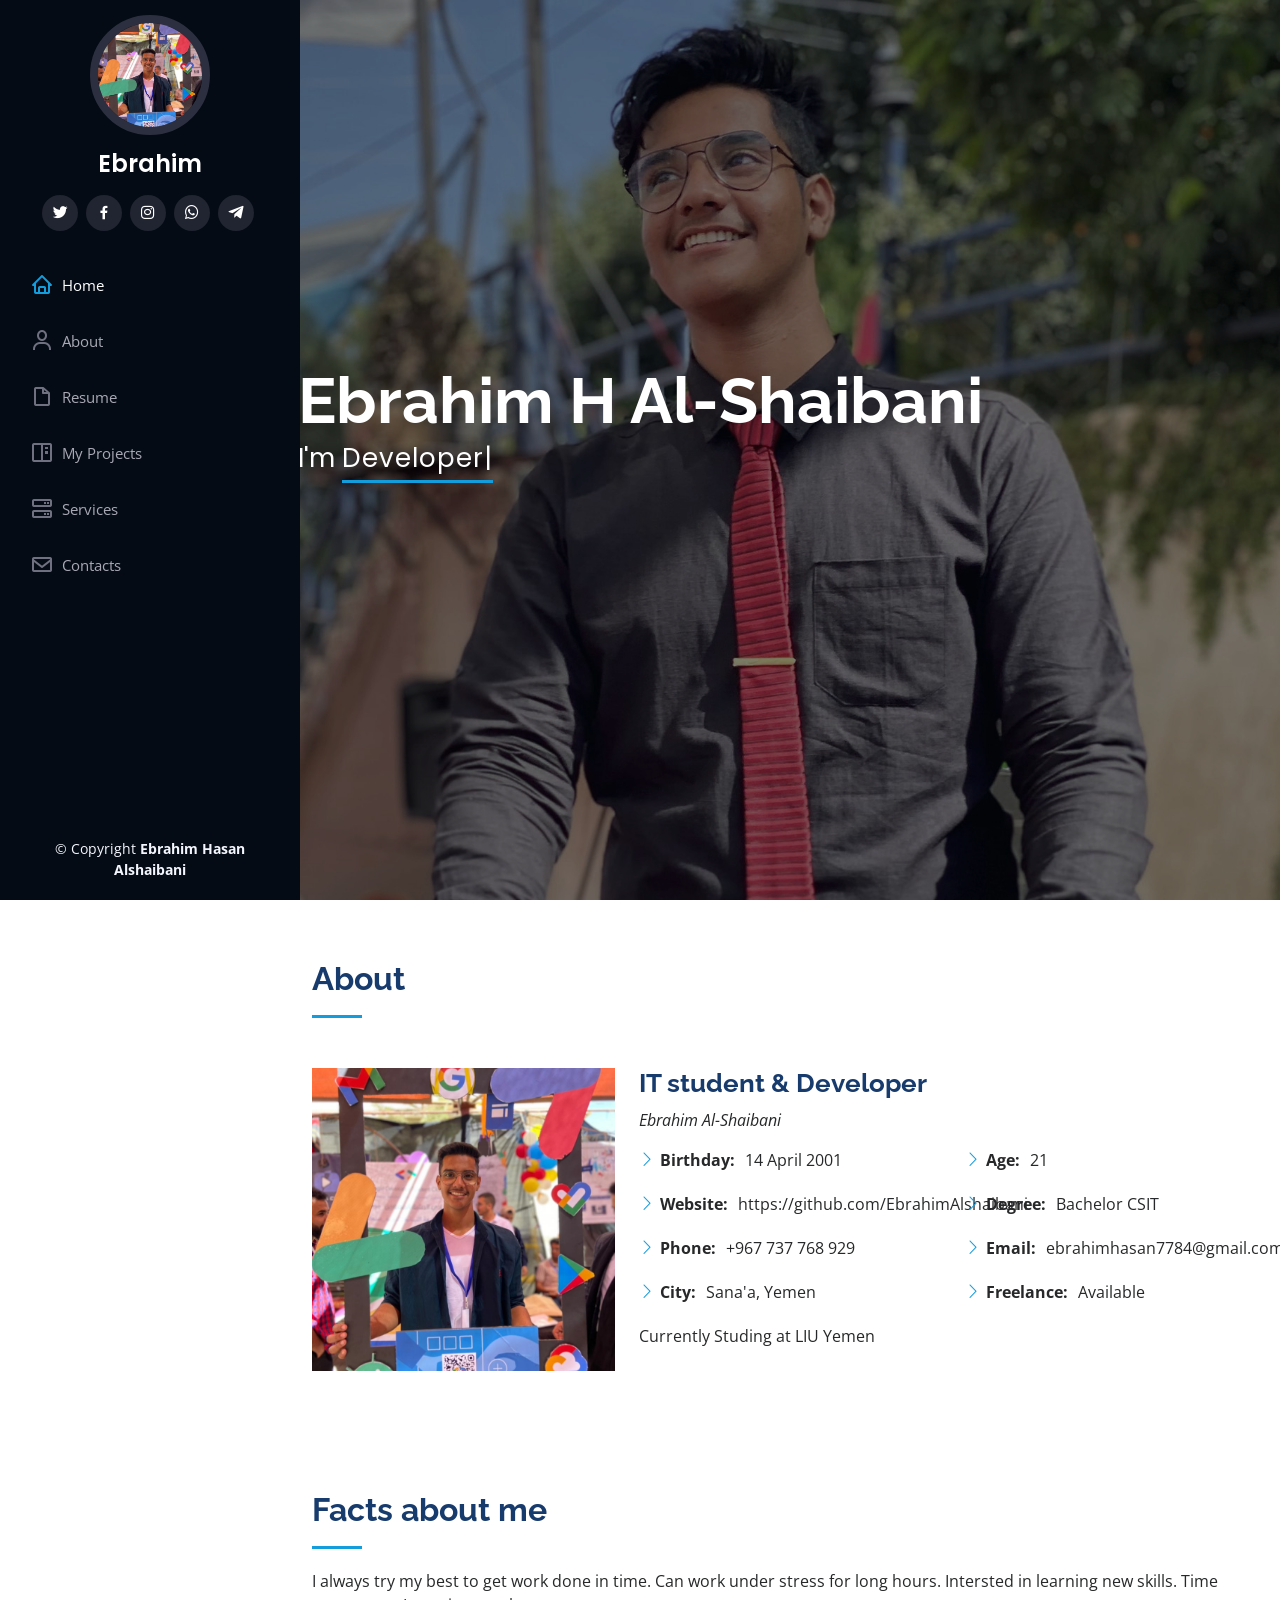
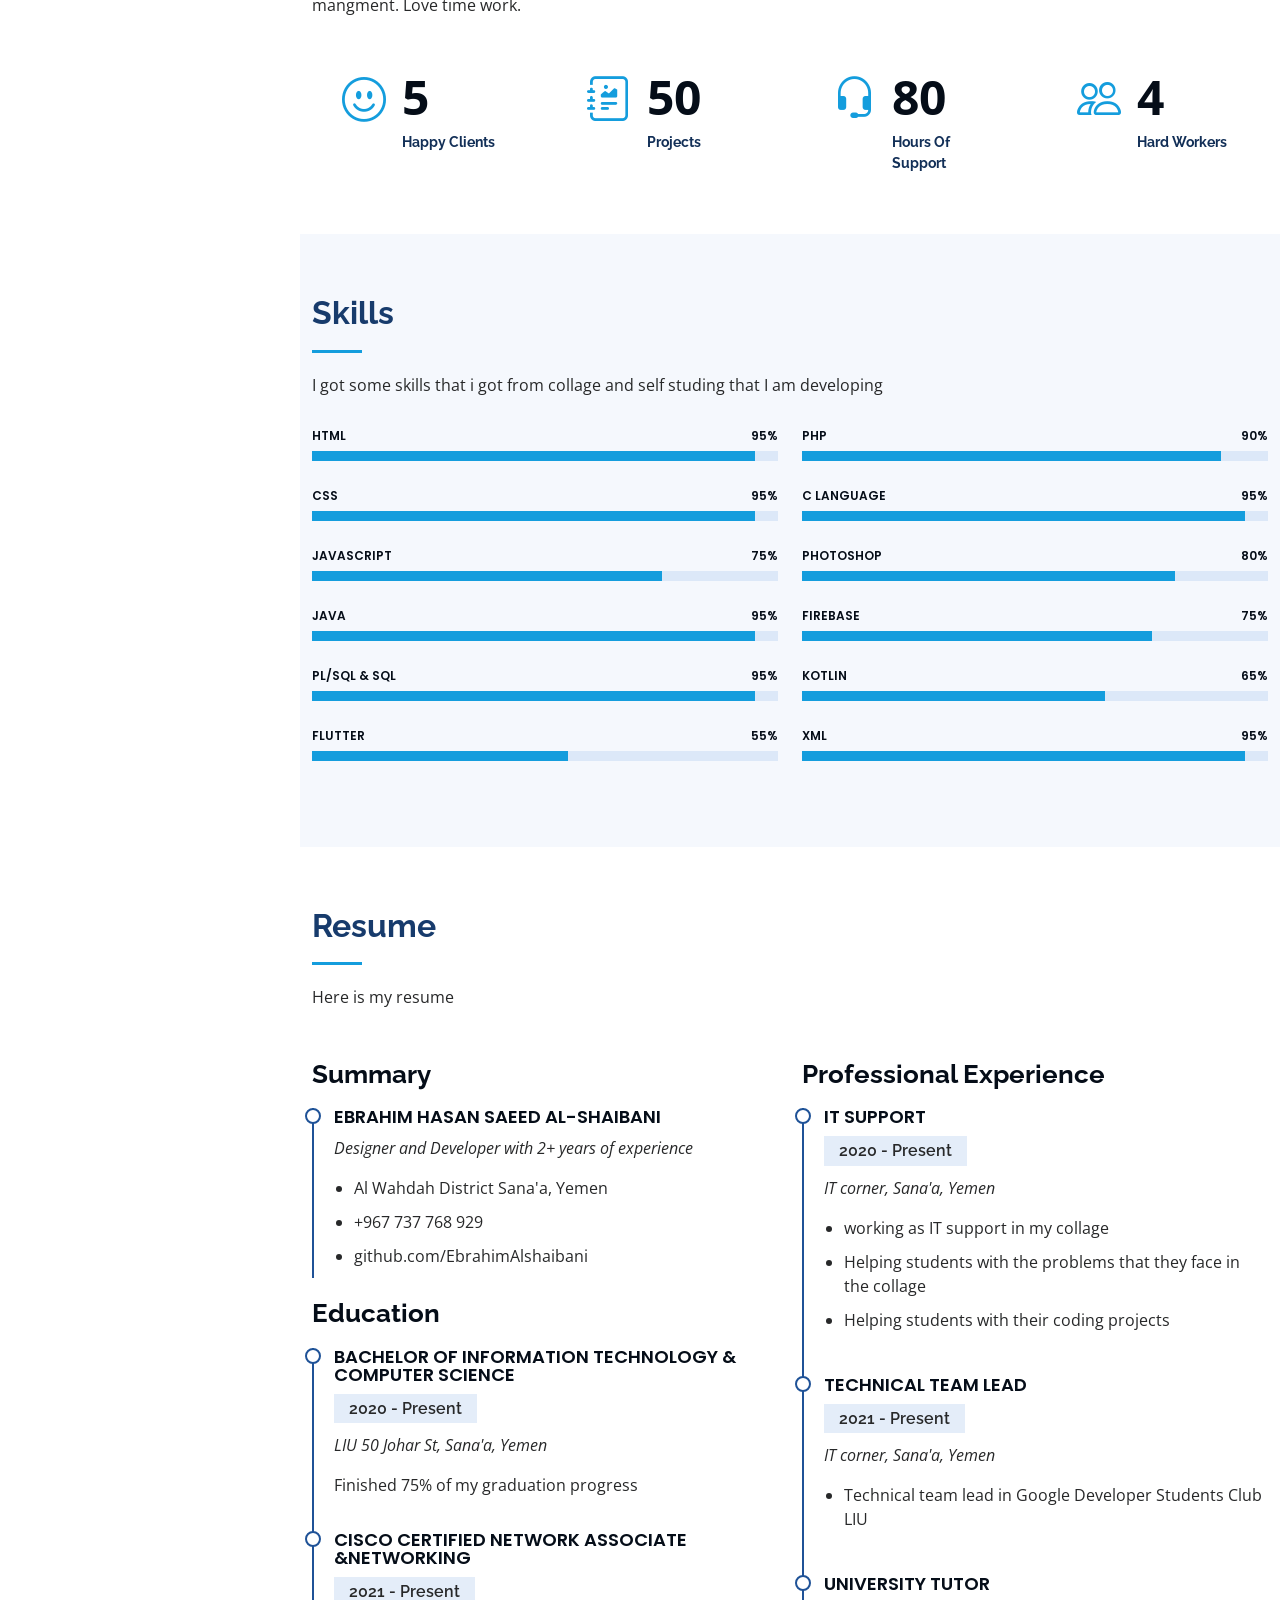
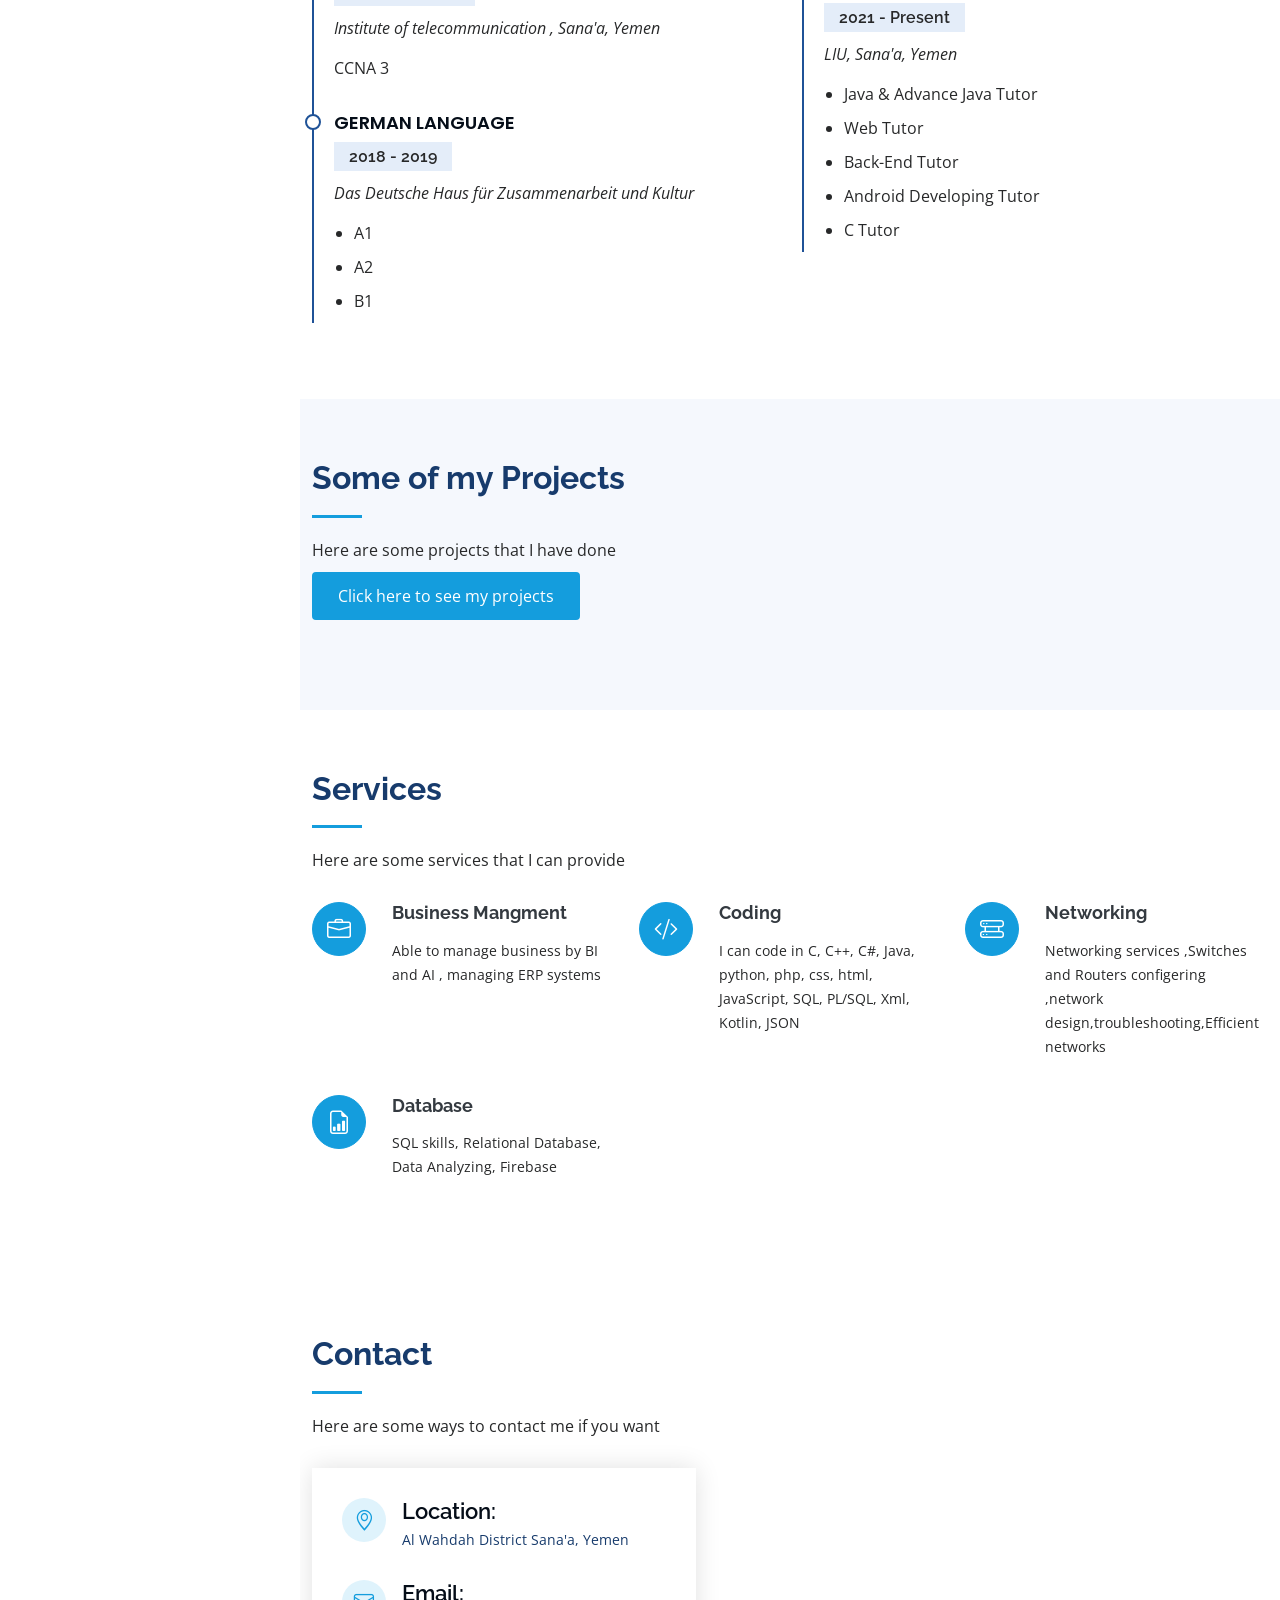
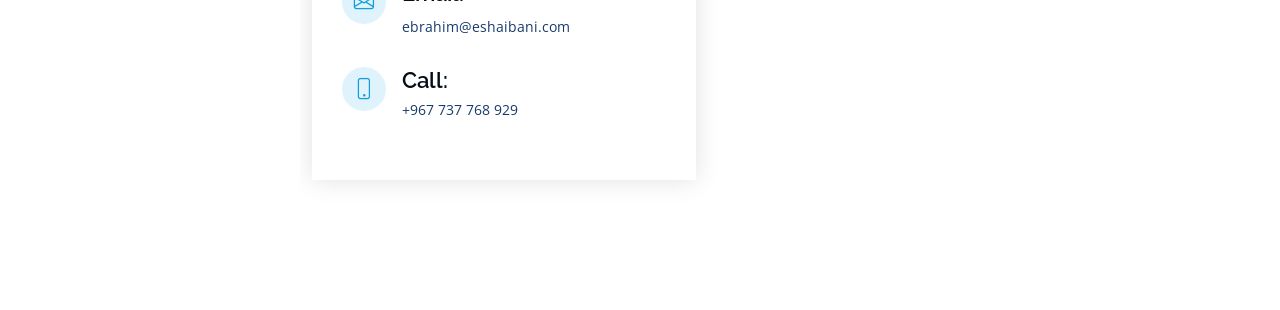
==== index.html @ 98dcdcdb "comm" ====
<!DOCTYPE html>
<html lang="en">
<head>
  <meta charset="utf-8">
  <meta content="width=device-width, initial-scale=1.0" name="viewport">
  <meta name="keywords" content="Ebrahim, Ebrahim Hasan, Ebrahim Hasan Al-shaibani, Ebrahim AlShaibani, Ebrahim Al Shaibani, Ebrahim Hasan Saeed, Ebrahim ,Ebrahim Hasan"/>
  <title>Ebrahim Hasan Al_Shaibani</title>
  <meta content="Ebrahim Hasan Saeed AlShaibani" name="Developer">
  <link href="assets/img/ebrahimlogo.png" rel="icon">
  <link href="assets/img/ebrahimlogo.png" rel="apple-touch-icon">
  <link href="https://fonts.googleapis.com/css?family=Open+Sans:300,300i,400,400i,600,600i,700,700i|Raleway:300,300i,400,400i,500,500i,600,600i,700,700i|Poppins:300,300i,400,400i,500,500i,600,600i,700,700i" rel="stylesheet">
  <link href="assets/vendor/aos/aos.css" rel="stylesheet">
  <link href="assets/vendor/bootstrap/css/bootstrap.min.css" rel="stylesheet">
  <link href="assets/vendor/bootstrap-icons/bootstrap-icons.css" rel="stylesheet">
  <link href="assets/vendor/boxicons/css/boxicons.min.css" rel="stylesheet">
  <link href="assets/vendor/glightbox/css/glightbox.min.css" rel="stylesheet">
  <link href="assets/vendor/swiper/swiper-bundle.min.css" rel="stylesheet">
  <link href="assets/css/style.css" rel="stylesheet">
</head>
<body>
  <i class="bi bi-list mobile-nav-toggle d-xl-none"></i>
  <header id="header">
    <div class="d-flex flex-column">
      <div class="profile">
        <img src="assets/img/IMG-20220310-WA0066.jpg" alt="" class="img-fluid rounded-circle">
        <h1 class="text-light"><a href="index.html">Ebrahim</a></h1>
        <div class="social-links mt-3 text-center">
          <a href="https://twitter.com/E_h_shaibani" class="twitter"><i class="bx bxl-twitter"></i></a>
          <a href="https://www.facebook.com/profile.php?id=100004767856084" class="facebook"><i class="bx bxl-facebook"></i></a>
          <a href="https://www.instagram.com/e.shaibani/?hl=en" class="instagram"><i class="bx bxl-instagram"></i></a>
          <a href="https://api.whatsapp.com/send?phone=967738797919&text=Hello Ebrahim" class="google-plus"><i class="bx bxl-whatsapp"></i></a>
          <a href="https://t.me/e_h_shaibani" class="linkedin"><i class="bx bxl-telegram"></i></a>
        </div>
      </div>
      <nav id="navbar" class="nav-menu navbar">
        <ul>
          <li><a href="#hero" class="nav-link scrollto active"><i class="bx bx-home"></i> <span>Home</span></a></li>
          <li><a href="#about" class="nav-link scrollto"><i class="bx bx-user"></i> <span>About</span></a></li>
          <li><a href="#resume" class="nav-link scrollto"><i class="bx bx-file-blank"></i> <span>Resume</span></a></li>
          <li><a href="#portfolio" class="nav-link scrollto"><i class="bx bx-book-content"></i> <span>My Projects</span></a></li>
          <li><a href="#services" class="nav-link scrollto"><i class="bx bx-server"></i> <span>Services</span></a></li>
          <li><a href="#contact" class="nav-link scrollto"><i class="bx bx-envelope"></i> <span>Contacts</span></a></li>
        </ul>
      </nav>
    </div>
  </header>
  <section id="hero" class="d-flex flex-column justify-content-center align-items-center">
    <div class="hero-container" data-aos="fade-in">
      <h1>Ebrahim H Al-Shaibani</h1>
      <p>I'm <span class="typed" data-typed-items="Developer, UI/UX Designer,  IT support, Freelancer"></span></p>
    </div>
  </section>
  <main id="main">
    <section id="about" class="about">
      <div class="container">

        <div class="section-title">
          <h2>About</h2>
          <p></p>
        </div>
        <div class="row">
          <div class="col-lg-4" data-aos="fade-right">
            <img src="assets/img/IMG-20220310-WA0066.jpg" class="img-fluid" alt="">
          </div>
          <div class="col-lg-8 pt-4 pt-lg-0 content" data-aos="fade-left">
            <h3>IT student  &amp; Developer </h3>
            <p class="fst-italic">
            Ebrahim Al-Shaibani
            </p>
            <div class="row">
              <div class="col-lg-6">
                <ul>
                  <li><i class="bi bi-chevron-right"></i> <strong>Birthday:</strong> <span>14 April 2001</span></li>
                  <li><i class="bi bi-chevron-right"></i> <strong>Website:</strong> <span>https://github.com/EbrahimAlshaibani</span></li>
                  <li><i class="bi bi-chevron-right"></i> <strong>Phone:</strong> <span>+967 737 768 929</span></li>
                  <li><i class="bi bi-chevron-right"></i> <strong>City:</strong> <span>Sana'a, Yemen</span></li>
                </ul>
              </div>
              <div class="col-lg-6">
                <ul>
                  <li><i class="bi bi-chevron-right"></i> <strong>Age:</strong> <span>21</span></li>
                  <li><i class="bi bi-chevron-right"></i> <strong>Degree:</strong> <span>Bachelor CSIT</span></li>
                  <li><i class="bi bi-chevron-right"></i> <strong>Email:</strong> <span>ebrahimhasan7784@gmail.com</span></li>
                  <li><i class="bi bi-chevron-right"></i> <strong>Freelance:</strong> <span>Available</span></li>
                </ul>
              </div>
            </div>
            <p>
              Currently
Studing at LIU Yemen
            </p>
          </div>
        </div>
      </div>
    </section>
    <section id="facts" class="facts">
      <div class="container">
        <div class="section-title">
          <h2>Facts about me</h2>
          <p>            I always try my best to get work done in time. Can work under stress for long hours. Intersted in learning new skills. Time mangment. Love time work.
          </p>
        </div>
        <div class="row no-gutters">
          <div class="col-lg-3 col-md-6 d-md-flex align-items-md-stretch" data-aos="fade-up">
            <div class="count-box">
              <i class="bi bi-emoji-smile"></i>
              <span data-purecounter-start="0" data-purecounter-end="5" data-purecounter-duration="1" class="purecounter"></span>
              <p><strong>Happy Clients</strong>   </p>
            </div>
          </div>
          <div class="col-lg-3 col-md-6 d-md-flex align-items-md-stretch" data-aos="fade-up" data-aos-delay="100">
            <div class="count-box">
              <i class="bi bi-journal-richtext"></i>
              <span data-purecounter-start="0" data-purecounter-end="50" data-purecounter-duration="1" class="purecounter"></span>
              <p><strong>Projects</strong>    </p>
            </div>
          </div>
          <div class="col-lg-3 col-md-6 d-md-flex align-items-md-stretch" data-aos="fade-up" data-aos-delay="200">
            <div class="count-box">
              <i class="bi bi-headset"></i>
              <span data-purecounter-start="0" data-purecounter-end="80" data-purecounter-duration="1" class="purecounter"></span>
              <p><strong>Hours Of Support</strong>     </p>
            </div>
          </div>
          <div class="col-lg-3 col-md-6 d-md-flex align-items-md-stretch" data-aos="fade-up" data-aos-delay="300">
            <div class="count-box">
              <i class="bi bi-people"></i>
              <span data-purecounter-start="0" data-purecounter-end="4" data-purecounter-duration="1" class="purecounter"></span>
              <p><strong>Hard Workers</strong>     </p>
            </div>
          </div>
        </div>
      </div>
    </section>
    <section id="skills" class="skills section-bg">
      <div class="container">
        <div class="section-title">
          <h2>Skills</h2>
          <p>I got some skills that i got from collage and self studing that I am developing </p>
        </div>
        <div class="row skills-content">
          <div class="col-lg-6" data-aos="fade-up">
            <div class="progress">
              <span class="skill">HTML <i class="val">95%</i></span>
              <div class="progress-bar-wrap">
                <div class="progress-bar" role="progressbar" aria-valuenow="95" aria-valuemin="0" aria-valuemax="100"></div>
              </div>
            </div>
            <div class="progress">
              <span class="skill">CSS <i class="val">95%</i></span>
              <div class="progress-bar-wrap">
                <div class="progress-bar" role="progressbar" aria-valuenow="95" aria-valuemin="0" aria-valuemax="100"></div>
              </div>
            </div>
            <div class="progress">
              <span class="skill">JavaScript <i class="val">75%</i></span>
              <div class="progress-bar-wrap">
                <div class="progress-bar" role="progressbar" aria-valuenow="75" aria-valuemin="0" aria-valuemax="100"></div>
              </div>
            </div>
          </div>
          <div class="col-lg-6" data-aos="fade-up" data-aos-delay="100">
            <div class="progress">
              <span class="skill">PHP <i class="val">90%</i></span>
              <div class="progress-bar-wrap">
                <div class="progress-bar" role="progressbar" aria-valuenow="90" aria-valuemin="0" aria-valuemax="100"></div>
              </div>
            </div>
            <div class="progress">
              <span class="skill">C Language <i class="val">95%</i></span>
              <div class="progress-bar-wrap">
                <div class="progress-bar" role="progressbar" aria-valuenow="95" aria-valuemin="0" aria-valuemax="100"></div>
              </div>
            </div>
            <div class="progress">
              <span class="skill">Photoshop <i class="val">80%</i></span>
              <div class="progress-bar-wrap">
                <div class="progress-bar" role="progressbar" aria-valuenow="80" aria-valuemin="0" aria-valuemax="100"></div>
              </div>
            </div>
          </div>
          <div class="col-lg-6" data-aos="fade-up" data-aos-delay="100">
            <div class="progress">
              <span class="skill">Java <i class="val">95%</i></span>
              <div class="progress-bar-wrap">
                <div class="progress-bar" role="progressbar" aria-valuenow="95" aria-valuemin="0" aria-valuemax="100"></div>
              </div>
            </div>
            <div class="progress">
              <span class="skill">PL/SQL & SQL <i class="val">95%</i></span>
              <div class="progress-bar-wrap">
                <div class="progress-bar" role="progressbar" aria-valuenow="95" aria-valuemin="0" aria-valuemax="100"></div>
              </div>
            </div>
            <div class="progress">
              <span class="skill">Flutter<i class="val">55%</i></span>
              <div class="progress-bar-wrap">
                <div class="progress-bar" role="progressbar" aria-valuenow="55" aria-valuemin="0" aria-valuemax="100"></div>
              </div>
            </div>
          </div>
          <div class="col-lg-6" data-aos="fade-up" data-aos-delay="100">
            <div class="progress">
              <span class="skill">Firebase <i class="val">75%</i></span>
              <div class="progress-bar-wrap">
                <div class="progress-bar" role="progressbar" aria-valuenow="75" aria-valuemin="0" aria-valuemax="100"></div>
              </div>
            </div>
            <div class="progress">
              <span class="skill">Kotlin <i class="val">65%</i></span>
              <div class="progress-bar-wrap">
                <div class="progress-bar" role="progressbar" aria-valuenow="65" aria-valuemin="0" aria-valuemax="100"></div>
              </div>
            </div>
            <div class="progress">
              <span class="skill">xml<i class="val">95%</i></span>
              <div class="progress-bar-wrap">
                <div class="progress-bar" role="progressbar" aria-valuenow="95" aria-valuemin="0" aria-valuemax="100"></div>
              </div>
            </div>
          </div>
        </div>
      </div>
    </section>
    <section id="resume" class="resume">
      <div class="container">

        <div class="section-title">
          <h2>Resume</h2>
          <p>Here is my resume</p>
        </div>
        <div class="row">
          <div class="col-lg-6" data-aos="fade-up">
            <h3 class="resume-title">Summary</h3>
            <div class="resume-item pb-0">
              <h4>Ebrahim Hasan Saeed Al-Shaibani</h4>
              <p><em> Designer and Developer with 2+ years of experience</em></p>
              <ul>
                <li>Al Wahdah District Sana'a, Yemen</li>
                <li>+967 737 768 929</li>
                <li>github.com/EbrahimAlshaibani</li>
              </ul>
            </div>
            <h3 class="resume-title">Education</h3>
            <div class="resume-item">
              <h4>Bachelor  of information Technology &amp; Computer Science</h4>
              <h5>2020 - Present</h5>
              <p><em>LIU 50 Johar St, Sana'a, Yemen </em></p>
              <p>Finished 75% of my graduation progress</p>
            </div>
            <div class="resume-item">
              <h4>Cisco Certified Network Associate &amp;Networking</h4>
              <h5>2021 - Present</h5>
              <p><em>Institute of telecommunication , Sana'a, Yemen</em></p>
              <p>CCNA 3</p>
            </div>
            <div class="resume-item">
            <h4>German Language</h4>
            <h5>2018 - 2019</h5>
            <p><em>Das Deutsche Haus für Zusammenarbeit und Kultur
            </em></p>
            <ul>
              <li>A1</li>
              <li>A2</li>
              <li>B1</li>
            </ul>
          </div>
          </div>
          <div class="col-lg-6" data-aos="fade-up" data-aos-delay="100">
            <h3 class="resume-title">Professional Experience</h3>
            <div class="resume-item">
              <h4>It support</h4>
              <h5>2020 - Present</h5>
              <p><em>IT corner, Sana'a, Yemen </em></p>
              <ul>
                <li>working as IT support in my collage</li>
                <li>Helping students with the problems that they face in the collage</li>
                <li>Helping students with their coding projects</li>
              </ul>
            </div>
            <div class="resume-item">
              <h4>Technical team lead</h4>
              <h5>2021 - Present</h5>
              <p><em>IT corner, Sana'a, Yemen </em></p>
              <ul>
                <li>Technical team lead in Google Developer Students Club LIU</li>
              </ul>
            </div>
            <div class="resume-item">
              <h4>University Tutor</h4>
              <h5>2021 - Present</h5>
              <p><em>LIU, Sana'a, Yemen </em></p>
              <ul>
                <li>Java & Advance Java Tutor</li>
                <li>Web Tutor</li>
                <li>Back-End Tutor</li>
                <li>Android Developing Tutor</li>
                <li>C Tutor</li>
              </ul>
            </div>
          </div>
        </div>
      </div>
    </section>
 <section id="portfolio" class="portfolio section-bg">
  <div class="container">

    <div class="section-title">
      <h2>Some of my Projects</h2>
      <p>Here are some projects that I have done </p>
      <a href="projects.html" class="btn">Click here to see my projects</a>
    </div>
    </div>
    </section>
    <section id="services" class="services">
      <div class="container">

        <div class="section-title">
          <h2>Services</h2>
          <p>Here are some services that I can provide</p>
        </div>
        <div class="row">
          <div class="col-lg-4 col-md-6 icon-box" data-aos="fade-up">
            <div class="icon"><i class="bi bi-briefcase"></i></div>
            <h4 class="title"><a href="">Business Mangment</a></h4>
            <p class="description">Able to manage business by BI and AI
              , managing ERP systems
            </p>
          </div>
          <div class="col-lg-4 col-md-6 icon-box" data-aos="fade-up" data-aos-delay="100">
            <div class="icon"><i class="bi bi-code-slash"></i></div>
            <h4 class="title"><a href="">Coding</a></h4>
            <p class="description">I can code in C, C++, C#, Java, python, php, css, html, JavaScript, SQL, PL/SQL, Xml, Kotlin, JSON</p>
          </div>
          <div class="col-lg-4 col-md-6 icon-box" data-aos="fade-up" data-aos-delay="200">
            <div class="icon"><i class="bi bi-hdd-rack"></i></div>
            <h4 class="title"><a href="">Networking</a></h4>
            <p class="description">Networking services ,Switches and Routers configering ,network design,troubleshooting,Efficient  networks </p>
          </div>
          <div class="col-lg-4 col-md-6 icon-box" data-aos="fade-up" data-aos-delay="300">
            <div class="icon"><i class="bi bi-file-earmark-bar-graph"></i></div>
            <h4 class="title"><a href="">Database</a></h4>
            <p class="description">SQL skills, Relational Database, Data Analyzing, Firebase </p>
          </div>
        </div>
      </div>
    </section>
          </div>
          <div class="swiper-pagination"></div>
        </div>
      </div>
    </section>
    <section id="contact" class="contact">
      <div class="container">
        <div class="section-title">
          <h2>Contact</h2>
          <p>Here are some ways to contact me if you want</p>
        </div>
        <div class="row" data-aos="fade-in">
          <div class="col-lg-5 d-flex align-items-stretch">
            <div class="info">
              <div class="address">
                <i class="bi bi-geo-alt"></i>
                <h4>Location:</h4>
                <p>Al Wahdah District Sana'a, Yemen</p>
              </div>
              <div class="email">
                <i class="bi bi-envelope"></i>
                <h4>Email:</h4>
                <p>ebrahim@eshaibani.com</p>
              </div>
              <div class="phone">
                <i class="bi bi-phone"></i>
                <h4>Call:</h4>
                <p>+967 737 768 929</p>
              </div>
    </section>
  </main>
  <footer id="footer">
    <div class="container">
      <div class="copyright">
        &copy; Copyright <strong><span>Ebrahim Hasan Alshaibani</span></strong>
      </div>
      <div class="credits">
    </div>
  </footer>
  <a href="#" class="back-to-top d-flex align-items-center justify-content-center"><i class="bi bi-arrow-up-short"></i></a>
  <script src="assets/vendor/aos/aos.js"></script>
  <script src="assets/vendor/bootstrap/js/bootstrap.bundle.min.js"></script>
  <script src="assets/vendor/glightbox/js/glightbox.min.js"></script>
  <script src="assets/vendor/isotope-layout/isotope.pkgd.min.js"></script>
  <script src="assets/vendor/php-email-form/validate.js"></script>
  <script src="assets/vendor/purecounter/purecounter.js"></script>
  <script src="assets/vendor/swiper/swiper-bundle.min.js"></script>
  <script src="assets/vendor/typed.js/typed.min.js"></script>
  <script src="assets/vendor/waypoints/noframework.waypoints.js"></script>
  <script src="assets/js/main.js"></script>
  <script src="assets/js/jQuary.js"></script>
</body>

</html>
---- assets/css/style.css ----
/**
* Template Name: iPortfolio - v3.3.0
* Template URL: https://bootstrapmade.com/iportfolio-bootstrap-portfolio-websites-template/
* Author: BootstrapMade.com
* License: https://bootstrapmade.com/license/
*/

/*--------------------------------------------------------------
# General
--------------------------------------------------------------*/
body {
  font-family: "Open Sans", sans-serif;
  color: #272829;
}

a {
  color: #149ddd;
  text-decoration: none;
}

a:hover {
  color: #37b3ed;
  text-decoration: none;
}

h1, h2, h3, h4, h5, h6 {
  font-family: "Raleway", sans-serif;
}

/*--------------------------------------------------------------
# Back to top button
--------------------------------------------------------------*/
.back-to-top {
  position: fixed;
  visibility: hidden;
  opacity: 0;
  right: 15px;
  bottom: 15px;
  z-index: 996;
  background: #149ddd;
  width: 40px;
  height: 40px;
  border-radius: 50px;
  transition: all 0.4s;
}
.btn{
  background: #149ddd;
  border: 0;
  padding: 10px 24px;
  color: #fff;
  transition: 0.4s;
  border-radius: 4px;
  border: #149ddd 2px solid;
  margin-top: 10px;
}
.btn:hover{
  background: #ffffff;
  color: #149ddd;
  text-decoration: none;
}

.back-to-top i {
  font-size: 28px;
  color: #fff;
  line-height: 0;
  
}

.back-to-top:hover {
  background: #2eafec;
  color: #fff;
}

.back-to-top.active {
  visibility: visible;
  opacity: 1;
}

/*--------------------------------------------------------------
# Header
--------------------------------------------------------------*/
#header {
  position: fixed;
  top: 0;
  left: 0;
  bottom: 0;
  width: 300px;
  transition: all ease-in-out 0.5s;
  z-index: 9997;
  transition: all 0.5s;
  padding: 0 15px;
  background: #040b14;
  overflow-y: auto;
}

#header .profile img {
  margin: 15px auto;
  display: block;
  width: 120px;
  border: 8px solid #2c2f3f;
}

#header .profile h1 {
  font-size: 24px;
  margin: 0;
  padding: 0;
  font-weight: 600;
  -moz-text-align-last: center;
  text-align-last: center;
  font-family: "Poppins", sans-serif;
}

#header .profile h1 a, #header .profile h1 a:hover {
  color: #fff;
  text-decoration: none;
}

#header .profile .social-links a {
  font-size: 18px;
  display: inline-block;
  background: #212431;
  color: #fff;
  line-height: 1;
  padding: 8px 0;
  margin-right: 4px;
  border-radius: 50%;
  text-align: center;
  width: 36px;
  height: 36px;
  transition: 0.3s;
}

#header .profile .social-links a:hover {
  background: #149ddd;
  color: #fff;
  text-decoration: none;
}

#main {
  margin-left: 300px;
}

@media (max-width: 1199px) {
  #header {
    left: -300px;
  }
  #main {
    margin-left: 0;
  }
}

/*--------------------------------------------------------------
# Navigation Menu
--------------------------------------------------------------*/
/* Desktop Navigation */
.nav-menu {
  padding: 30px 0 0 0;
}

.nav-menu * {
  margin: 0;
  padding: 0;
  list-style: none;
}

.nav-menu > ul > li {
  position: relative;
  white-space: nowrap;
}

.nav-menu a, .nav-menu a:focus {
  display: flex;
  align-items: center;
  color: #a8a9b4;
  padding: 12px 15px;
  margin-bottom: 8px;
  transition: 0.3s;
  font-size: 15px;
}

.nav-menu a i, .nav-menu a:focus i {
  font-size: 24px;
  padding-right: 8px;
  color: #6f7180;
}

.nav-menu a:hover, .nav-menu .active, .nav-menu .active:focus, .nav-menu li:hover > a {
  text-decoration: none;
  color: #fff;
}

.nav-menu a:hover i, .nav-menu .active i, .nav-menu .active:focus i, .nav-menu li:hover > a i {
  color: #149ddd;
}

/* Mobile Navigation */
.mobile-nav-toggle {
  position: fixed;
  right: 15px;
  top: 15px;
  z-index: 9998;
  border: 0;
  font-size: 24px;
  transition: all 0.4s;
  outline: none !important;
  background-color: #149ddd;
  color: #fff;
  width: 40px;
  height: 40px;
  display: inline-flex;
  align-items: center;
  justify-content: center;
  line-height: 0;
  border-radius: 50px;
  cursor: pointer;
}

.mobile-nav-active {
  overflow: hidden;
}

.mobile-nav-active #header {
  left: 0;
}

/*--------------------------------------------------------------
# Hero Section
--------------------------------------------------------------*/
#hero {
  width: 100%;
  height: 100vh;
  background: url("../img/me02.jpg") top center;
  background-size: cover;
}

#hero:before {
  content: "";
  background: rgba(5, 13, 24, 0.3);
  position: absolute;
  bottom: 0;
  top: 0;
  left: 0;
  right: 0;
  z-index: 1;
}

#hero .hero-container {
  position: relative;
  z-index: 2;
  min-width: 300px;
}

#hero h1 {
  margin: 0 0 10px 0;
  font-size: 64px;
  font-weight: 700;
  line-height: 56px;
  color: #fff;
}

#hero p {
  color: #fff;
  margin-bottom: 50px;
  font-size: 26px;
  font-family: "Poppins", sans-serif;
}

#hero p span {
  color: #fff;
  padding-bottom: 4px;
  letter-spacing: 1px;
  border-bottom: 3px solid #149ddd;
}

@media (min-width: 1024px) {
  #hero {
    background-attachment: fixed;
  }
}

@media (max-width: 768px) {
  #hero h1 {
    font-size: 28px;
    line-height: 36px;
  }
  #hero h2 {
    font-size: 18px;
    line-height: 24px;
    margin-bottom: 30px;
  }
}

/*--------------------------------------------------------------
# Sections General
--------------------------------------------------------------*/
section {
  padding: 60px 0;
  overflow: hidden;
}

.section-bg {
  background: #f5f8fd;
}

.section-title {
  padding-bottom: 30px;
}

.section-title h2 {
  font-size: 32px;
  font-weight: bold;
  margin-bottom: 20px;
  padding-bottom: 20px;
  position: relative;
  color: #173b6c;
}

.section-title h2::after {
  content: '';
  position: absolute;
  display: block;
  width: 50px;
  height: 3px;
  background: #149ddd;
  bottom: 0;
  left: 0;
}

.section-title p {
  margin-bottom: 0;
}

/*--------------------------------------------------------------
# About
--------------------------------------------------------------*/
.about .content h3 {
  font-weight: 700;
  font-size: 26px;
  color: #173b6c;
}

.about .content ul {
  list-style: none;
  padding: 0;
}

.about .content ul li {
  margin-bottom: 20px;
  display: flex;
  align-items: center;
}

.about .content ul strong {
  margin-right: 10px;
}

.about .content ul i {
  font-size: 16px;
  margin-right: 5px;
  color: #149ddd;
  line-height: 0;
}

.about .content p:last-child {
  margin-bottom: 0;
}

/*--------------------------------------------------------------
# Facts
--------------------------------------------------------------*/
.facts {
  padding-bottom: 30px;
}

.facts .count-box {
  padding: 30px;
  width: 100%;
}

.facts .count-box i {
  display: block;
  font-size: 44px;
  color: #149ddd;
  float: left;
  line-height: 0;
}

.facts .count-box span {
  font-size: 48px;
  line-height: 40px;
  display: block;
  font-weight: 700;
  color: #050d18;
  margin-left: 60px;
}

.facts .count-box p {
  padding: 15px 0 0 0;
  margin: 0 0 0 60px;
  font-family: "Raleway", sans-serif;
  font-size: 14px;
  color: #122f57;
}

.facts .count-box a {
  font-weight: 600;
  display: block;
  margin-top: 20px;
  color: #122f57;
  font-size: 15px;
  font-family: "Poppins", sans-serif;
  transition: ease-in-out 0.3s;
}

.facts .count-box a:hover {
  color: #1f5297;
}

/*--------------------------------------------------------------
# Akills
--------------------------------------------------------------*/
.skills .progress {
  height: 60px;
  display: block;
  background: none;
  border-radius: 0;
}

.skills .progress .skill {
  padding: 0;
  margin: 0 0 6px 0;
  text-transform: uppercase;
  display: block;
  font-weight: 600;
  font-family: "Poppins", sans-serif;
  color: #050d18;
}

.skills .progress .skill .val {
  float: right;
  font-style: normal;
}

.skills .progress-bar-wrap {
  background: #dce8f8;
  height: 10px;
}

.skills .progress-bar {
  width: 1px;
  height: 10px;
  transition: .9s;
  background-color: #149ddd;
}

/*--------------------------------------------------------------
# Resume
--------------------------------------------------------------*/
.resume .resume-title {
  font-size: 26px;
  font-weight: 700;
  margin-top: 20px;
  margin-bottom: 20px;
  color: #050d18;
}

.resume .resume-item {
  padding: 0 0 20px 20px;
  margin-top: -2px;
  border-left: 2px solid #1f5297;
  position: relative;
}

.resume .resume-item h4 {
  line-height: 18px;
  font-size: 18px;
  font-weight: 600;
  text-transform: uppercase;
  font-family: "Poppins", sans-serif;
  color: #050d18;
  margin-bottom: 10px;
}

.resume .resume-item h5 {
  font-size: 16px;
  background: #e4edf9;
  padding: 5px 15px;
  display: inline-block;
  font-weight: 600;
  margin-bottom: 10px;
}

.resume .resume-item ul {
  padding-left: 20px;
}

.resume .resume-item ul li {
  padding-bottom: 10px;
}

.resume .resume-item:last-child {
  padding-bottom: 0;
}

.resume .resume-item::before {
  content: "";
  position: absolute;
  width: 16px;
  height: 16px;
  border-radius: 50px;
  left: -9px;
  top: 0;
  background: #fff;
  border: 2px solid #1f5297;
}

/*--------------------------------------------------------------
# Portfolio
--------------------------------------------------------------*/
.portfolio .portfolio-item {
  margin-bottom: 30px;
}

.portfolio #portfolio-flters {
  padding: 0;
  margin: 0 auto 35px auto;
  list-style: none;
  text-align: center;
  background: #fff;
  border-radius: 50px;
  padding: 2px 15px;
}

.portfolio #portfolio-flters li {
  cursor: pointer;
  display: inline-block;
  padding: 10px 15px 8px 15px;
  font-size: 14px;
  font-weight: 600;
  line-height: 1;
  text-transform: uppercase;
  color: #272829;
  margin-bottom: 5px;
  transition: all 0.3s ease-in-out;
}

.portfolio #portfolio-flters li:hover, .portfolio #portfolio-flters li.filter-active {
  color: #149ddd;
}

.portfolio #portfolio-flters li:last-child {
  margin-right: 0;
}

.portfolio .portfolio-wrap {
  transition: 0.3s;
  position: relative;
  overflow: hidden;
  z-index: 1;
}

.portfolio .portfolio-wrap::before {
  content: "";
  background: rgba(255, 255, 255, 0.5);
  position: absolute;
  left: 0;
  right: 0;
  top: 0;
  bottom: 0;
  transition: all ease-in-out 0.3s;
  z-index: 2;
  opacity: 0;
}

.portfolio .portfolio-wrap .portfolio-links {
  opacity: 1;
  left: 0;
  right: 0;
  bottom: -60px;
  z-index: 3;
  position: absolute;
  transition: all ease-in-out 0.3s;
  display: flex;
  justify-content: center;
}

.portfolio .portfolio-wrap .portfolio-links a {
  color: #fff;
  font-size: 28px;
  text-align: center;
  background: rgba(20, 157, 221, 0.75);
  transition: 0.3s;
  width: 50%;
}

.portfolio .portfolio-wrap .portfolio-links a:hover {
  background: rgba(20, 157, 221, 0.95);
}

.portfolio .portfolio-wrap .portfolio-links a + a {
  border-left: 1px solid #37b3ed;
}

.portfolio .portfolio-wrap:hover::before {
  top: 0;
  left: 0;
  right: 0;
  bottom: 0;
  opacity: 1;
}

.portfolio .portfolio-wrap:hover .portfolio-links {
  opacity: 1;
  bottom: 0;
}

/*--------------------------------------------------------------
# Portfolio Details
--------------------------------------------------------------*/
.portfolio-details {
  padding-top: 40px;
}

.portfolio-details .portfolio-details-slider img {
  width: 100%;
}

.portfolio-details .portfolio-details-slider .swiper-pagination {
  margin-top: 20px;
  position: relative;
}

.portfolio-details .portfolio-details-slider .swiper-pagination .swiper-pagination-bullet {
  width: 12px;
  height: 12px;
  background-color: #fff;
  opacity: 1;
  border: 1px solid #149ddd;
}

.portfolio-details .portfolio-details-slider .swiper-pagination .swiper-pagination-bullet-active {
  background-color: #149ddd;
}

.portfolio-details .portfolio-info {
  padding: 30px;
  box-shadow: 0px 0 30px rgba(5, 13, 24, 0.08);
}

.portfolio-details .portfolio-info h3 {
  font-size: 22px;
  font-weight: 700;
  margin-bottom: 20px;
  padding-bottom: 20px;
  border-bottom: 1px solid #eee;
}

.portfolio-details .portfolio-info ul {
  list-style: none;
  padding: 0;
  font-size: 15px;
}

.portfolio-details .portfolio-info ul li + li {
  margin-top: 10px;
}

.portfolio-details .portfolio-description {
  padding-top: 30px;
}

.portfolio-details .portfolio-description h2 {
  font-size: 26px;
  font-weight: 700;
  margin-bottom: 20px;
}

.portfolio-details .portfolio-description p {
  padding: 0;
}

/*--------------------------------------------------------------
# Services
--------------------------------------------------------------*/
.services .icon-box {
  margin-bottom: 20px;
}

.services .icon {
  float: left;
  display: flex;
  align-items: center;
  justify-content: center;
  width: 54px;
  height: 54px;
  background: #149ddd;
  border-radius: 50%;
  transition: 0.5s;
  border: 1px solid #149ddd;
}

.services .icon i {
  color: #fff;
  font-size: 24px;
  line-height: 0;
}

.services .icon-box:hover .icon {
  background: #fff;
}

.services .icon-box:hover .icon i {
  color: #149ddd;
}

.services .title {
  margin-left: 80px;
  font-weight: 700;
  margin-bottom: 15px;
  font-size: 18px;
}

.services .title a {
  color: #343a40;
}

.services .title a:hover {
  color: #149ddd;
}

.services .description {
  margin-left: 80px;
  line-height: 24px;
  font-size: 14px;
}

/*--------------------------------------------------------------
# Testimonials
--------------------------------------------------------------*/
.testimonials .testimonial-item {
  box-sizing: content-box;
  text-align: center;
  min-height: 320px;
}

.testimonials .testimonial-item .testimonial-img {
  width: 90px;
  border-radius: 50%;
  margin: 0 auto;
}

.testimonials .testimonial-item h3 {
  font-size: 18px;
  font-weight: bold;
  margin: 10px 0 5px 0;
  color: #111;
}

.testimonials .testimonial-item h4 {
  font-size: 14px;
  color: #999;
  margin: 0;
}

.testimonials .testimonial-item .quote-icon-left, .testimonials .testimonial-item .quote-icon-right {
  color: #c3e8fa;
  font-size: 26px;
}

.testimonials .testimonial-item .quote-icon-left {
  display: inline-block;
  left: -5px;
  position: relative;
}

.testimonials .testimonial-item .quote-icon-right {
  display: inline-block;
  right: -5px;
  position: relative;
  top: 10px;
}

.testimonials .testimonial-item p {
  font-style: italic;
  margin: 0 15px 15px 15px;
  padding: 20px;
  background: #fff;
  position: relative;
  margin-bottom: 35px;
  border-radius: 6px;
  box-shadow: 0px 2px 15px rgba(0, 0, 0, 0.1);
}

.testimonials .testimonial-item p::after {
  content: "";
  width: 0;
  height: 0;
  border-top: 20px solid #fff;
  border-right: 20px solid transparent;
  border-left: 20px solid transparent;
  position: absolute;
  bottom: -20px;
  left: calc(50% - 20px);
}

.testimonials .swiper-pagination {
  margin-top: 20px;
  position: relative;
}

.testimonials .swiper-pagination .swiper-pagination-bullet {
  width: 12px;
  height: 12px;
  background-color: #fff;
  opacity: 1;
  border: 1px solid #149ddd;
}

.testimonials .swiper-pagination .swiper-pagination-bullet-active {
  background-color: #149ddd;
}

/*--------------------------------------------------------------
# Contact
--------------------------------------------------------------*/
.contact {
  padding-bottom: 130px;
}

.contact .info {
  padding: 30px;
  background: #fff;
  width: 100%;
  box-shadow: 0 0 24px 0 rgba(0, 0, 0, 0.12);
}

.contact .info i {
  font-size: 20px;
  color: #149ddd;
  float: left;
  width: 44px;
  height: 44px;
  background: #dff3fc;
  display: flex;
  justify-content: center;
  align-items: center;
  border-radius: 50px;
  transition: all 0.3s ease-in-out;
}

.contact .info h4 {
  padding: 0 0 0 60px;
  font-size: 22px;
  font-weight: 600;
  margin-bottom: 5px;
  color: #050d18;
}

.contact .info p {
  padding: 0 0 10px 60px;
  margin-bottom: 20px;
  font-size: 14px;
  color: #173b6c;
}

.contact .info .email p {
  padding-top: 5px;
}

.contact .info .social-links {
  padding-left: 60px;
}

.contact .info .social-links a {
  font-size: 18px;
  display: inline-block;
  background: #333;
  color: #fff;
  line-height: 1;
  padding: 8px 0;
  border-radius: 50%;
  text-align: center;
  width: 36px;
  height: 36px;
  transition: 0.3s;
  margin-right: 10px;
}

.contact .info .social-links a:hover {
  background: #149ddd;
  color: #fff;
}

.contact .info .email:hover i, .contact .info .address:hover i, .contact .info .phone:hover i {
  background: #149ddd;
  color: #fff;
}

.contact .php-email-form {
  width: 100%;
  padding: 30px;
  background: #fff;
  box-shadow: 0 0 24px 0 rgba(0, 0, 0, 0.12);
}

.contact .php-email-form .form-group {
  padding-bottom: 8px;
}

.contact .php-email-form .validate {
  display: none;
  color: red;
  margin: 0 0 15px 0;
  font-weight: 400;
  font-size: 13px;
}

.contact .php-email-form .error-message {
  display: none;
  color: #fff;
  background: #ed3c0d;
  text-align: left;
  padding: 15px;
  font-weight: 600;
}

.contact .php-email-form .error-message br + br {
  margin-top: 25px;
}

.contact .php-email-form .sent-message {
  display: none;
  color: #fff;
  background: #18d26e;
  text-align: center;
  padding: 15px;
  font-weight: 600;
}

.contact .php-email-form .loading {
  display: none;
  background: #fff;
  text-align: center;
  padding: 15px;
}

.contact .php-email-form .loading:before {
  content: "";
  display: inline-block;
  border-radius: 50%;
  width: 24px;
  height: 24px;
  margin: 0 10px -6px 0;
  border: 3px solid #18d26e;
  border-top-color: #eee;
  -webkit-animation: animate-loading 1s linear infinite;
  animation: animate-loading 1s linear infinite;
}

.contact .php-email-form .form-group {
  margin-bottom: 15px;
}

.contact .php-email-form label {
  padding-bottom: 8px;
}

.contact .php-email-form input, .contact .php-email-form textarea {
  border-radius: 0;
  box-shadow: none;
  font-size: 14px;
}

.contact .php-email-form input {
  height: 44px;
}

.contact .php-email-form textarea {
  padding: 10px 15px;
}

.contact .php-email-form button[type="submit"] {
  background: #149ddd;
  border: 0;
  padding: 10px 24px;
  color: #fff;
  transition: 0.4s;
  border-radius: 4px;
}

.contact .php-email-form button[type="submit"]:hover {
  background: #37b3ed;
}

@-webkit-keyframes animate-loading {
  0% {
    transform: rotate(0deg);
  }
  100% {
    transform: rotate(360deg);
  }
}

@keyframes animate-loading {
  0% {
    transform: rotate(0deg);
  }
  100% {
    transform: rotate(360deg);
  }
}

/*--------------------------------------------------------------
# Breadcrumbs
--------------------------------------------------------------*/
.breadcrumbs {
  padding: 20px 0;
  background: #f9f9f9;
}

.breadcrumbs h2 {
  font-size: 26px;
  font-weight: 300;
}

.breadcrumbs ol {
  display: flex;
  flex-wrap: wrap;
  list-style: none;
  padding: 0;
  margin: 0;
  font-size: 15px;
}

.breadcrumbs ol li + li {
  padding-left: 10px;
}

.breadcrumbs ol li + li::before {
  display: inline-block;
  padding-right: 10px;
  color: #0e2442;
  content: "/";
}

@media (max-width: 768px) {
  .breadcrumbs .d-flex {
    display: block !important;
  }
  .breadcrumbs ol {
    display: block;
  }
  .breadcrumbs ol li {
    display: inline-block;
  }
}

/*--------------------------------------------------------------
# Footer
--------------------------------------------------------------*/
#footer {
  padding: 15px;
  color: #f4f6fd;
  font-size: 14px;
  position: fixed;
  left: 0;
  bottom: 0;
  width: 300px;
  z-index: 9999;
  background: #040b14;
}

#footer .copyright {
  text-align: center;
}

#footer .credits {
  padding-top: 5px;
  text-align: center;
  font-size: 13px;
  color: #eaebf0;
}

@media (max-width: 1199px) {
  #footer {
    position: static;
    width: auto;
    padding-right: 20px 15px;
  }
}
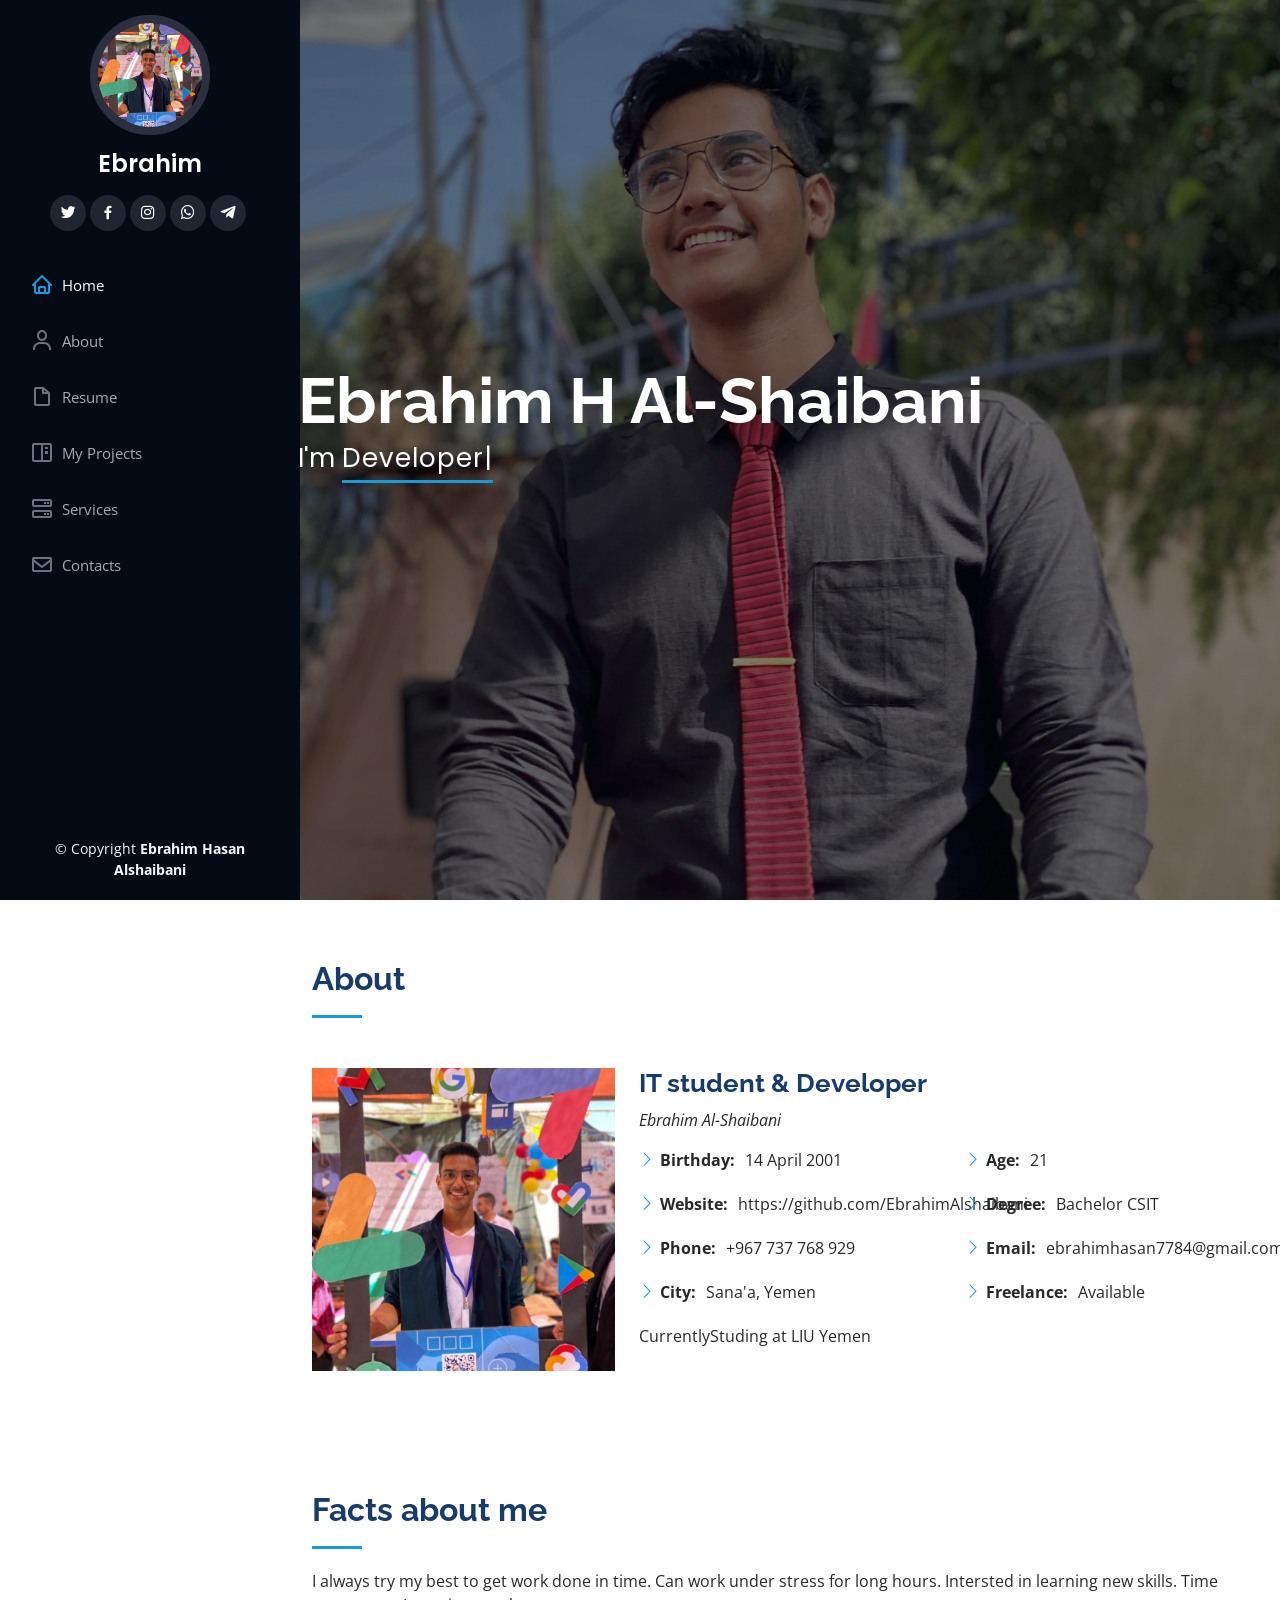
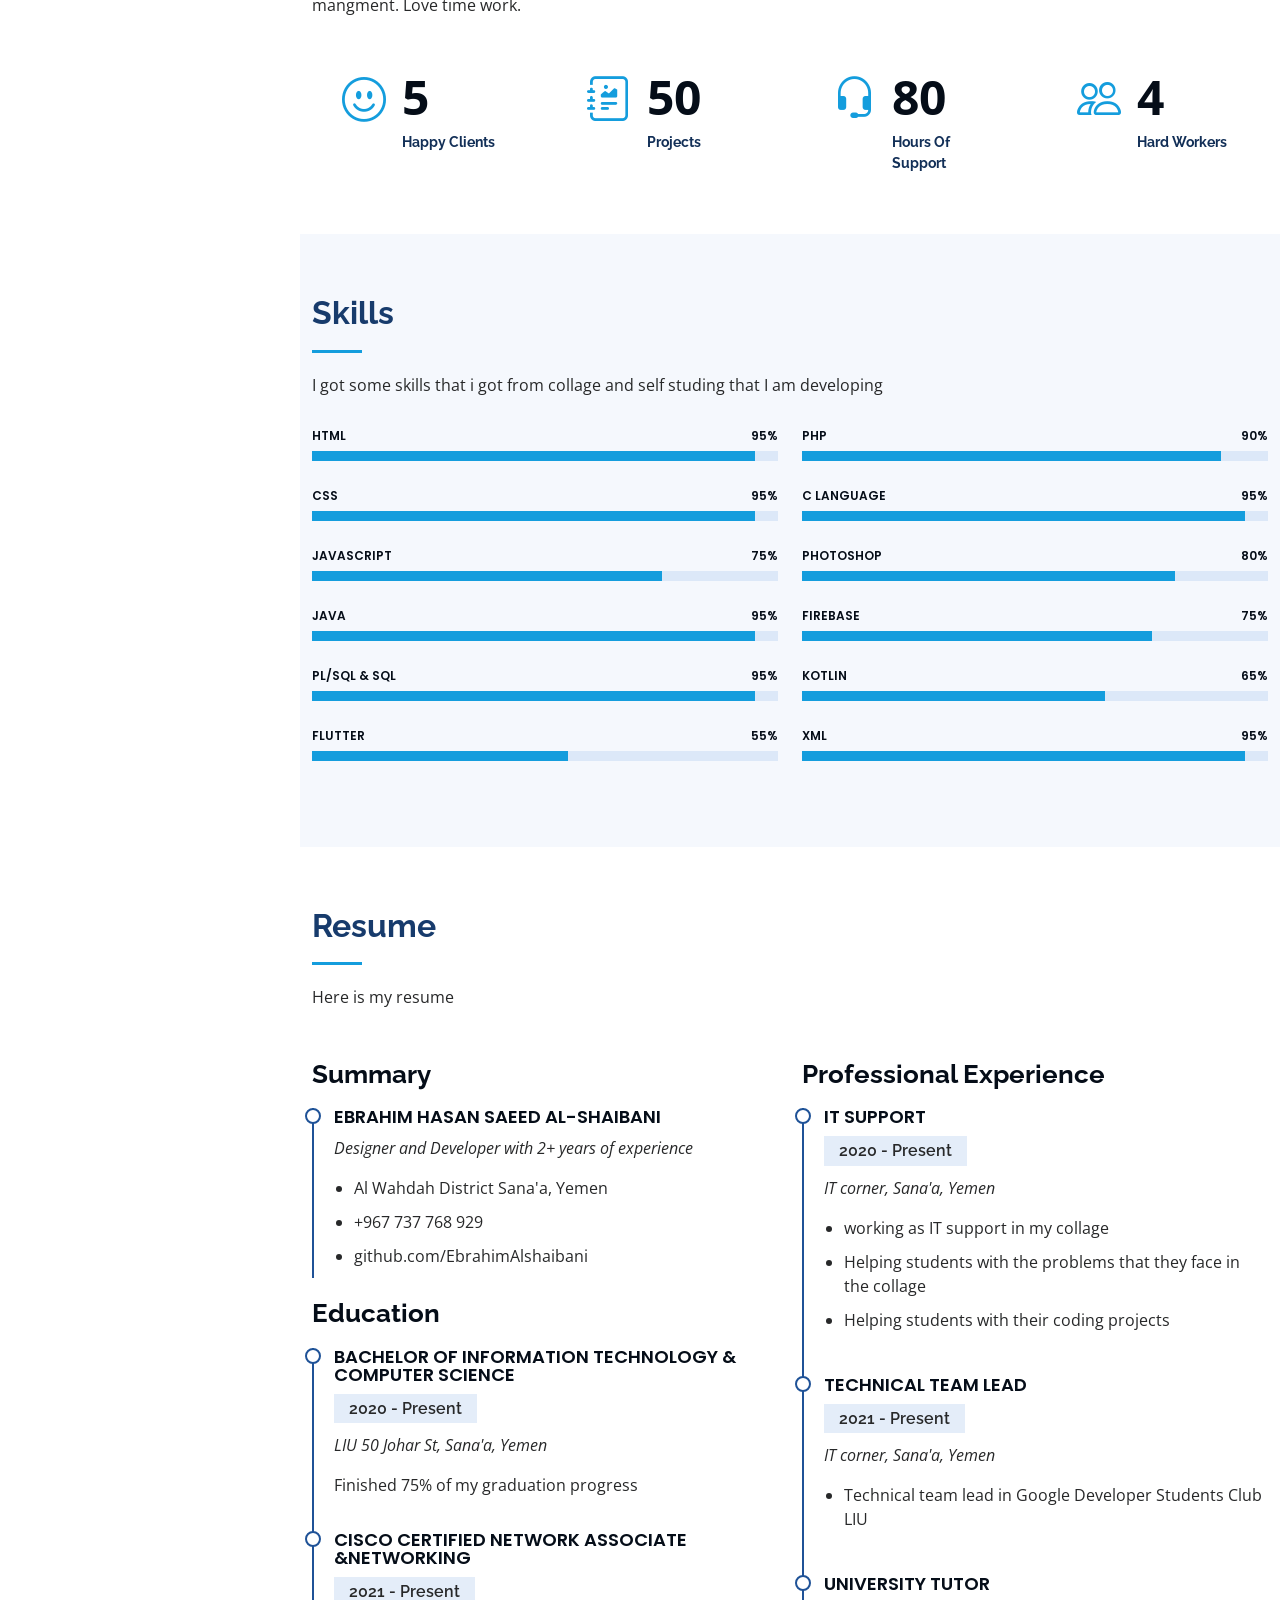
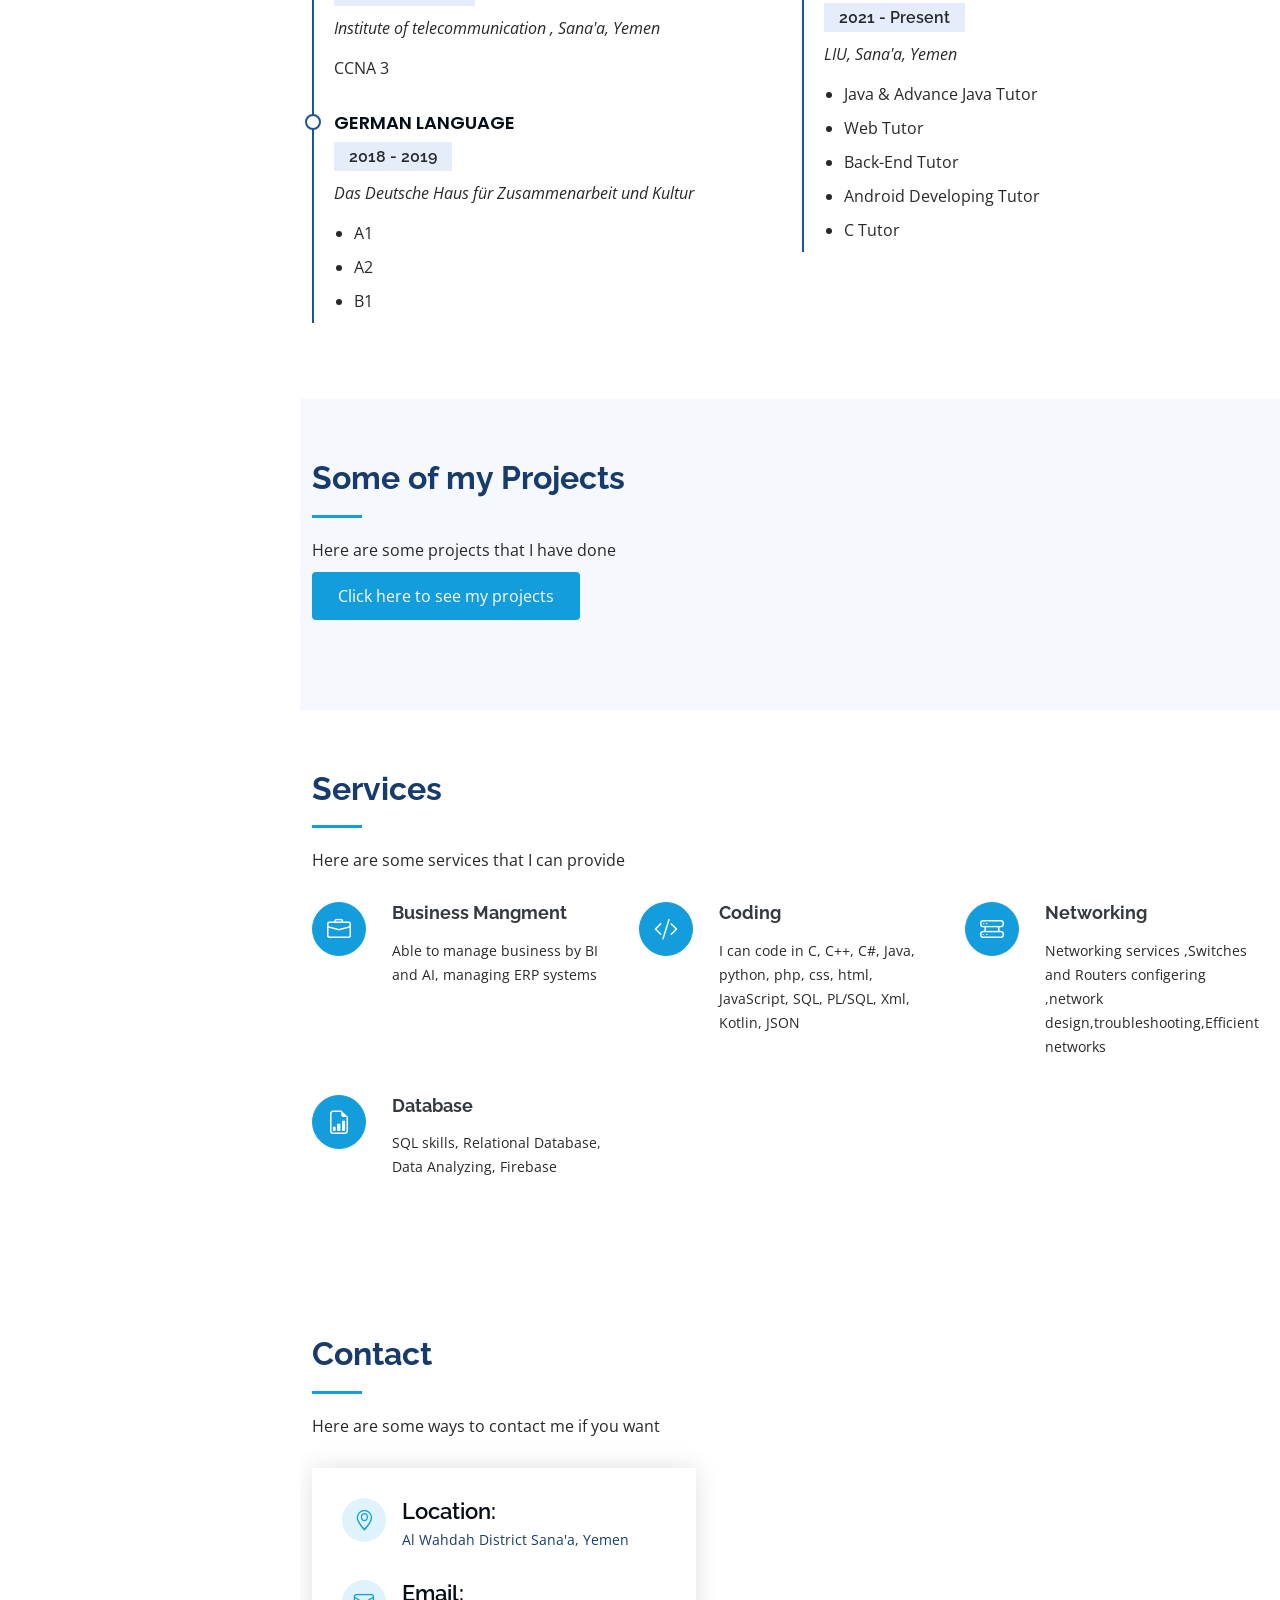
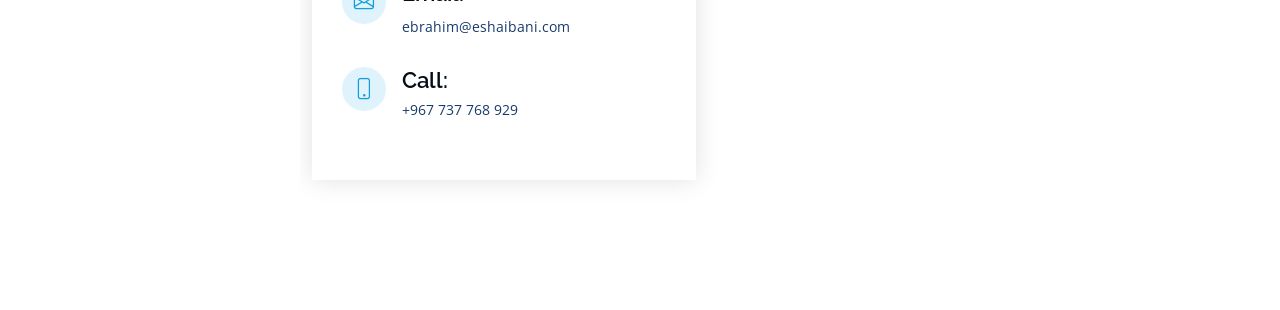
==== commit dc05f384: "c" ====
--- a/index.html
+++ b/index.html
@@ -1,401 +1 @@
-<!DOCTYPE html>
-<html lang="en">
-<head>
-  <meta charset="utf-8">
-  <meta content="width=device-width, initial-scale=1.0" name="viewport">
-  <meta name="keywords" content="Ebrahim, Ebrahim Hasan, Ebrahim Hasan Al-shaibani, Ebrahim AlShaibani, Ebrahim Al Shaibani, Ebrahim Hasan Saeed, Ebrahim ,Ebrahim Hasan"/>
-  <title>Ebrahim Hasan Al_Shaibani</title>
-  <meta content="Ebrahim Hasan Saeed AlShaibani" name="Developer">
-  <link href="assets/img/ebrahimlogo.png" rel="icon">
-  <link href="assets/img/ebrahimlogo.png" rel="apple-touch-icon">
-  <link href="https://fonts.googleapis.com/css?family=Open+Sans:300,300i,400,400i,600,600i,700,700i|Raleway:300,300i,400,400i,500,500i,600,600i,700,700i|Poppins:300,300i,400,400i,500,500i,600,600i,700,700i" rel="stylesheet">
-  <link href="assets/vendor/aos/aos.css" rel="stylesheet">
-  <link href="assets/vendor/bootstrap/css/bootstrap.min.css" rel="stylesheet">
-  <link href="assets/vendor/bootstrap-icons/bootstrap-icons.css" rel="stylesheet">
-  <link href="assets/vendor/boxicons/css/boxicons.min.css" rel="stylesheet">
-  <link href="assets/vendor/glightbox/css/glightbox.min.css" rel="stylesheet">
-  <link href="assets/vendor/swiper/swiper-bundle.min.css" rel="stylesheet">
-  <link href="assets/css/style.css" rel="stylesheet">
-</head>
-<body>
-  <i class="bi bi-list mobile-nav-toggle d-xl-none"></i>
-  <header id="header">
-    <div class="d-flex flex-column">
-      <div class="profile">
-        <img src="assets/img/IMG-20220310-WA0066.jpg" alt="" class="img-fluid rounded-circle">
-        <h1 class="text-light"><a href="index.html">Ebrahim</a></h1>
-        <div class="social-links mt-3 text-center">
-          <a href="https://twitter.com/E_h_shaibani" class="twitter"><i class="bx bxl-twitter"></i></a>
-          <a href="https://www.facebook.com/profile.php?id=100004767856084" class="facebook"><i class="bx bxl-facebook"></i></a>
-          <a href="https://www.instagram.com/e.shaibani/?hl=en" class="instagram"><i class="bx bxl-instagram"></i></a>
-          <a href="https://api.whatsapp.com/send?phone=967738797919&text=Hello Ebrahim" class="google-plus"><i class="bx bxl-whatsapp"></i></a>
-          <a href="https://t.me/e_h_shaibani" class="linkedin"><i class="bx bxl-telegram"></i></a>
-        </div>
-      </div>
-      <nav id="navbar" class="nav-menu navbar">
-        <ul>
-          <li><a href="#hero" class="nav-link scrollto active"><i class="bx bx-home"></i> <span>Home</span></a></li>
-          <li><a href="#about" class="nav-link scrollto"><i class="bx bx-user"></i> <span>About</span></a></li>
-          <li><a href="#resume" class="nav-link scrollto"><i class="bx bx-file-blank"></i> <span>Resume</span></a></li>
-          <li><a href="#portfolio" class="nav-link scrollto"><i class="bx bx-book-content"></i> <span>My Projects</span></a></li>
-          <li><a href="#services" class="nav-link scrollto"><i class="bx bx-server"></i> <span>Services</span></a></li>
-          <li><a href="#contact" class="nav-link scrollto"><i class="bx bx-envelope"></i> <span>Contacts</span></a></li>
-        </ul>
-      </nav>
-    </div>
-  </header>
-  <section id="hero" class="d-flex flex-column justify-content-center align-items-center">
-    <div class="hero-container" data-aos="fade-in">
-      <h1>Ebrahim H Al-Shaibani</h1>
-      <p>I'm <span class="typed" data-typed-items="Developer, UI/UX Designer,  IT support, Freelancer"></span></p>
-    </div>
-  </section>
-  <main id="main">
-    <section id="about" class="about">
-      <div class="container">
-
-        <div class="section-title">
-          <h2>About</h2>
-          <p></p>
-        </div>
-        <div class="row">
-          <div class="col-lg-4" data-aos="fade-right">
-            <img src="assets/img/IMG-20220310-WA0066.jpg" class="img-fluid" alt="">
-          </div>
-          <div class="col-lg-8 pt-4 pt-lg-0 content" data-aos="fade-left">
-            <h3>IT student  &amp; Developer </h3>
-            <p class="fst-italic">
-            Ebrahim Al-Shaibani
-            </p>
-            <div class="row">
-              <div class="col-lg-6">
-                <ul>
-                  <li><i class="bi bi-chevron-right"></i> <strong>Birthday:</strong> <span>14 April 2001</span></li>
-                  <li><i class="bi bi-chevron-right"></i> <strong>Website:</strong> <span>https://github.com/EbrahimAlshaibani</span></li>
-                  <li><i class="bi bi-chevron-right"></i> <strong>Phone:</strong> <span>+967 737 768 929</span></li>
-                  <li><i class="bi bi-chevron-right"></i> <strong>City:</strong> <span>Sana'a, Yemen</span></li>
-                </ul>
-              </div>
-              <div class="col-lg-6">
-                <ul>
-                  <li><i class="bi bi-chevron-right"></i> <strong>Age:</strong> <span>21</span></li>
-                  <li><i class="bi bi-chevron-right"></i> <strong>Degree:</strong> <span>Bachelor CSIT</span></li>
-                  <li><i class="bi bi-chevron-right"></i> <strong>Email:</strong> <span>ebrahimhasan7784@gmail.com</span></li>
-                  <li><i class="bi bi-chevron-right"></i> <strong>Freelance:</strong> <span>Available</span></li>
-                </ul>
-              </div>
-            </div>
-            <p>
-              Currently
-Studing at LIU Yemen
-            </p>
-          </div>
-        </div>
-      </div>
-    </section>
-    <section id="facts" class="facts">
-      <div class="container">
-        <div class="section-title">
-          <h2>Facts about me</h2>
-          <p>            I always try my best to get work done in time. Can work under stress for long hours. Intersted in learning new skills. Time mangment. Love time work.
-          </p>
-        </div>
-        <div class="row no-gutters">
-          <div class="col-lg-3 col-md-6 d-md-flex align-items-md-stretch" data-aos="fade-up">
-            <div class="count-box">
-              <i class="bi bi-emoji-smile"></i>
-              <span data-purecounter-start="0" data-purecounter-end="5" data-purecounter-duration="1" class="purecounter"></span>
-              <p><strong>Happy Clients</strong>   </p>
-            </div>
-          </div>
-          <div class="col-lg-3 col-md-6 d-md-flex align-items-md-stretch" data-aos="fade-up" data-aos-delay="100">
-            <div class="count-box">
-              <i class="bi bi-journal-richtext"></i>
-              <span data-purecounter-start="0" data-purecounter-end="50" data-purecounter-duration="1" class="purecounter"></span>
-              <p><strong>Projects</strong>    </p>
-            </div>
-          </div>
-          <div class="col-lg-3 col-md-6 d-md-flex align-items-md-stretch" data-aos="fade-up" data-aos-delay="200">
-            <div class="count-box">
-              <i class="bi bi-headset"></i>
-              <span data-purecounter-start="0" data-purecounter-end="80" data-purecounter-duration="1" class="purecounter"></span>
-              <p><strong>Hours Of Support</strong>     </p>
-            </div>
-          </div>
-          <div class="col-lg-3 col-md-6 d-md-flex align-items-md-stretch" data-aos="fade-up" data-aos-delay="300">
-            <div class="count-box">
-              <i class="bi bi-people"></i>
-              <span data-purecounter-start="0" data-purecounter-end="4" data-purecounter-duration="1" class="purecounter"></span>
-              <p><strong>Hard Workers</strong>     </p>
-            </div>
-          </div>
-        </div>
-      </div>
-    </section>
-    <section id="skills" class="skills section-bg">
-      <div class="container">
-        <div class="section-title">
-          <h2>Skills</h2>
-          <p>I got some skills that i got from collage and self studing that I am developing </p>
-        </div>
-        <div class="row skills-content">
-          <div class="col-lg-6" data-aos="fade-up">
-            <div class="progress">
-              <span class="skill">HTML <i class="val">95%</i></span>
-              <div class="progress-bar-wrap">
-                <div class="progress-bar" role="progressbar" aria-valuenow="95" aria-valuemin="0" aria-valuemax="100"></div>
-              </div>
-            </div>
-            <div class="progress">
-              <span class="skill">CSS <i class="val">95%</i></span>
-              <div class="progress-bar-wrap">
-                <div class="progress-bar" role="progressbar" aria-valuenow="95" aria-valuemin="0" aria-valuemax="100"></div>
-              </div>
-            </div>
-            <div class="progress">
-              <span class="skill">JavaScript <i class="val">75%</i></span>
-              <div class="progress-bar-wrap">
-                <div class="progress-bar" role="progressbar" aria-valuenow="75" aria-valuemin="0" aria-valuemax="100"></div>
-              </div>
-            </div>
-          </div>
-          <div class="col-lg-6" data-aos="fade-up" data-aos-delay="100">
-            <div class="progress">
-              <span class="skill">PHP <i class="val">90%</i></span>
-              <div class="progress-bar-wrap">
-                <div class="progress-bar" role="progressbar" aria-valuenow="90" aria-valuemin="0" aria-valuemax="100"></div>
-              </div>
-            </div>
-            <div class="progress">
-              <span class="skill">C Language <i class="val">95%</i></span>
-              <div class="progress-bar-wrap">
-                <div class="progress-bar" role="progressbar" aria-valuenow="95" aria-valuemin="0" aria-valuemax="100"></div>
-              </div>
-            </div>
-            <div class="progress">
-              <span class="skill">Photoshop <i class="val">80%</i></span>
-              <div class="progress-bar-wrap">
-                <div class="progress-bar" role="progressbar" aria-valuenow="80" aria-valuemin="0" aria-valuemax="100"></div>
-              </div>
-            </div>
-          </div>
-          <div class="col-lg-6" data-aos="fade-up" data-aos-delay="100">
-            <div class="progress">
-              <span class="skill">Java <i class="val">95%</i></span>
-              <div class="progress-bar-wrap">
-                <div class="progress-bar" role="progressbar" aria-valuenow="95" aria-valuemin="0" aria-valuemax="100"></div>
-              </div>
-            </div>
-            <div class="progress">
-              <span class="skill">PL/SQL & SQL <i class="val">95%</i></span>
-              <div class="progress-bar-wrap">
-                <div class="progress-bar" role="progressbar" aria-valuenow="95" aria-valuemin="0" aria-valuemax="100"></div>
-              </div>
-            </div>
-            <div class="progress">
-              <span class="skill">Flutter<i class="val">55%</i></span>
-              <div class="progress-bar-wrap">
-                <div class="progress-bar" role="progressbar" aria-valuenow="55" aria-valuemin="0" aria-valuemax="100"></div>
-              </div>
-            </div>
-          </div>
-          <div class="col-lg-6" data-aos="fade-up" data-aos-delay="100">
-            <div class="progress">
-              <span class="skill">Firebase <i class="val">75%</i></span>
-              <div class="progress-bar-wrap">
-                <div class="progress-bar" role="progressbar" aria-valuenow="75" aria-valuemin="0" aria-valuemax="100"></div>
-              </div>
-            </div>
-            <div class="progress">
-              <span class="skill">Kotlin <i class="val">65%</i></span>
-              <div class="progress-bar-wrap">
-                <div class="progress-bar" role="progressbar" aria-valuenow="65" aria-valuemin="0" aria-valuemax="100"></div>
-              </div>
-            </div>
-            <div class="progress">
-              <span class="skill">xml<i class="val">95%</i></span>
-              <div class="progress-bar-wrap">
-                <div class="progress-bar" role="progressbar" aria-valuenow="95" aria-valuemin="0" aria-valuemax="100"></div>
-              </div>
-            </div>
-          </div>
-        </div>
-      </div>
-    </section>
-    <section id="resume" class="resume">
-      <div class="container">
-
-        <div class="section-title">
-          <h2>Resume</h2>
-          <p>Here is my resume</p>
-        </div>
-        <div class="row">
-          <div class="col-lg-6" data-aos="fade-up">
-            <h3 class="resume-title">Summary</h3>
-            <div class="resume-item pb-0">
-              <h4>Ebrahim Hasan Saeed Al-Shaibani</h4>
-              <p><em> Designer and Developer with 2+ years of experience</em></p>
-              <ul>
-                <li>Al Wahdah District Sana'a, Yemen</li>
-                <li>+967 737 768 929</li>
-                <li>github.com/EbrahimAlshaibani</li>
-              </ul>
-            </div>
-            <h3 class="resume-title">Education</h3>
-            <div class="resume-item">
-              <h4>Bachelor  of information Technology &amp; Computer Science</h4>
-              <h5>2020 - Present</h5>
-              <p><em>LIU 50 Johar St, Sana'a, Yemen </em></p>
-              <p>Finished 75% of my graduation progress</p>
-            </div>
-            <div class="resume-item">
-              <h4>Cisco Certified Network Associate &amp;Networking</h4>
-              <h5>2021 - Present</h5>
-              <p><em>Institute of telecommunication , Sana'a, Yemen</em></p>
-              <p>CCNA 3</p>
-            </div>
-            <div class="resume-item">
-            <h4>German Language</h4>
-            <h5>2018 - 2019</h5>
-            <p><em>Das Deutsche Haus für Zusammenarbeit und Kultur
-            </em></p>
-            <ul>
-              <li>A1</li>
-              <li>A2</li>
-              <li>B1</li>
-            </ul>
-          </div>
-          </div>
-          <div class="col-lg-6" data-aos="fade-up" data-aos-delay="100">
-            <h3 class="resume-title">Professional Experience</h3>
-            <div class="resume-item">
-              <h4>It support</h4>
-              <h5>2020 - Present</h5>
-              <p><em>IT corner, Sana'a, Yemen </em></p>
-              <ul>
-                <li>working as IT support in my collage</li>
-                <li>Helping students with the problems that they face in the collage</li>
-                <li>Helping students with their coding projects</li>
-              </ul>
-            </div>
-            <div class="resume-item">
-              <h4>Technical team lead</h4>
-              <h5>2021 - Present</h5>
-              <p><em>IT corner, Sana'a, Yemen </em></p>
-              <ul>
-                <li>Technical team lead in Google Developer Students Club LIU</li>
-              </ul>
-            </div>
-            <div class="resume-item">
-              <h4>University Tutor</h4>
-              <h5>2021 - Present</h5>
-              <p><em>LIU, Sana'a, Yemen </em></p>
-              <ul>
-                <li>Java & Advance Java Tutor</li>
-                <li>Web Tutor</li>
-                <li>Back-End Tutor</li>
-                <li>Android Developing Tutor</li>
-                <li>C Tutor</li>
-              </ul>
-            </div>
-          </div>
-        </div>
-      </div>
-    </section>
- <section id="portfolio" class="portfolio section-bg">
-  <div class="container">
-
-    <div class="section-title">
-      <h2>Some of my Projects</h2>
-      <p>Here are some projects that I have done </p>
-      <a href="projects.html" class="btn">Click here to see my projects</a>
-    </div>
-    </div>
-    </section>
-    <section id="services" class="services">
-      <div class="container">
-
-        <div class="section-title">
-          <h2>Services</h2>
-          <p>Here are some services that I can provide</p>
-        </div>
-        <div class="row">
-          <div class="col-lg-4 col-md-6 icon-box" data-aos="fade-up">
-            <div class="icon"><i class="bi bi-briefcase"></i></div>
-            <h4 class="title"><a href="">Business Mangment</a></h4>
-            <p class="description">Able to manage business by BI and AI
-              , managing ERP systems
-            </p>
-          </div>
-          <div class="col-lg-4 col-md-6 icon-box" data-aos="fade-up" data-aos-delay="100">
-            <div class="icon"><i class="bi bi-code-slash"></i></div>
-            <h4 class="title"><a href="">Coding</a></h4>
-            <p class="description">I can code in C, C++, C#, Java, python, php, css, html, JavaScript, SQL, PL/SQL, Xml, Kotlin, JSON</p>
-          </div>
-          <div class="col-lg-4 col-md-6 icon-box" data-aos="fade-up" data-aos-delay="200">
-            <div class="icon"><i class="bi bi-hdd-rack"></i></div>
-            <h4 class="title"><a href="">Networking</a></h4>
-            <p class="description">Networking services ,Switches and Routers configering ,network design,troubleshooting,Efficient  networks </p>
-          </div>
-          <div class="col-lg-4 col-md-6 icon-box" data-aos="fade-up" data-aos-delay="300">
-            <div class="icon"><i class="bi bi-file-earmark-bar-graph"></i></div>
-            <h4 class="title"><a href="">Database</a></h4>
-            <p class="description">SQL skills, Relational Database, Data Analyzing, Firebase </p>
-          </div>
-        </div>
-      </div>
-    </section>
-          </div>
-          <div class="swiper-pagination"></div>
-        </div>
-      </div>
-    </section>
-    <section id="contact" class="contact">
-      <div class="container">
-        <div class="section-title">
-          <h2>Contact</h2>
-          <p>Here are some ways to contact me if you want</p>
-        </div>
-        <div class="row" data-aos="fade-in">
-          <div class="col-lg-5 d-flex align-items-stretch">
-            <div class="info">
-              <div class="address">
-                <i class="bi bi-geo-alt"></i>
-                <h4>Location:</h4>
-                <p>Al Wahdah District Sana'a, Yemen</p>
-              </div>
-              <div class="email">
-                <i class="bi bi-envelope"></i>
-                <h4>Email:</h4>
-                <p>ebrahim@eshaibani.com</p>
-              </div>
-              <div class="phone">
-                <i class="bi bi-phone"></i>
-                <h4>Call:</h4>
-                <p>+967 737 768 929</p>
-              </div>
-    </section>
-  </main>
-  <footer id="footer">
-    <div class="container">
-      <div class="copyright">
-        &copy; Copyright <strong><span>Ebrahim Hasan Alshaibani</span></strong>
-      </div>
-      <div class="credits">
-    </div>
-  </footer>
-  <a href="#" class="back-to-top d-flex align-items-center justify-content-center"><i class="bi bi-arrow-up-short"></i></a>
-  <script src="assets/vendor/aos/aos.js"></script>
-  <script src="assets/vendor/bootstrap/js/bootstrap.bundle.min.js"></script>
-  <script src="assets/vendor/glightbox/js/glightbox.min.js"></script>
-  <script src="assets/vendor/isotope-layout/isotope.pkgd.min.js"></script>
-  <script src="assets/vendor/php-email-form/validate.js"></script>
-  <script src="assets/vendor/purecounter/purecounter.js"></script>
-  <script src="assets/vendor/swiper/swiper-bundle.min.js"></script>
-  <script src="assets/vendor/typed.js/typed.min.js"></script>
-  <script src="assets/vendor/waypoints/noframework.waypoints.js"></script>
-  <script src="assets/js/main.js"></script>
-  <script src="assets/js/jQuary.js"></script>
-</body>
-
-</html>
+<!DOCTYPE html><html lang=en><head><meta charset=utf-8><meta content="width=device-width, initial-scale=1.0" name=viewport><meta name=keywords content="Ebrahim, Ebrahim Hasan, Ebrahim Hasan Al-shaibani, Ebrahim AlShaibani, Ebrahim Al Shaibani, Ebrahim Hasan Saeed, Ebrahim ,Ebrahim Hasan"/><title>Ebrahim Hasan Al_Shaibani</title><meta content="Ebrahim Hasan Saeed AlShaibani" name=Developer><link href=assets/img/ebrahimlogo.png rel=icon><link href=assets/img/ebrahimlogo.png rel=apple-touch-icon><link href="https://fonts.googleapis.com/css?family=Open+Sans:300,300i,400,400i,600,600i,700,700i|Raleway:300,300i,400,400i,500,500i,600,600i,700,700i|Poppins:300,300i,400,400i,500,500i,600,600i,700,700i" rel=stylesheet><link href=assets/vendor/aos/aos.css rel=stylesheet><link href=assets/vendor/bootstrap/css/bootstrap.min.css rel=stylesheet><link href=assets/vendor/bootstrap-icons/bootstrap-icons.css rel=stylesheet><link href=assets/vendor/boxicons/css/boxicons.min.css rel=stylesheet><link href=assets/vendor/glightbox/css/glightbox.min.css rel=stylesheet><link href=assets/vendor/swiper/swiper-bundle.min.css rel=stylesheet><link href=assets/css/style.css rel=stylesheet></head><body><i class="bi bi-list mobile-nav-toggle d-xl-none"></i><header id=header><div class="d-flex flex-column"><div class=profile><img src=assets/img/IMG-20220310-WA0066.jpg alt class="img-fluid rounded-circle"><h1 class=text-light><a href=index.html>Ebrahim</a></h1><div class="social-links mt-3 text-center"><a href=https://twitter.com/E_h_shaibani class=twitter><i class="bx bxl-twitter"></i></a><a href="https://www.facebook.com/profile.php?id=100004767856084" class=facebook><i class="bx bxl-facebook"></i></a><a href="https://www.instagram.com/e.shaibani/?hl=en" class=instagram><i class="bx bxl-instagram"></i></a><a href="https://api.whatsapp.com/send?phone=967738797919&text=Hello Ebrahim" class=google-plus><i class="bx bxl-whatsapp"></i></a><a href=https://t.me/e_h_shaibani class=linkedin><i class="bx bxl-telegram"></i></a></div></div><nav id=navbar class="nav-menu navbar"><ul><li><a href=#hero class="nav-link scrollto active"><i class="bx bx-home"></i> <span>Home</span></a></li><li><a href=#about class="nav-link scrollto"><i class="bx bx-user"></i> <span>About</span></a></li><li><a href=#resume class="nav-link scrollto"><i class="bx bx-file-blank"></i> <span>Resume</span></a></li><li><a href=#portfolio class="nav-link scrollto"><i class="bx bx-book-content"></i> <span>My Projects</span></a></li><li><a href=#services class="nav-link scrollto"><i class="bx bx-server"></i> <span>Services</span></a></li><li><a href=#contact class="nav-link scrollto"><i class="bx bx-envelope"></i> <span>Contacts</span></a></li></ul></nav></div></header><section id=hero class="d-flex flex-column justify-content-center align-items-center"><div class=hero-container data-aos=fade-in><h1>Ebrahim H Al-Shaibani</h1><p>I'm <span class=typed data-typed-items="Developer, UI/UX Designer, IT support, Freelancer"></span></p></div></section><main id=main><section id=about class=about><div class=container><div class=section-title><h2>About</h2><p></p></div><div class=row><div class=col-lg-4 data-aos=fade-right><img src=assets/img/IMG-20220310-WA0066.jpg class=img-fluid alt></div><div class="col-lg-8 pt-4 pt-lg-0 content" data-aos=fade-left><h3>IT student &amp; Developer </h3><p class=fst-italic>Ebrahim Al-Shaibani</p><div class=row><div class=col-lg-6><ul><li><i class="bi bi-chevron-right"></i> <strong>Birthday:</strong> <span>14 April 2001</span></li><li><i class="bi bi-chevron-right"></i> <strong>Website:</strong> <span>https://github.com/EbrahimAlshaibani</span></li><li><i class="bi bi-chevron-right"></i> <strong>Phone:</strong> <span>+967 737 768 929</span></li><li><i class="bi bi-chevron-right"></i> <strong>City:</strong> <span>Sana'a, Yemen</span></li></ul></div><div class=col-lg-6><ul><li><i class="bi bi-chevron-right"></i> <strong>Age:</strong> <span>21</span></li><li><i class="bi bi-chevron-right"></i> <strong>Degree:</strong> <span>Bachelor CSIT</span></li><li><i class="bi bi-chevron-right"></i> <strong>Email:</strong> <span>ebrahimhasan7784@gmail.com</span></li><li><i class="bi bi-chevron-right"></i> <strong>Freelance:</strong> <span>Available</span></li></ul></div></div><p>CurrentlyStuding at LIU Yemen</p></div></div></div></section><section id=facts class=facts><div class=container><div class=section-title><h2>Facts about me</h2><p> I always try my best to get work done in time. Can work under stress for long hours. Intersted in learning new skills. Time mangment. Love time work.</p></div><div class="row no-gutters"><div class="col-lg-3 col-md-6 d-md-flex align-items-md-stretch" data-aos=fade-up><div class=count-box><i class="bi bi-emoji-smile"></i><span data-purecounter-start=0 data-purecounter-end=5 data-purecounter-duration=1 class=purecounter></span><p><strong>Happy Clients</strong> </p></div></div><div class="col-lg-3 col-md-6 d-md-flex align-items-md-stretch" data-aos=fade-up data-aos-delay=100><div class=count-box><i class="bi bi-journal-richtext"></i><span data-purecounter-start=0 data-purecounter-end=50 data-purecounter-duration=1 class=purecounter></span><p><strong>Projects</strong> </p></div></div><div class="col-lg-3 col-md-6 d-md-flex align-items-md-stretch" data-aos=fade-up data-aos-delay=200><div class=count-box><i class="bi bi-headset"></i><span data-purecounter-start=0 data-purecounter-end=80 data-purecounter-duration=1 class=purecounter></span><p><strong>Hours Of Support</strong> </p></div></div><div class="col-lg-3 col-md-6 d-md-flex align-items-md-stretch" data-aos=fade-up data-aos-delay=300><div class=count-box><i class="bi bi-people"></i><span data-purecounter-start=0 data-purecounter-end=4 data-purecounter-duration=1 class=purecounter></span><p><strong>Hard Workers</strong> </p></div></div></div></div></section><section id=skills class="skills section-bg"><div class=container><div class=section-title><h2>Skills</h2><p>I got some skills that i got from collage and self studing that I am developing </p></div><div class="row skills-content"><div class=col-lg-6 data-aos=fade-up><div class=progress><span class=skill>HTML <i class=val>95%</i></span><div class=progress-bar-wrap><div class=progress-bar role=progressbar aria-valuenow=95 aria-valuemin=0 aria-valuemax=100></div></div></div><div class=progress><span class=skill>CSS <i class=val>95%</i></span><div class=progress-bar-wrap><div class=progress-bar role=progressbar aria-valuenow=95 aria-valuemin=0 aria-valuemax=100></div></div></div><div class=progress><span class=skill>JavaScript <i class=val>75%</i></span><div class=progress-bar-wrap><div class=progress-bar role=progressbar aria-valuenow=75 aria-valuemin=0 aria-valuemax=100></div></div></div></div><div class=col-lg-6 data-aos=fade-up data-aos-delay=100><div class=progress><span class=skill>PHP <i class=val>90%</i></span><div class=progress-bar-wrap><div class=progress-bar role=progressbar aria-valuenow=90 aria-valuemin=0 aria-valuemax=100></div></div></div><div class=progress><span class=skill>C Language <i class=val>95%</i></span><div class=progress-bar-wrap><div class=progress-bar role=progressbar aria-valuenow=95 aria-valuemin=0 aria-valuemax=100></div></div></div><div class=progress><span class=skill>Photoshop <i class=val>80%</i></span><div class=progress-bar-wrap><div class=progress-bar role=progressbar aria-valuenow=80 aria-valuemin=0 aria-valuemax=100></div></div></div></div><div class=col-lg-6 data-aos=fade-up data-aos-delay=100><div class=progress><span class=skill>Java <i class=val>95%</i></span><div class=progress-bar-wrap><div class=progress-bar role=progressbar aria-valuenow=95 aria-valuemin=0 aria-valuemax=100></div></div></div><div class=progress><span class=skill>PL/SQL & SQL <i class=val>95%</i></span><div class=progress-bar-wrap><div class=progress-bar role=progressbar aria-valuenow=95 aria-valuemin=0 aria-valuemax=100></div></div></div><div class=progress><span class=skill>Flutter<i class=val>55%</i></span><div class=progress-bar-wrap><div class=progress-bar role=progressbar aria-valuenow=55 aria-valuemin=0 aria-valuemax=100></div></div></div></div><div class=col-lg-6 data-aos=fade-up data-aos-delay=100><div class=progress><span class=skill>Firebase <i class=val>75%</i></span><div class=progress-bar-wrap><div class=progress-bar role=progressbar aria-valuenow=75 aria-valuemin=0 aria-valuemax=100></div></div></div><div class=progress><span class=skill>Kotlin <i class=val>65%</i></span><div class=progress-bar-wrap><div class=progress-bar role=progressbar aria-valuenow=65 aria-valuemin=0 aria-valuemax=100></div></div></div><div class=progress><span class=skill>xml<i class=val>95%</i></span><div class=progress-bar-wrap><div class=progress-bar role=progressbar aria-valuenow=95 aria-valuemin=0 aria-valuemax=100></div></div></div></div></div></div></section><section id=resume class=resume><div class=container><div class=section-title><h2>Resume</h2><p>Here is my resume</p></div><div class=row><div class=col-lg-6 data-aos=fade-up><h3 class=resume-title>Summary</h3><div class="resume-item pb-0"><h4>Ebrahim Hasan Saeed Al-Shaibani</h4><p><em> Designer and Developer with 2+ years of experience</em></p><ul><li>Al Wahdah District Sana'a, Yemen</li><li>+967 737 768 929</li><li>github.com/EbrahimAlshaibani</li></ul></div><h3 class=resume-title>Education</h3><div class=resume-item><h4>Bachelor of information Technology &amp; Computer Science</h4><h5>2020 - Present</h5><p><em>LIU 50 Johar St, Sana'a, Yemen </em></p><p>Finished 75% of my graduation progress</p></div><div class=resume-item><h4>Cisco Certified Network Associate &amp;Networking</h4><h5>2021 - Present</h5><p><em>Institute of telecommunication , Sana'a, Yemen</em></p><p>CCNA 3</p></div><div class=resume-item><h4>German Language</h4><h5>2018 - 2019</h5><p><em>Das Deutsche Haus für Zusammenarbeit und Kultur</em></p><ul><li>A1</li><li>A2</li><li>B1</li></ul></div></div><div class=col-lg-6 data-aos=fade-up data-aos-delay=100><h3 class=resume-title>Professional Experience</h3><div class=resume-item><h4>It support</h4><h5>2020 - Present</h5><p><em>IT corner, Sana'a, Yemen </em></p><ul><li>working as IT support in my collage</li><li>Helping students with the problems that they face in the collage</li><li>Helping students with their coding projects</li></ul></div><div class=resume-item><h4>Technical team lead</h4><h5>2021 - Present</h5><p><em>IT corner, Sana'a, Yemen </em></p><ul><li>Technical team lead in Google Developer Students Club LIU</li></ul></div><div class=resume-item><h4>University Tutor</h4><h5>2021 - Present</h5><p><em>LIU, Sana'a, Yemen </em></p><ul><li>Java & Advance Java Tutor</li><li>Web Tutor</li><li>Back-End Tutor</li><li>Android Developing Tutor</li><li>C Tutor</li></ul></div></div></div></div></section><section id=portfolio class="portfolio section-bg"><div class=container><div class=section-title><h2>Some of my Projects</h2><p>Here are some projects that I have done </p><a href=projects.html class=btn>Click here to see my projects</a></div></div></section><section id=services class=services><div class=container><div class=section-title><h2>Services</h2><p>Here are some services that I can provide</p></div><div class=row><div class="col-lg-4 col-md-6 icon-box" data-aos=fade-up><div class=icon><i class="bi bi-briefcase"></i></div><h4 class=title><a href>Business Mangment</a></h4><p class=description>Able to manage business by BI and AI, managing ERP systems</p></div><div class="col-lg-4 col-md-6 icon-box" data-aos=fade-up data-aos-delay=100><div class=icon><i class="bi bi-code-slash"></i></div><h4 class=title><a href>Coding</a></h4><p class=description>I can code in C, C++, C#, Java, python, php, css, html, JavaScript, SQL, PL/SQL, Xml, Kotlin, JSON</p></div><div class="col-lg-4 col-md-6 icon-box" data-aos=fade-up data-aos-delay=200><div class=icon><i class="bi bi-hdd-rack"></i></div><h4 class=title><a href>Networking</a></h4><p class=description>Networking services ,Switches and Routers configering ,network design,troubleshooting,Efficient networks </p></div><div class="col-lg-4 col-md-6 icon-box" data-aos=fade-up data-aos-delay=300><div class=icon><i class="bi bi-file-earmark-bar-graph"></i></div><h4 class=title><a href>Database</a></h4><p class=description>SQL skills, Relational Database, Data Analyzing, Firebase </p></div></div></div></section></div><div class=swiper-pagination></div></div></div></section><section id=contact class=contact><div class=container><div class=section-title><h2>Contact</h2><p>Here are some ways to contact me if you want</p></div><div class=row data-aos=fade-in><div class="col-lg-5 d-flex align-items-stretch"><div class=info><div class=address><i class="bi bi-geo-alt"></i><h4>Location:</h4><p>Al Wahdah District Sana'a, Yemen</p></div><div class=email><i class="bi bi-envelope"></i><h4>Email:</h4><p>ebrahim@eshaibani.com</p></div><div class=phone><i class="bi bi-phone"></i><h4>Call:</h4><p>+967 737 768 929</p></div></section></main><footer id=footer><div class=container><div class=copyright>&copy; Copyright <strong><span>Ebrahim Hasan Alshaibani</span></strong></div><div class=credits></div></footer><a href=# class="back-to-top d-flex align-items-center justify-content-center"><i class="bi bi-arrow-up-short"></i></a><script src=assets/vendor/aos/aos.js></script><script src=assets/vendor/bootstrap/js/bootstrap.bundle.min.js></script><script src=assets/vendor/glightbox/js/glightbox.min.js></script><script src=assets/vendor/isotope-layout/isotope.pkgd.min.js></script><script src=assets/vendor/php-email-form/validate.js></script><script src=assets/vendor/purecounter/purecounter.js></script><script src=assets/vendor/swiper/swiper-bundle.min.js></script><script src=assets/vendor/typed.js/typed.min.js></script><script src=assets/vendor/waypoints/noframework.waypoints.js></script><script src=assets/js/main.js></script><script src=assets/js/jQuary.js></script></body></html>
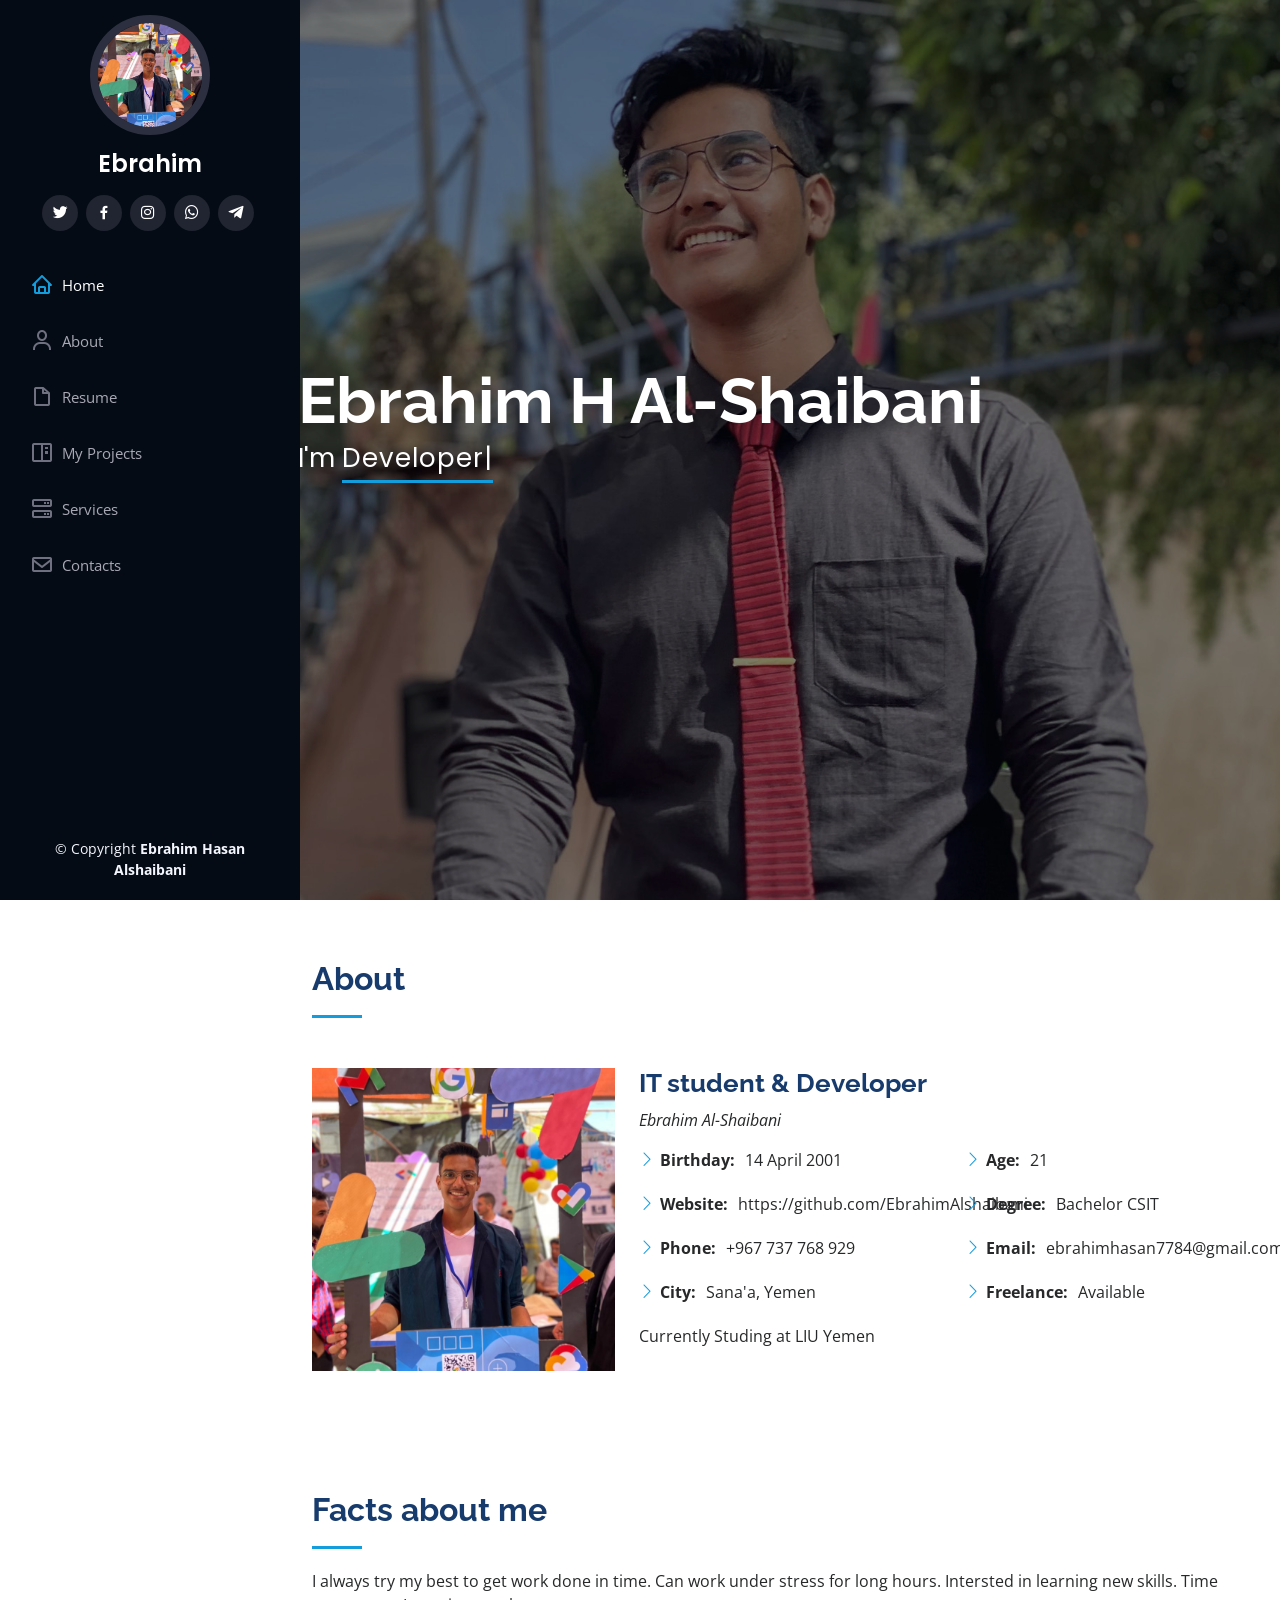
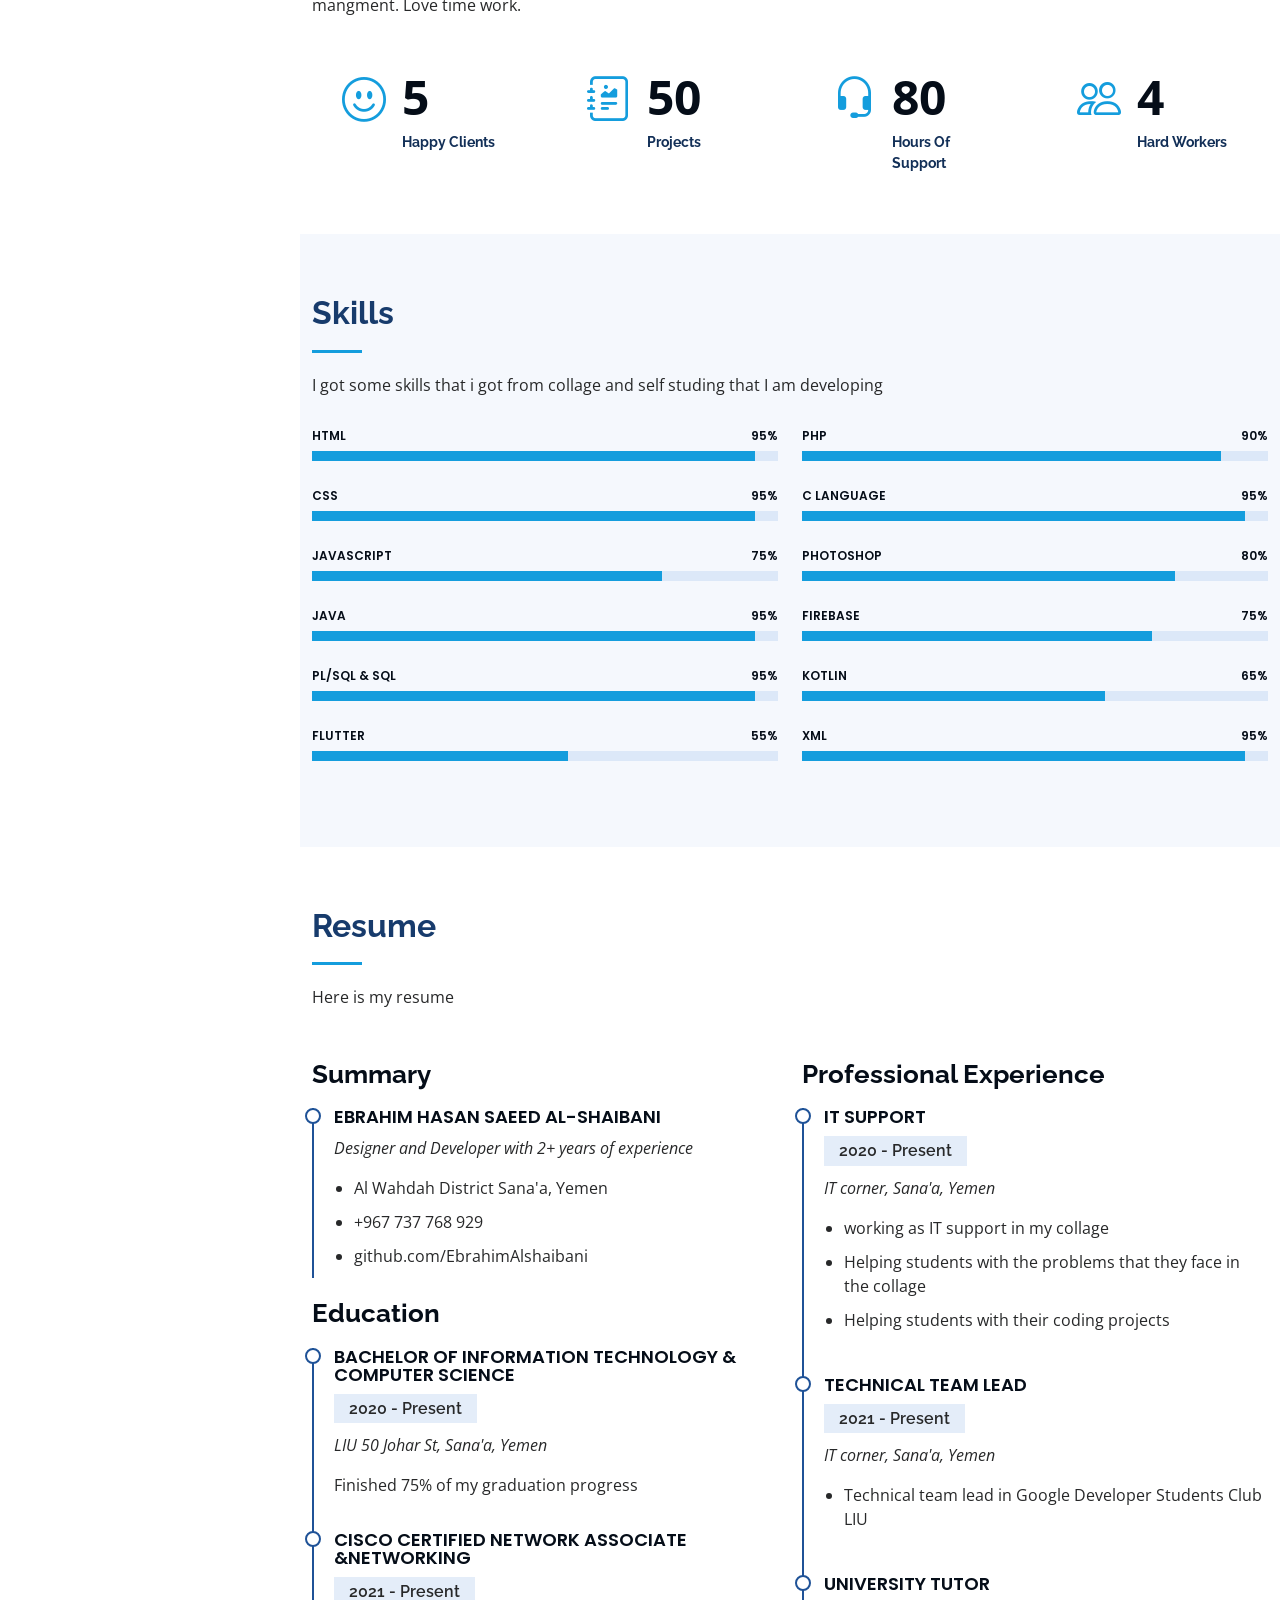
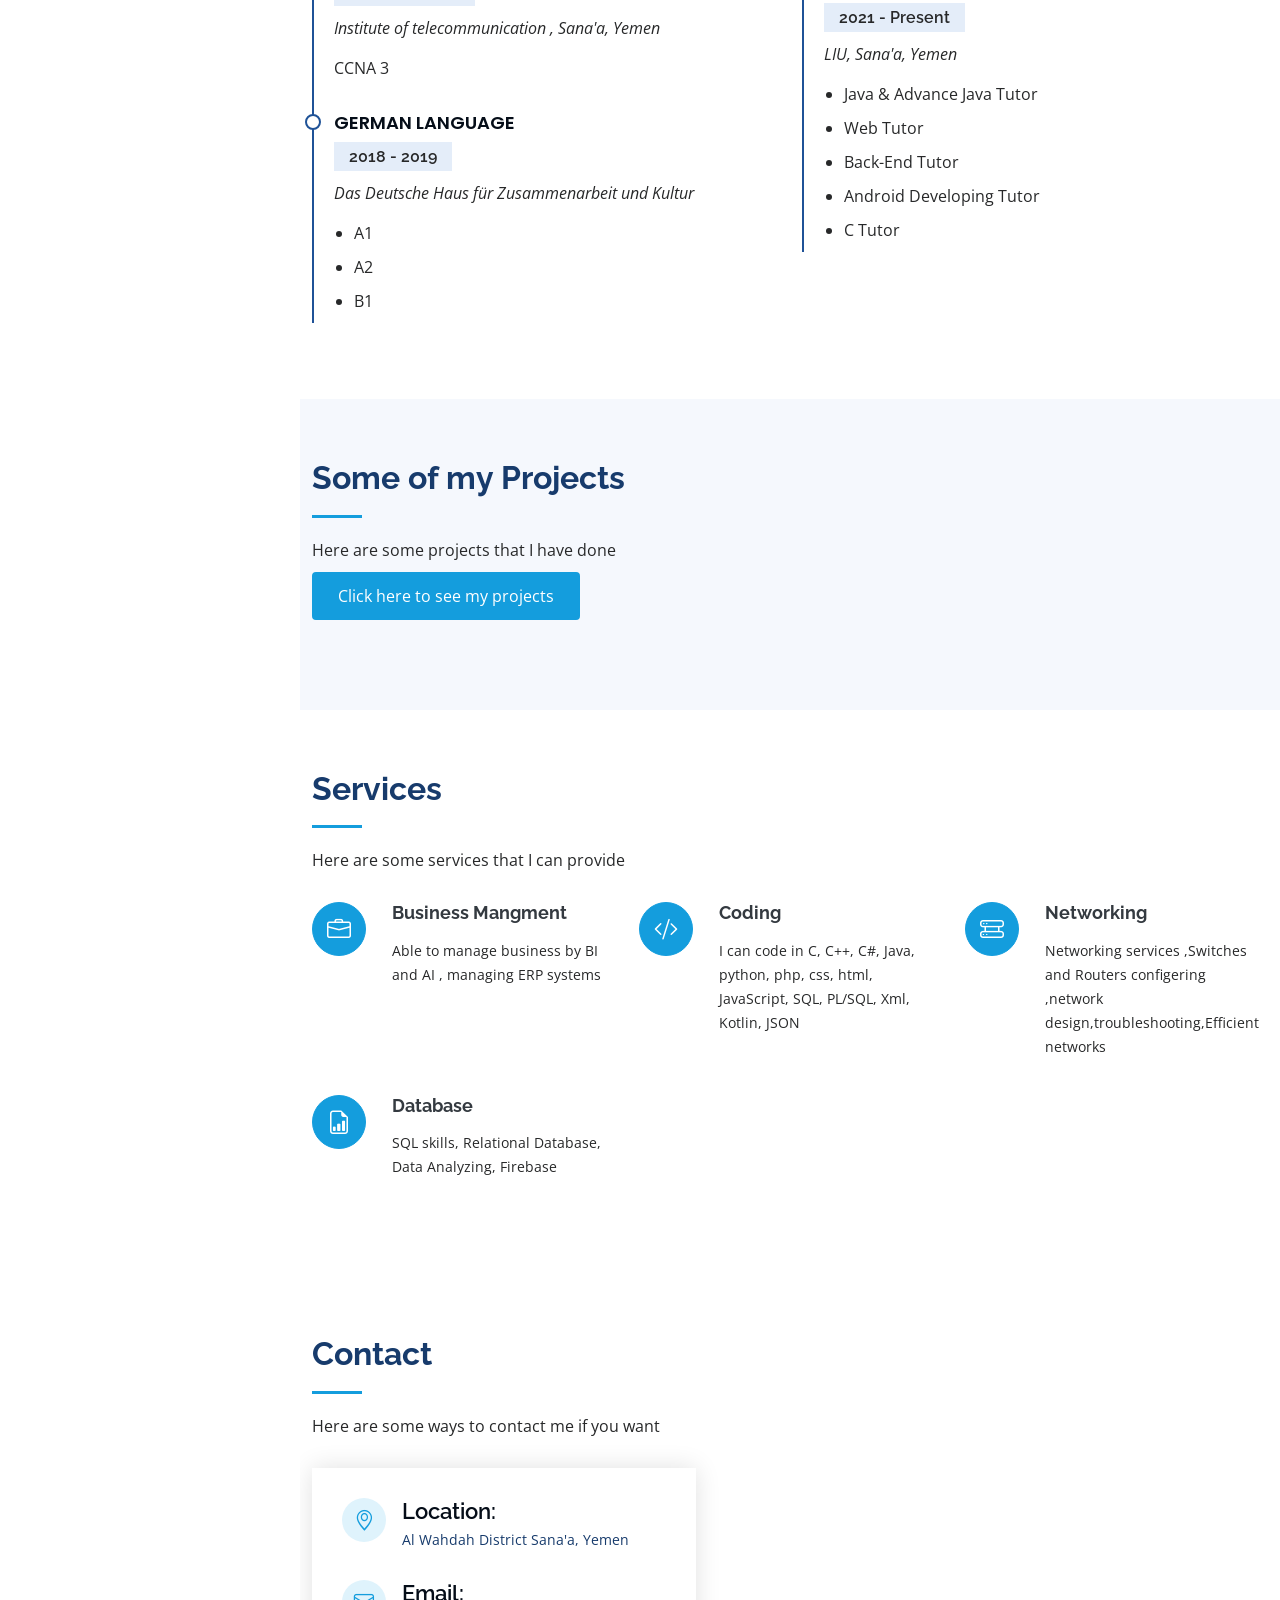
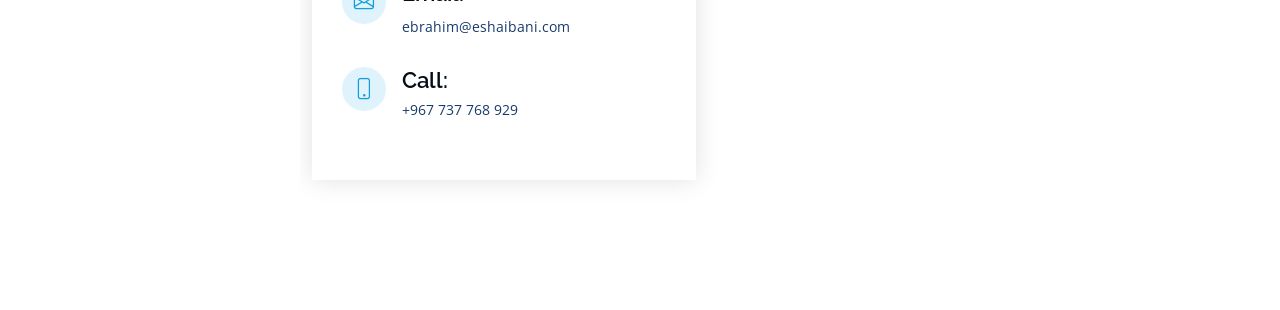
==== commit d72589ed: "c" ====
--- a/index.html
+++ b/index.html
@@ -1 +1,397 @@
-<!DOCTYPE html><html lang=en><head><meta charset=utf-8><meta content="width=device-width, initial-scale=1.0" name=viewport><meta name=keywords content="Ebrahim, Ebrahim Hasan, Ebrahim Hasan Al-shaibani, Ebrahim AlShaibani, Ebrahim Al Shaibani, Ebrahim Hasan Saeed, Ebrahim ,Ebrahim Hasan"/><title>Ebrahim Hasan Al_Shaibani</title><meta content="Ebrahim Hasan Saeed AlShaibani" name=Developer><link href=assets/img/ebrahimlogo.png rel=icon><link href=assets/img/ebrahimlogo.png rel=apple-touch-icon><link href="https://fonts.googleapis.com/css?family=Open+Sans:300,300i,400,400i,600,600i,700,700i|Raleway:300,300i,400,400i,500,500i,600,600i,700,700i|Poppins:300,300i,400,400i,500,500i,600,600i,700,700i" rel=stylesheet><link href=assets/vendor/aos/aos.css rel=stylesheet><link href=assets/vendor/bootstrap/css/bootstrap.min.css rel=stylesheet><link href=assets/vendor/bootstrap-icons/bootstrap-icons.css rel=stylesheet><link href=assets/vendor/boxicons/css/boxicons.min.css rel=stylesheet><link href=assets/vendor/glightbox/css/glightbox.min.css rel=stylesheet><link href=assets/vendor/swiper/swiper-bundle.min.css rel=stylesheet><link href=assets/css/style.css rel=stylesheet></head><body><i class="bi bi-list mobile-nav-toggle d-xl-none"></i><header id=header><div class="d-flex flex-column"><div class=profile><img src=assets/img/IMG-20220310-WA0066.jpg alt class="img-fluid rounded-circle"><h1 class=text-light><a href=index.html>Ebrahim</a></h1><div class="social-links mt-3 text-center"><a href=https://twitter.com/E_h_shaibani class=twitter><i class="bx bxl-twitter"></i></a><a href="https://www.facebook.com/profile.php?id=100004767856084" class=facebook><i class="bx bxl-facebook"></i></a><a href="https://www.instagram.com/e.shaibani/?hl=en" class=instagram><i class="bx bxl-instagram"></i></a><a href="https://api.whatsapp.com/send?phone=967738797919&text=Hello Ebrahim" class=google-plus><i class="bx bxl-whatsapp"></i></a><a href=https://t.me/e_h_shaibani class=linkedin><i class="bx bxl-telegram"></i></a></div></div><nav id=navbar class="nav-menu navbar"><ul><li><a href=#hero class="nav-link scrollto active"><i class="bx bx-home"></i> <span>Home</span></a></li><li><a href=#about class="nav-link scrollto"><i class="bx bx-user"></i> <span>About</span></a></li><li><a href=#resume class="nav-link scrollto"><i class="bx bx-file-blank"></i> <span>Resume</span></a></li><li><a href=#portfolio class="nav-link scrollto"><i class="bx bx-book-content"></i> <span>My Projects</span></a></li><li><a href=#services class="nav-link scrollto"><i class="bx bx-server"></i> <span>Services</span></a></li><li><a href=#contact class="nav-link scrollto"><i class="bx bx-envelope"></i> <span>Contacts</span></a></li></ul></nav></div></header><section id=hero class="d-flex flex-column justify-content-center align-items-center"><div class=hero-container data-aos=fade-in><h1>Ebrahim H Al-Shaibani</h1><p>I'm <span class=typed data-typed-items="Developer, UI/UX Designer, IT support, Freelancer"></span></p></div></section><main id=main><section id=about class=about><div class=container><div class=section-title><h2>About</h2><p></p></div><div class=row><div class=col-lg-4 data-aos=fade-right><img src=assets/img/IMG-20220310-WA0066.jpg class=img-fluid alt></div><div class="col-lg-8 pt-4 pt-lg-0 content" data-aos=fade-left><h3>IT student &amp; Developer </h3><p class=fst-italic>Ebrahim Al-Shaibani</p><div class=row><div class=col-lg-6><ul><li><i class="bi bi-chevron-right"></i> <strong>Birthday:</strong> <span>14 April 2001</span></li><li><i class="bi bi-chevron-right"></i> <strong>Website:</strong> <span>https://github.com/EbrahimAlshaibani</span></li><li><i class="bi bi-chevron-right"></i> <strong>Phone:</strong> <span>+967 737 768 929</span></li><li><i class="bi bi-chevron-right"></i> <strong>City:</strong> <span>Sana'a, Yemen</span></li></ul></div><div class=col-lg-6><ul><li><i class="bi bi-chevron-right"></i> <strong>Age:</strong> <span>21</span></li><li><i class="bi bi-chevron-right"></i> <strong>Degree:</strong> <span>Bachelor CSIT</span></li><li><i class="bi bi-chevron-right"></i> <strong>Email:</strong> <span>ebrahimhasan7784@gmail.com</span></li><li><i class="bi bi-chevron-right"></i> <strong>Freelance:</strong> <span>Available</span></li></ul></div></div><p>CurrentlyStuding at LIU Yemen</p></div></div></div></section><section id=facts class=facts><div class=container><div class=section-title><h2>Facts about me</h2><p> I always try my best to get work done in time. Can work under stress for long hours. Intersted in learning new skills. Time mangment. Love time work.</p></div><div class="row no-gutters"><div class="col-lg-3 col-md-6 d-md-flex align-items-md-stretch" data-aos=fade-up><div class=count-box><i class="bi bi-emoji-smile"></i><span data-purecounter-start=0 data-purecounter-end=5 data-purecounter-duration=1 class=purecounter></span><p><strong>Happy Clients</strong> </p></div></div><div class="col-lg-3 col-md-6 d-md-flex align-items-md-stretch" data-aos=fade-up data-aos-delay=100><div class=count-box><i class="bi bi-journal-richtext"></i><span data-purecounter-start=0 data-purecounter-end=50 data-purecounter-duration=1 class=purecounter></span><p><strong>Projects</strong> </p></div></div><div class="col-lg-3 col-md-6 d-md-flex align-items-md-stretch" data-aos=fade-up data-aos-delay=200><div class=count-box><i class="bi bi-headset"></i><span data-purecounter-start=0 data-purecounter-end=80 data-purecounter-duration=1 class=purecounter></span><p><strong>Hours Of Support</strong> </p></div></div><div class="col-lg-3 col-md-6 d-md-flex align-items-md-stretch" data-aos=fade-up data-aos-delay=300><div class=count-box><i class="bi bi-people"></i><span data-purecounter-start=0 data-purecounter-end=4 data-purecounter-duration=1 class=purecounter></span><p><strong>Hard Workers</strong> </p></div></div></div></div></section><section id=skills class="skills section-bg"><div class=container><div class=section-title><h2>Skills</h2><p>I got some skills that i got from collage and self studing that I am developing </p></div><div class="row skills-content"><div class=col-lg-6 data-aos=fade-up><div class=progress><span class=skill>HTML <i class=val>95%</i></span><div class=progress-bar-wrap><div class=progress-bar role=progressbar aria-valuenow=95 aria-valuemin=0 aria-valuemax=100></div></div></div><div class=progress><span class=skill>CSS <i class=val>95%</i></span><div class=progress-bar-wrap><div class=progress-bar role=progressbar aria-valuenow=95 aria-valuemin=0 aria-valuemax=100></div></div></div><div class=progress><span class=skill>JavaScript <i class=val>75%</i></span><div class=progress-bar-wrap><div class=progress-bar role=progressbar aria-valuenow=75 aria-valuemin=0 aria-valuemax=100></div></div></div></div><div class=col-lg-6 data-aos=fade-up data-aos-delay=100><div class=progress><span class=skill>PHP <i class=val>90%</i></span><div class=progress-bar-wrap><div class=progress-bar role=progressbar aria-valuenow=90 aria-valuemin=0 aria-valuemax=100></div></div></div><div class=progress><span class=skill>C Language <i class=val>95%</i></span><div class=progress-bar-wrap><div class=progress-bar role=progressbar aria-valuenow=95 aria-valuemin=0 aria-valuemax=100></div></div></div><div class=progress><span class=skill>Photoshop <i class=val>80%</i></span><div class=progress-bar-wrap><div class=progress-bar role=progressbar aria-valuenow=80 aria-valuemin=0 aria-valuemax=100></div></div></div></div><div class=col-lg-6 data-aos=fade-up data-aos-delay=100><div class=progress><span class=skill>Java <i class=val>95%</i></span><div class=progress-bar-wrap><div class=progress-bar role=progressbar aria-valuenow=95 aria-valuemin=0 aria-valuemax=100></div></div></div><div class=progress><span class=skill>PL/SQL & SQL <i class=val>95%</i></span><div class=progress-bar-wrap><div class=progress-bar role=progressbar aria-valuenow=95 aria-valuemin=0 aria-valuemax=100></div></div></div><div class=progress><span class=skill>Flutter<i class=val>55%</i></span><div class=progress-bar-wrap><div class=progress-bar role=progressbar aria-valuenow=55 aria-valuemin=0 aria-valuemax=100></div></div></div></div><div class=col-lg-6 data-aos=fade-up data-aos-delay=100><div class=progress><span class=skill>Firebase <i class=val>75%</i></span><div class=progress-bar-wrap><div class=progress-bar role=progressbar aria-valuenow=75 aria-valuemin=0 aria-valuemax=100></div></div></div><div class=progress><span class=skill>Kotlin <i class=val>65%</i></span><div class=progress-bar-wrap><div class=progress-bar role=progressbar aria-valuenow=65 aria-valuemin=0 aria-valuemax=100></div></div></div><div class=progress><span class=skill>xml<i class=val>95%</i></span><div class=progress-bar-wrap><div class=progress-bar role=progressbar aria-valuenow=95 aria-valuemin=0 aria-valuemax=100></div></div></div></div></div></div></section><section id=resume class=resume><div class=container><div class=section-title><h2>Resume</h2><p>Here is my resume</p></div><div class=row><div class=col-lg-6 data-aos=fade-up><h3 class=resume-title>Summary</h3><div class="resume-item pb-0"><h4>Ebrahim Hasan Saeed Al-Shaibani</h4><p><em> Designer and Developer with 2+ years of experience</em></p><ul><li>Al Wahdah District Sana'a, Yemen</li><li>+967 737 768 929</li><li>github.com/EbrahimAlshaibani</li></ul></div><h3 class=resume-title>Education</h3><div class=resume-item><h4>Bachelor of information Technology &amp; Computer Science</h4><h5>2020 - Present</h5><p><em>LIU 50 Johar St, Sana'a, Yemen </em></p><p>Finished 75% of my graduation progress</p></div><div class=resume-item><h4>Cisco Certified Network Associate &amp;Networking</h4><h5>2021 - Present</h5><p><em>Institute of telecommunication , Sana'a, Yemen</em></p><p>CCNA 3</p></div><div class=resume-item><h4>German Language</h4><h5>2018 - 2019</h5><p><em>Das Deutsche Haus für Zusammenarbeit und Kultur</em></p><ul><li>A1</li><li>A2</li><li>B1</li></ul></div></div><div class=col-lg-6 data-aos=fade-up data-aos-delay=100><h3 class=resume-title>Professional Experience</h3><div class=resume-item><h4>It support</h4><h5>2020 - Present</h5><p><em>IT corner, Sana'a, Yemen </em></p><ul><li>working as IT support in my collage</li><li>Helping students with the problems that they face in the collage</li><li>Helping students with their coding projects</li></ul></div><div class=resume-item><h4>Technical team lead</h4><h5>2021 - Present</h5><p><em>IT corner, Sana'a, Yemen </em></p><ul><li>Technical team lead in Google Developer Students Club LIU</li></ul></div><div class=resume-item><h4>University Tutor</h4><h5>2021 - Present</h5><p><em>LIU, Sana'a, Yemen </em></p><ul><li>Java & Advance Java Tutor</li><li>Web Tutor</li><li>Back-End Tutor</li><li>Android Developing Tutor</li><li>C Tutor</li></ul></div></div></div></div></section><section id=portfolio class="portfolio section-bg"><div class=container><div class=section-title><h2>Some of my Projects</h2><p>Here are some projects that I have done </p><a href=projects.html class=btn>Click here to see my projects</a></div></div></section><section id=services class=services><div class=container><div class=section-title><h2>Services</h2><p>Here are some services that I can provide</p></div><div class=row><div class="col-lg-4 col-md-6 icon-box" data-aos=fade-up><div class=icon><i class="bi bi-briefcase"></i></div><h4 class=title><a href>Business Mangment</a></h4><p class=description>Able to manage business by BI and AI, managing ERP systems</p></div><div class="col-lg-4 col-md-6 icon-box" data-aos=fade-up data-aos-delay=100><div class=icon><i class="bi bi-code-slash"></i></div><h4 class=title><a href>Coding</a></h4><p class=description>I can code in C, C++, C#, Java, python, php, css, html, JavaScript, SQL, PL/SQL, Xml, Kotlin, JSON</p></div><div class="col-lg-4 col-md-6 icon-box" data-aos=fade-up data-aos-delay=200><div class=icon><i class="bi bi-hdd-rack"></i></div><h4 class=title><a href>Networking</a></h4><p class=description>Networking services ,Switches and Routers configering ,network design,troubleshooting,Efficient networks </p></div><div class="col-lg-4 col-md-6 icon-box" data-aos=fade-up data-aos-delay=300><div class=icon><i class="bi bi-file-earmark-bar-graph"></i></div><h4 class=title><a href>Database</a></h4><p class=description>SQL skills, Relational Database, Data Analyzing, Firebase </p></div></div></div></section></div><div class=swiper-pagination></div></div></div></section><section id=contact class=contact><div class=container><div class=section-title><h2>Contact</h2><p>Here are some ways to contact me if you want</p></div><div class=row data-aos=fade-in><div class="col-lg-5 d-flex align-items-stretch"><div class=info><div class=address><i class="bi bi-geo-alt"></i><h4>Location:</h4><p>Al Wahdah District Sana'a, Yemen</p></div><div class=email><i class="bi bi-envelope"></i><h4>Email:</h4><p>ebrahim@eshaibani.com</p></div><div class=phone><i class="bi bi-phone"></i><h4>Call:</h4><p>+967 737 768 929</p></div></section></main><footer id=footer><div class=container><div class=copyright>&copy; Copyright <strong><span>Ebrahim Hasan Alshaibani</span></strong></div><div class=credits></div></footer><a href=# class="back-to-top d-flex align-items-center justify-content-center"><i class="bi bi-arrow-up-short"></i></a><script src=assets/vendor/aos/aos.js></script><script src=assets/vendor/bootstrap/js/bootstrap.bundle.min.js></script><script src=assets/vendor/glightbox/js/glightbox.min.js></script><script src=assets/vendor/isotope-layout/isotope.pkgd.min.js></script><script src=assets/vendor/php-email-form/validate.js></script><script src=assets/vendor/purecounter/purecounter.js></script><script src=assets/vendor/swiper/swiper-bundle.min.js></script><script src=assets/vendor/typed.js/typed.min.js></script><script src=assets/vendor/waypoints/noframework.waypoints.js></script><script src=assets/js/main.js></script><script src=assets/js/jQuary.js></script></body></html>
+
+<!DOCTYPE html>
+<html lang=en>
+<head>
+<meta charset=utf-8>
+<meta content="width=device-width, initial-scale=1.0" name=viewport>
+<meta name=keywords content="Ebrahim, Ebrahim Hasan, Ebrahim Hasan Al-shaibani, Ebrahim AlShaibani, Ebrahim Al Shaibani, Ebrahim Hasan Saeed, Ebrahim ,Ebrahim Hasan"/>
+<title>Ebrahim Hasan Al_Shaibani</title>
+<meta content="Ebrahim Hasan Saeed AlShaibani" name=Developer>
+<link href=assets/img/ebrahimlogo.png rel=icon>
+<link href=assets/img/ebrahimlogo.png rel=apple-touch-icon>
+<link href="https://fonts.googleapis.com/css?family=Open+Sans:300,300i,400,400i,600,600i,700,700i|Raleway:300,300i,400,400i,500,500i,600,600i,700,700i|Poppins:300,300i,400,400i,500,500i,600,600i,700,700i" rel=stylesheet>
+<link href=assets/vendor/aos/aos.css rel=stylesheet>
+<link href=assets/vendor/bootstrap/css/bootstrap.min.css rel=stylesheet>
+<link href=assets/vendor/bootstrap-icons/bootstrap-icons.css rel=stylesheet>
+<link href=assets/vendor/boxicons/css/boxicons.min.css rel=stylesheet>
+<link href=assets/vendor/glightbox/css/glightbox.min.css rel=stylesheet>
+<link href=assets/vendor/swiper/swiper-bundle.min.css rel=stylesheet>
+<link href=assets/css/style.css rel=stylesheet>
+</head>
+<body>
+<i class="bi bi-list mobile-nav-toggle d-xl-none"></i>
+<header id=header>
+<div class="d-flex flex-column">
+<div class=profile>
+<img src=assets/img/IMG-20220310-WA0066.jpg alt class="img-fluid rounded-circle">
+<h1 class=text-light><a href=index.html>Ebrahim</a></h1>
+<div class="social-links mt-3 text-center">
+<a href=https://twitter.com/E_h_shaibani class=twitter><i class="bx bxl-twitter"></i></a>
+<a href="https://www.facebook.com/profile.php?id=100004767856084" class=facebook><i class="bx bxl-facebook"></i></a>
+<a href="https://www.instagram.com/e.shaibani/?hl=en" class=instagram><i class="bx bxl-instagram"></i></a>
+<a href="https://api.whatsapp.com/send?phone=967738797919&text=Hello Ebrahim" class=google-plus><i class="bx bxl-whatsapp"></i></a>
+<a href=https://t.me/e_h_shaibani class=linkedin><i class="bx bxl-telegram"></i></a>
+</div>
+</div>
+<nav id=navbar class="nav-menu navbar">
+<ul>
+<li><a href=#hero class="nav-link scrollto active"><i class="bx bx-home"></i> <span>Home</span></a></li>
+<li><a href=#about class="nav-link scrollto"><i class="bx bx-user"></i> <span>About</span></a></li>
+<li><a href=#resume class="nav-link scrollto"><i class="bx bx-file-blank"></i> <span>Resume</span></a></li>
+<li><a href=#portfolio class="nav-link scrollto"><i class="bx bx-book-content"></i> <span>My Projects</span></a></li>
+<li><a href=#services class="nav-link scrollto"><i class="bx bx-server"></i> <span>Services</span></a></li>
+<li><a href=#contact class="nav-link scrollto"><i class="bx bx-envelope"></i> <span>Contacts</span></a></li>
+</ul>
+</nav>
+</div>
+</header>
+<section id=hero class="d-flex flex-column justify-content-center align-items-center">
+<div class=hero-container data-aos=fade-in>
+<h1>Ebrahim H Al-Shaibani</h1>
+<p>I'm <span class=typed data-typed-items="Developer, UI/UX Designer,  IT support, Freelancer"></span></p>
+</div>
+</section>
+<main id=main>
+<section id=about class=about>
+<div class=container>
+<div class=section-title>
+<h2>About</h2>
+<p></p>
+</div>
+<div class=row>
+<div class=col-lg-4 data-aos=fade-right>
+<img src=assets/img/IMG-20220310-WA0066.jpg class=img-fluid alt>
+</div>
+<div class="col-lg-8 pt-4 pt-lg-0 content" data-aos=fade-left>
+<h3>IT student &amp; Developer </h3>
+<p class=fst-italic>
+Ebrahim Al-Shaibani
+</p>
+<div class=row>
+<div class=col-lg-6>
+<ul>
+<li><i class="bi bi-chevron-right"></i> <strong>Birthday:</strong> <span>14 April 2001</span></li>
+<li><i class="bi bi-chevron-right"></i> <strong>Website:</strong> <span>https://github.com/EbrahimAlshaibani</span></li>
+<li><i class="bi bi-chevron-right"></i> <strong>Phone:</strong> <span>+967 737 768 929</span></li>
+<li><i class="bi bi-chevron-right"></i> <strong>City:</strong> <span>Sana'a, Yemen</span></li>
+</ul>
+</div>
+<div class=col-lg-6>
+<ul>
+<li><i class="bi bi-chevron-right"></i> <strong>Age:</strong> <span>21</span></li>
+<li><i class="bi bi-chevron-right"></i> <strong>Degree:</strong> <span>Bachelor CSIT</span></li>
+<li><i class="bi bi-chevron-right"></i> <strong>Email:</strong> <span>ebrahimhasan7784@gmail.com</span></li>
+<li><i class="bi bi-chevron-right"></i> <strong>Freelance:</strong> <span>Available</span></li>
+</ul>
+</div>
+</div>
+<p>
+Currently
+Studing at LIU Yemen
+</p>
+</div>
+</div>
+</div>
+</section>
+<section id=facts class=facts>
+<div class=container>
+<div class=section-title>
+<h2>Facts about me</h2>
+<p> I always try my best to get work done in time. Can work under stress for long hours. Intersted in learning new skills. Time mangment. Love time work.
+</p>
+</div>
+<div class="row no-gutters">
+<div class="col-lg-3 col-md-6 d-md-flex align-items-md-stretch" data-aos=fade-up>
+<div class=count-box>
+<i class="bi bi-emoji-smile"></i>
+<span data-purecounter-start=0 data-purecounter-end=5 data-purecounter-duration=1 class=purecounter></span>
+<p><strong>Happy Clients</strong> </p>
+</div>
+</div>
+<div class="col-lg-3 col-md-6 d-md-flex align-items-md-stretch" data-aos=fade-up data-aos-delay=100>
+<div class=count-box>
+<i class="bi bi-journal-richtext"></i>
+<span data-purecounter-start=0 data-purecounter-end=50 data-purecounter-duration=1 class=purecounter></span>
+<p><strong>Projects</strong> </p>
+</div>
+</div>
+<div class="col-lg-3 col-md-6 d-md-flex align-items-md-stretch" data-aos=fade-up data-aos-delay=200>
+<div class=count-box>
+<i class="bi bi-headset"></i>
+<span data-purecounter-start=0 data-purecounter-end=80 data-purecounter-duration=1 class=purecounter></span>
+<p><strong>Hours Of Support</strong> </p>
+</div>
+</div>
+<div class="col-lg-3 col-md-6 d-md-flex align-items-md-stretch" data-aos=fade-up data-aos-delay=300>
+<div class=count-box>
+<i class="bi bi-people"></i>
+<span data-purecounter-start=0 data-purecounter-end=4 data-purecounter-duration=1 class=purecounter></span>
+<p><strong>Hard Workers</strong> </p>
+</div>
+</div>
+</div>
+</div>
+</section>
+<section id=skills class="skills section-bg">
+<div class=container>
+<div class=section-title>
+<h2>Skills</h2>
+<p>I got some skills that i got from collage and self studing that I am developing </p>
+</div>
+<div class="row skills-content">
+<div class=col-lg-6 data-aos=fade-up>
+<div class=progress>
+<span class=skill>HTML <i class=val>95%</i></span>
+<div class=progress-bar-wrap>
+<div class=progress-bar role=progressbar aria-valuenow=95 aria-valuemin=0 aria-valuemax=100></div>
+</div>
+</div>
+<div class=progress>
+<span class=skill>CSS <i class=val>95%</i></span>
+<div class=progress-bar-wrap>
+<div class=progress-bar role=progressbar aria-valuenow=95 aria-valuemin=0 aria-valuemax=100></div>
+</div>
+</div>
+<div class=progress>
+<span class=skill>JavaScript <i class=val>75%</i></span>
+<div class=progress-bar-wrap>
+<div class=progress-bar role=progressbar aria-valuenow=75 aria-valuemin=0 aria-valuemax=100></div>
+</div>
+</div>
+</div>
+<div class=col-lg-6 data-aos=fade-up data-aos-delay=100>
+<div class=progress>
+<span class=skill>PHP <i class=val>90%</i></span>
+<div class=progress-bar-wrap>
+<div class=progress-bar role=progressbar aria-valuenow=90 aria-valuemin=0 aria-valuemax=100></div>
+</div>
+</div>
+<div class=progress>
+<span class=skill>C Language <i class=val>95%</i></span>
+<div class=progress-bar-wrap>
+<div class=progress-bar role=progressbar aria-valuenow=95 aria-valuemin=0 aria-valuemax=100></div>
+</div>
+</div>
+<div class=progress>
+<span class=skill>Photoshop <i class=val>80%</i></span>
+<div class=progress-bar-wrap>
+<div class=progress-bar role=progressbar aria-valuenow=80 aria-valuemin=0 aria-valuemax=100></div>
+</div>
+</div>
+</div>
+<div class=col-lg-6 data-aos=fade-up data-aos-delay=100>
+<div class=progress>
+<span class=skill>Java <i class=val>95%</i></span>
+<div class=progress-bar-wrap>
+<div class=progress-bar role=progressbar aria-valuenow=95 aria-valuemin=0 aria-valuemax=100></div>
+</div>
+</div>
+<div class=progress>
+<span class=skill>PL/SQL & SQL <i class=val>95%</i></span>
+<div class=progress-bar-wrap>
+<div class=progress-bar role=progressbar aria-valuenow=95 aria-valuemin=0 aria-valuemax=100></div>
+</div>
+</div>
+<div class=progress>
+<span class=skill>Flutter<i class=val>55%</i></span>
+<div class=progress-bar-wrap>
+<div class=progress-bar role=progressbar aria-valuenow=55 aria-valuemin=0 aria-valuemax=100></div>
+</div>
+</div>
+</div>
+<div class=col-lg-6 data-aos=fade-up data-aos-delay=100>
+<div class=progress>
+<span class=skill>Firebase <i class=val>75%</i></span>
+<div class=progress-bar-wrap>
+<div class=progress-bar role=progressbar aria-valuenow=75 aria-valuemin=0 aria-valuemax=100></div>
+</div>
+</div>
+<div class=progress>
+<span class=skill>Kotlin <i class=val>65%</i></span>
+<div class=progress-bar-wrap>
+<div class=progress-bar role=progressbar aria-valuenow=65 aria-valuemin=0 aria-valuemax=100></div>
+</div>
+</div>
+<div class=progress>
+<span class=skill>xml<i class=val>95%</i></span>
+<div class=progress-bar-wrap>
+<div class=progress-bar role=progressbar aria-valuenow=95 aria-valuemin=0 aria-valuemax=100></div>
+</div>
+</div>
+</div>
+</div>
+</div>
+</section>
+<section id=resume class=resume>
+<div class=container>
+<div class=section-title>
+<h2>Resume</h2>
+<p>Here is my resume</p>
+</div>
+<div class=row>
+<div class=col-lg-6 data-aos=fade-up>
+<h3 class=resume-title>Summary</h3>
+<div class="resume-item pb-0">
+<h4>Ebrahim Hasan Saeed Al-Shaibani</h4>
+<p><em> Designer and Developer with 2+ years of experience</em></p>
+<ul>
+<li>Al Wahdah District Sana'a, Yemen</li>
+<li>+967 737 768 929</li>
+<li>github.com/EbrahimAlshaibani</li>
+</ul>
+</div>
+<h3 class=resume-title>Education</h3>
+<div class=resume-item>
+<h4>Bachelor of information Technology &amp; Computer Science</h4>
+<h5>2020 - Present</h5>
+<p><em>LIU 50 Johar St, Sana'a, Yemen </em></p>
+<p>Finished 75% of my graduation progress</p>
+</div>
+<div class=resume-item>
+<h4>Cisco Certified Network Associate &amp;Networking</h4>
+<h5>2021 - Present</h5>
+<p><em>Institute of telecommunication , Sana'a, Yemen</em></p>
+<p>CCNA 3</p>
+</div>
+<div class=resume-item>
+<h4>German Language</h4>
+<h5>2018 - 2019</h5>
+<p><em>Das Deutsche Haus für Zusammenarbeit und Kultur
+</em></p>
+<ul>
+<li>A1</li>
+<li>A2</li>
+<li>B1</li>
+</ul>
+</div>
+</div>
+<div class=col-lg-6 data-aos=fade-up data-aos-delay=100>
+<h3 class=resume-title>Professional Experience</h3>
+<div class=resume-item>
+<h4>It support</h4>
+<h5>2020 - Present</h5>
+<p><em>IT corner, Sana'a, Yemen </em></p>
+<ul>
+<li>working as IT support in my collage</li>
+<li>Helping students with the problems that they face in the collage</li>
+<li>Helping students with their coding projects</li>
+</ul>
+</div>
+<div class=resume-item>
+<h4>Technical team lead</h4>
+<h5>2021 - Present</h5>
+<p><em>IT corner, Sana'a, Yemen </em></p>
+<ul>
+<li>Technical team lead in Google Developer Students Club LIU</li>
+</ul>
+</div>
+<div class=resume-item>
+<h4>University Tutor</h4>
+<h5>2021 - Present</h5>
+<p><em>LIU, Sana'a, Yemen </em></p>
+<ul>
+<li>Java & Advance Java Tutor</li>
+<li>Web Tutor</li>
+<li>Back-End Tutor</li>
+<li>Android Developing Tutor</li>
+<li>C Tutor</li>
+</ul>
+</div>
+</div>
+</div>
+</div>
+</section>
+<section id=portfolio class="portfolio section-bg">
+<div class=container>
+<div class=section-title>
+<h2>Some of my Projects</h2>
+<p>Here are some projects that I have done </p>
+<a href=projects.html class=btn>Click here to see my projects</a>
+</div>
+</div>
+</section>
+<section id=services class=services>
+<div class=container>
+<div class=section-title>
+<h2>Services</h2>
+<p>Here are some services that I can provide</p>
+</div>
+<div class=row>
+<div class="col-lg-4 col-md-6 icon-box" data-aos=fade-up>
+<div class=icon><i class="bi bi-briefcase"></i></div>
+<h4 class=title><a href>Business Mangment</a></h4>
+<p class=description>Able to manage business by BI and AI
+, managing ERP systems
+</p>
+</div>
+<div class="col-lg-4 col-md-6 icon-box" data-aos=fade-up data-aos-delay=100>
+<div class=icon><i class="bi bi-code-slash"></i></div>
+<h4 class=title><a href>Coding</a></h4>
+<p class=description>I can code in C, C++, C#, Java, python, php, css, html, JavaScript, SQL, PL/SQL, Xml, Kotlin, JSON</p>
+</div>
+<div class="col-lg-4 col-md-6 icon-box" data-aos=fade-up data-aos-delay=200>
+<div class=icon><i class="bi bi-hdd-rack"></i></div>
+<h4 class=title><a href>Networking</a></h4>
+<p class=description>Networking services ,Switches and Routers configering ,network design,troubleshooting,Efficient networks </p>
+</div>
+<div class="col-lg-4 col-md-6 icon-box" data-aos=fade-up data-aos-delay=300>
+<div class=icon><i class="bi bi-file-earmark-bar-graph"></i></div>
+<h4 class=title><a href>Database</a></h4>
+<p class=description>SQL skills, Relational Database, Data Analyzing, Firebase </p>
+</div>
+</div>
+</div>
+</section>
+</div>
+<div class=swiper-pagination></div>
+</div>
+</div>
+</section>
+<section id=contact class=contact>
+<div class=container>
+<div class=section-title>
+<h2>Contact</h2>
+<p>Here are some ways to contact me if you want</p>
+</div>
+<div class=row data-aos=fade-in>
+<div class="col-lg-5 d-flex align-items-stretch">
+<div class=info>
+<div class=address>
+<i class="bi bi-geo-alt"></i>
+<h4>Location:</h4>
+<p>Al Wahdah District Sana'a, Yemen</p>
+</div>
+<div class=email>
+<i class="bi bi-envelope"></i>
+<h4>Email:</h4>
+<p>ebrahim@eshaibani.com</p>
+</div>
+<div class=phone>
+<i class="bi bi-phone"></i>
+<h4>Call:</h4>
+<p>+967 737 768 929</p>
+</div>
+</section>
+</main>
+<footer id=footer>
+<div class=container>
+<div class=copyright>
+&copy; Copyright <strong><span>Ebrahim Hasan Alshaibani</span></strong>
+</div>
+<div class=credits>
+</div>
+</footer>
+<a href=# class="back-to-top d-flex align-items-center justify-content-center"><i class="bi bi-arrow-up-short"></i></a>
+<script src=assets/vendor/aos/aos.js></script>
+<script src=assets/vendor/bootstrap/js/bootstrap.bundle.min.js></script>
+<script src=assets/vendor/glightbox/js/glightbox.min.js></script>
+<script src=assets/vendor/isotope-layout/isotope.pkgd.min.js></script>
+<script src=assets/vendor/php-email-form/validate.js></script>
+<script src=assets/vendor/purecounter/purecounter.js></script>
+<script src=assets/vendor/swiper/swiper-bundle.min.js></script>
+<script src=assets/vendor/typed.js/typed.min.js></script>
+<script src=assets/vendor/waypoints/noframework.waypoints.js></script>
+<script src=assets/js/main.js></script>
+<script src=assets/js/jQuary.js></script>
+</body>
+</html>
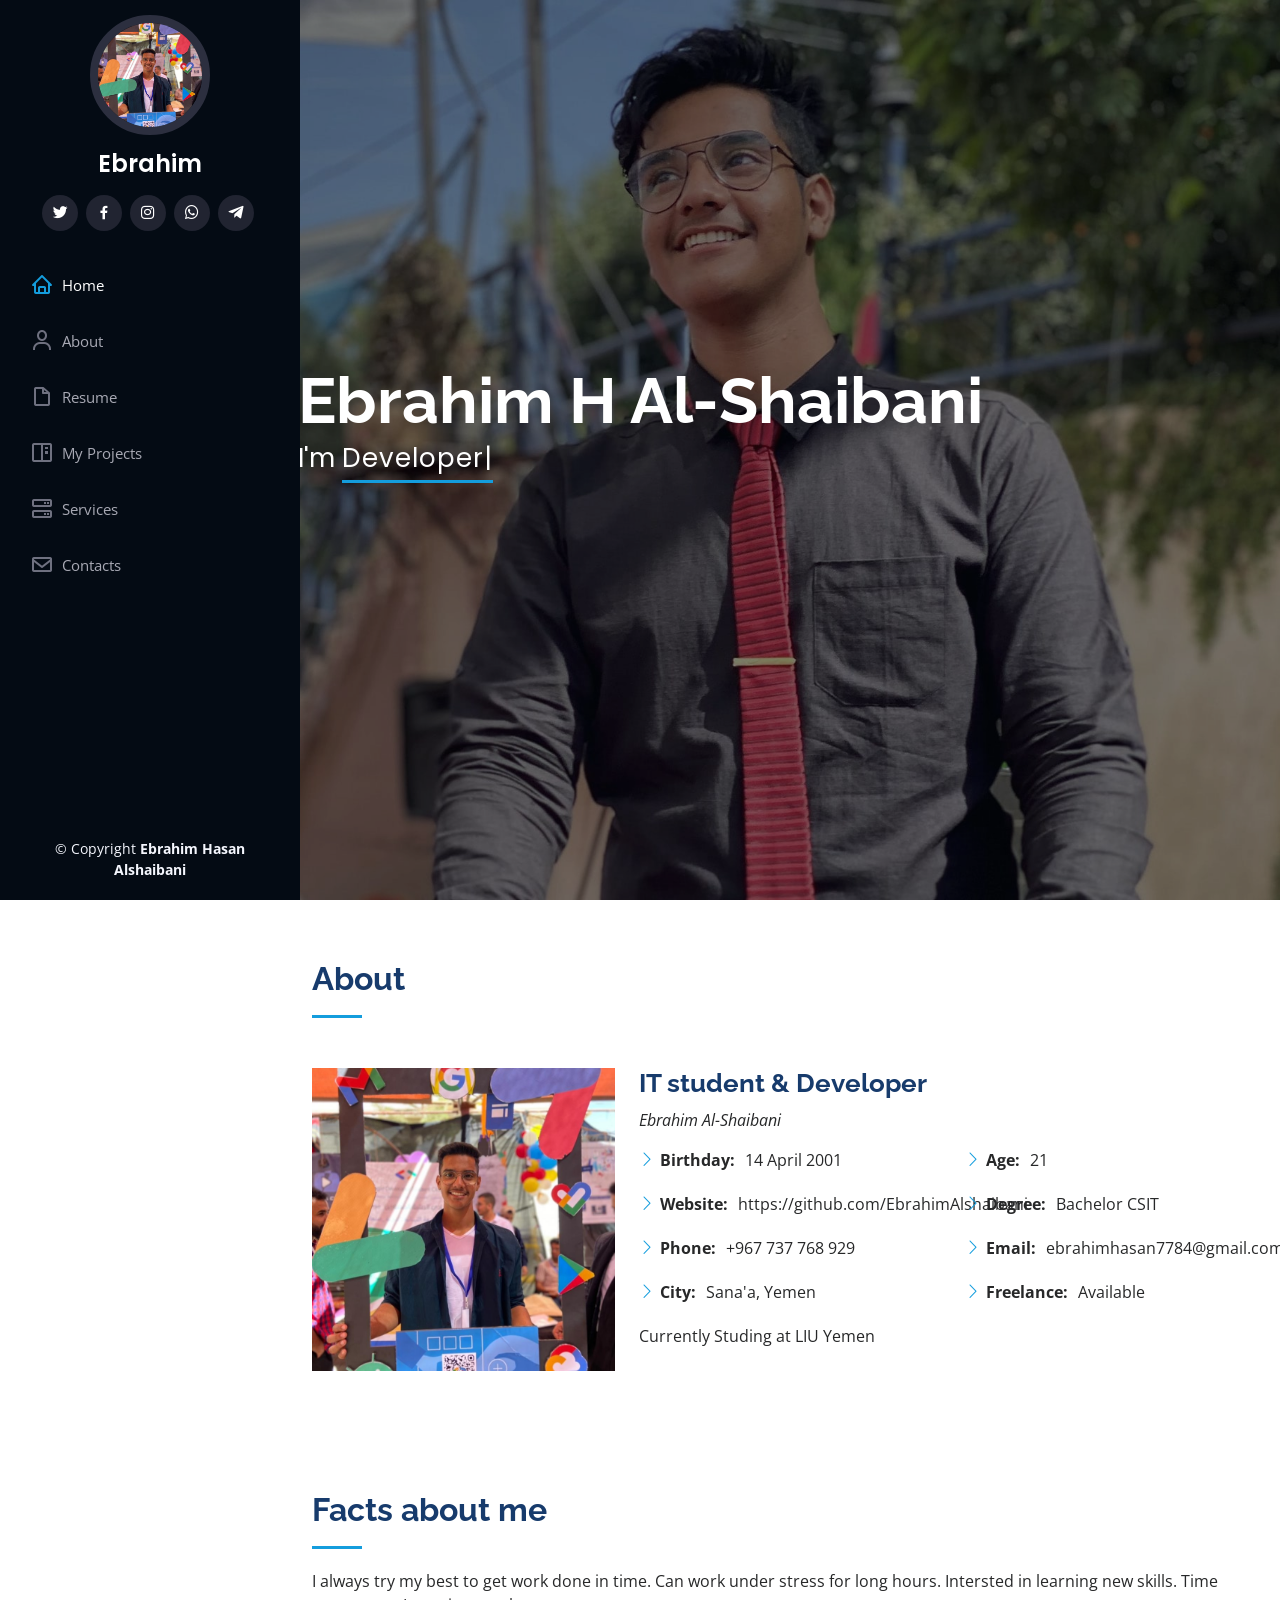
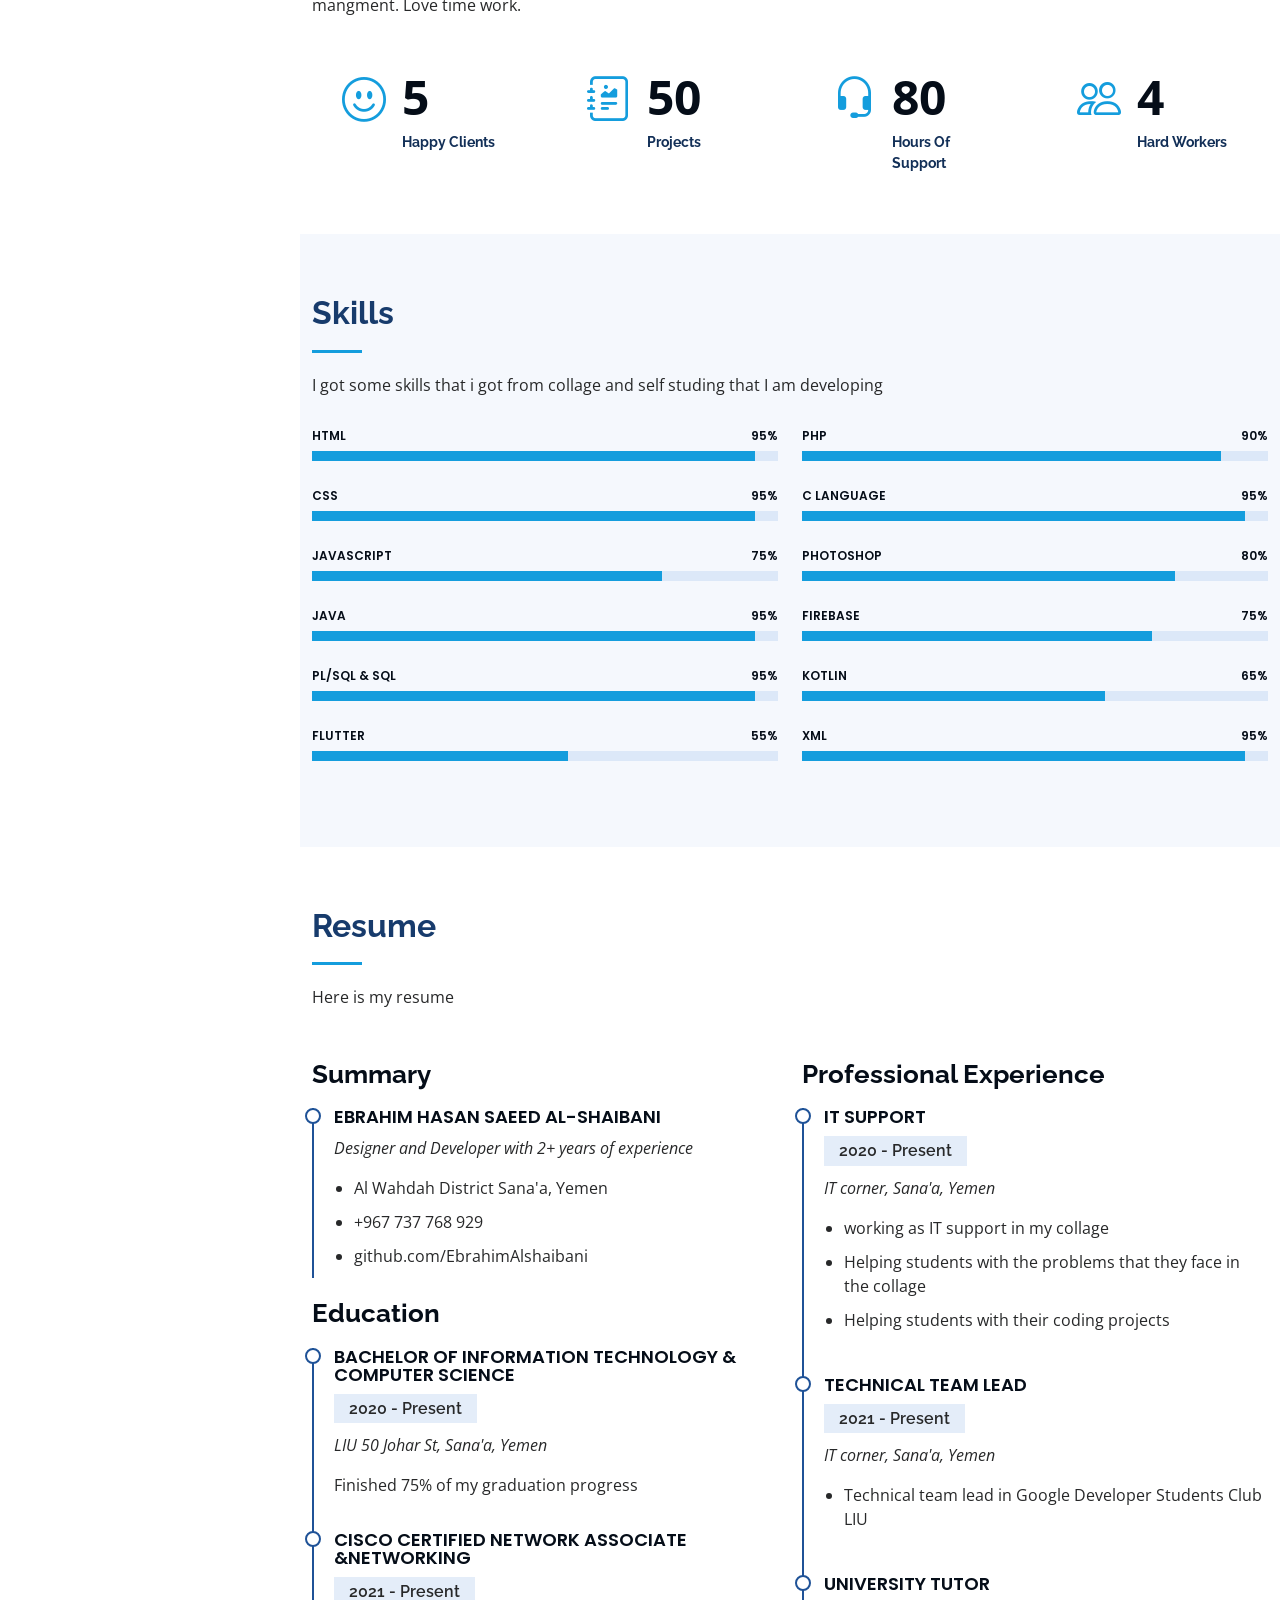
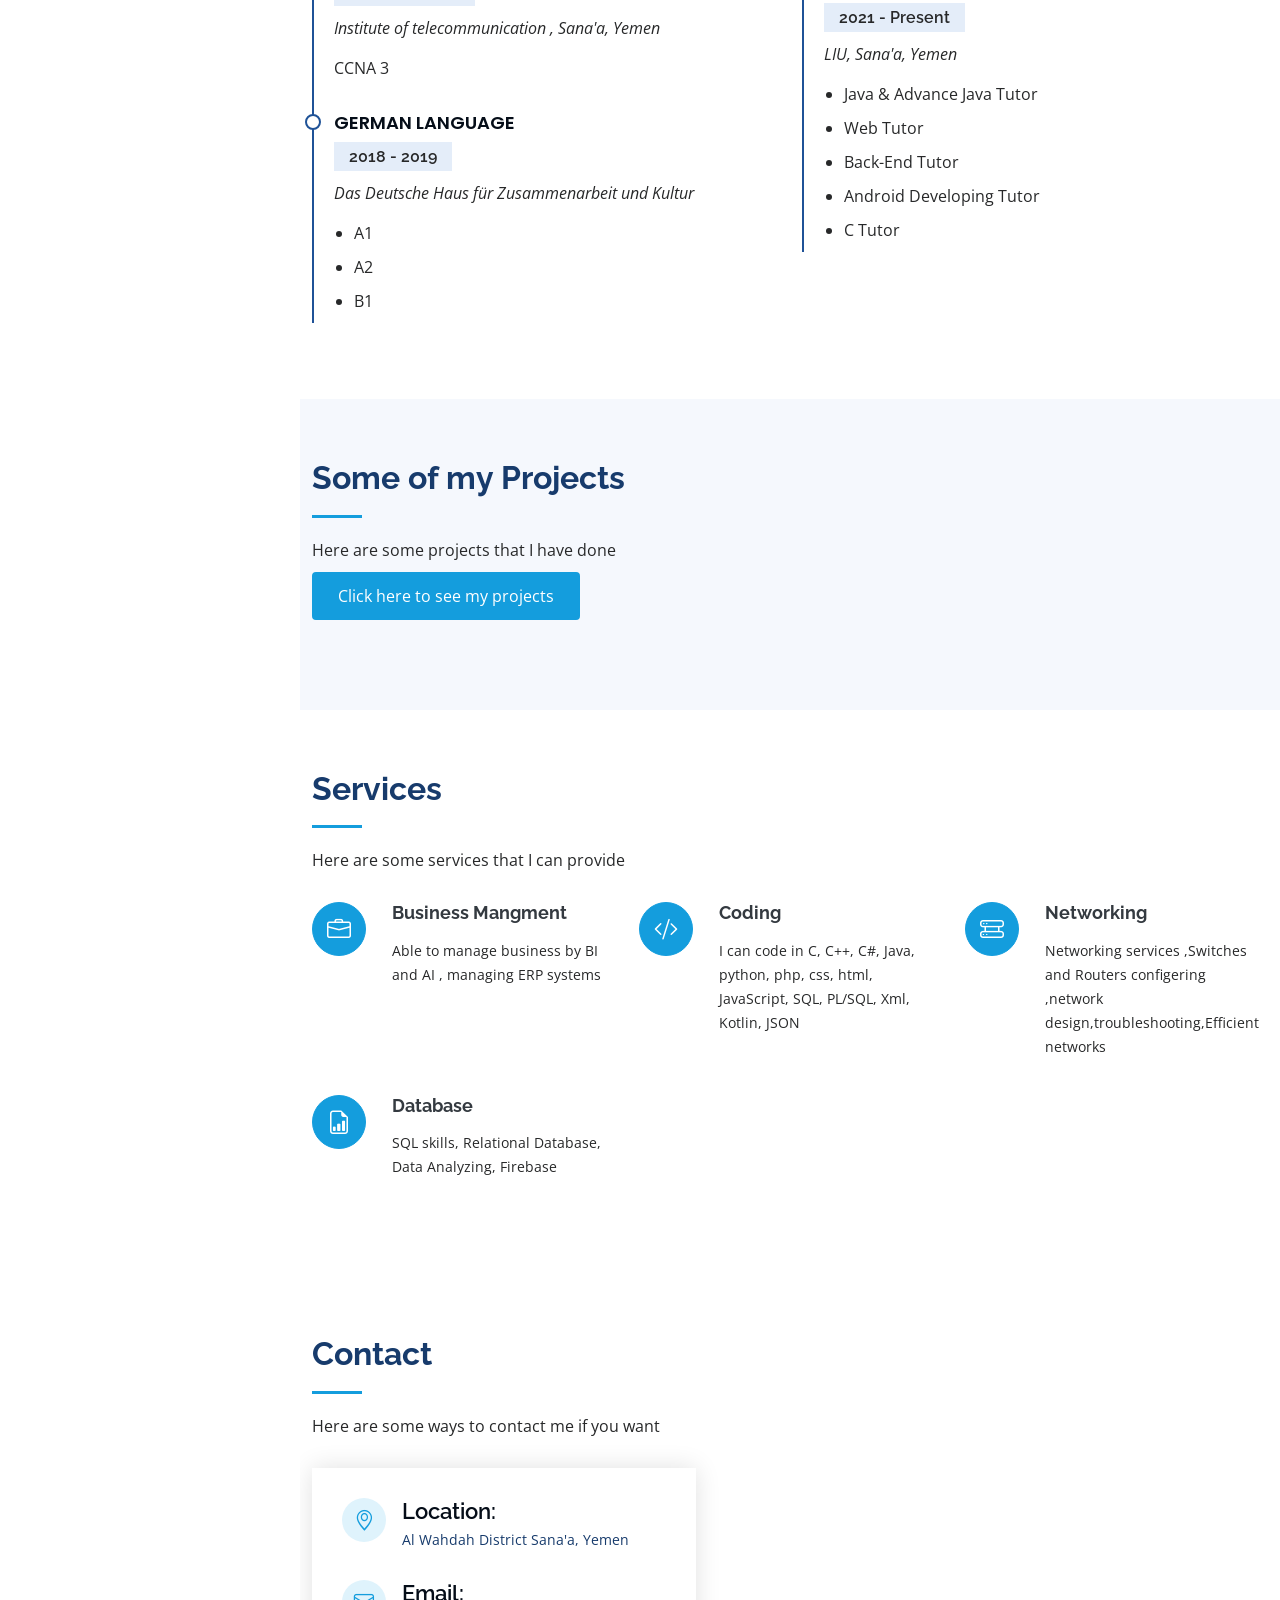
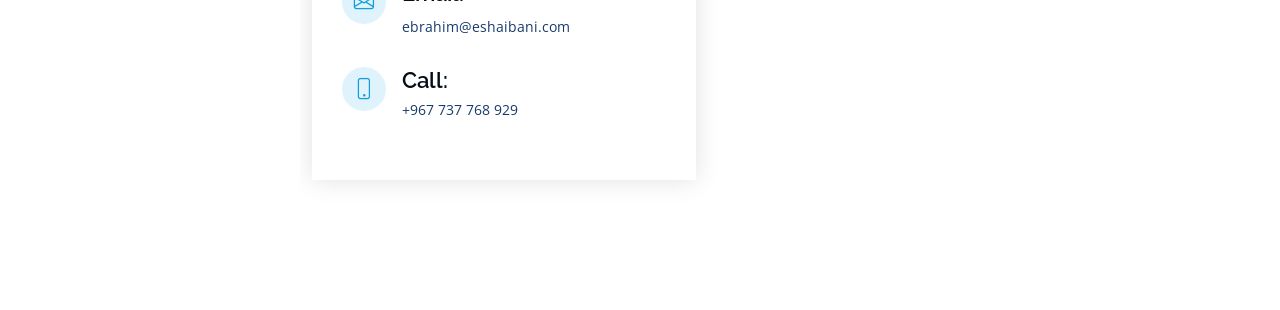
==== commit 486d8268: "comiit" ====
--- a/index.html
+++ b/index.html
@@ -2,6 +2,15 @@
 <!DOCTYPE html>
 <html lang=en>
 <head>
+  <!-- Global site tag (gtag.js) - Google Analytics -->
+<script async src="https://www.googletagmanager.com/gtag/js?id=G-1EL9NPGR37"></script>
+<script>
+  window.dataLayer = window.dataLayer || [];
+  function gtag(){dataLayer.push(arguments);}
+  gtag('js', new Date());
+
+  gtag('config', 'G-1EL9NPGR37');
+</script>
 <meta charset=utf-8>
 <meta content="width=device-width, initial-scale=1.0" name=viewport>
 <meta name=keywords content="Ebrahim, Ebrahim Hasan, Ebrahim Hasan Al-shaibani, Ebrahim AlShaibani, Ebrahim Al Shaibani, Ebrahim Hasan Saeed, Ebrahim ,Ebrahim Hasan"/>
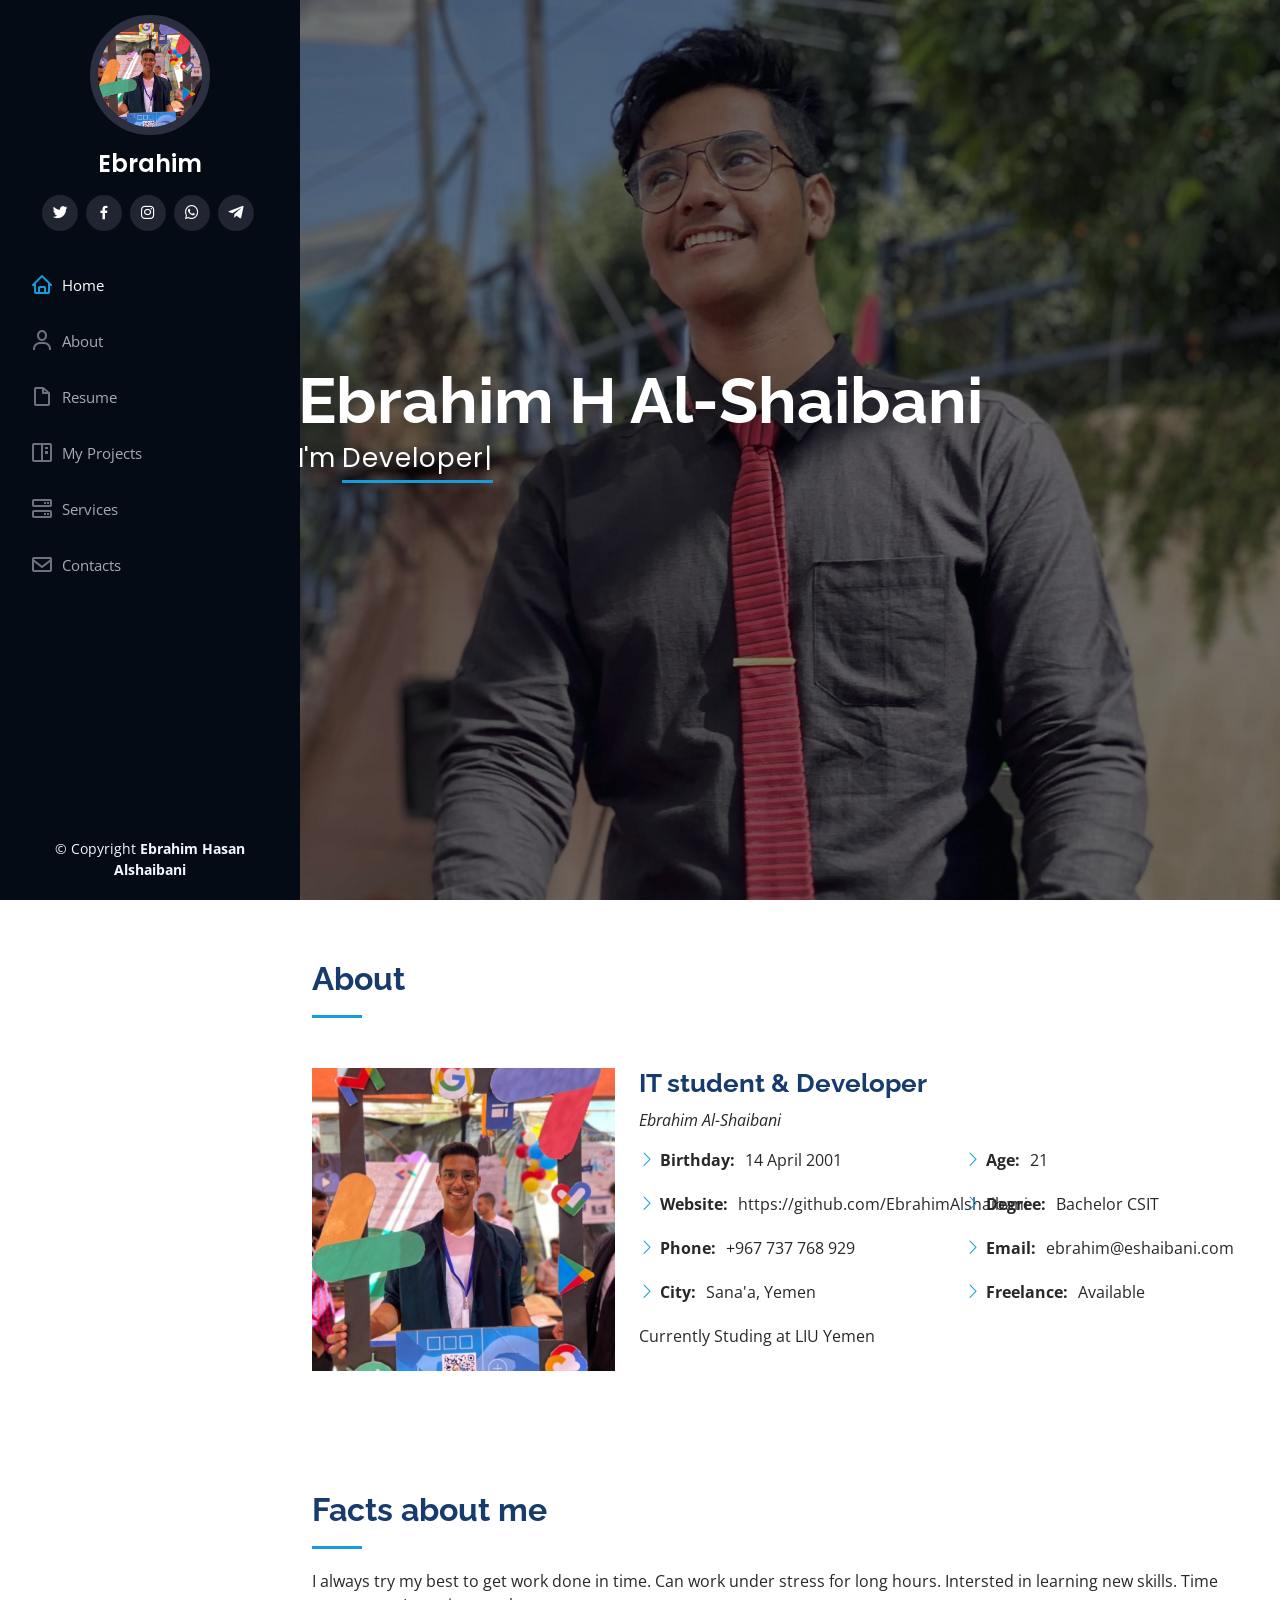
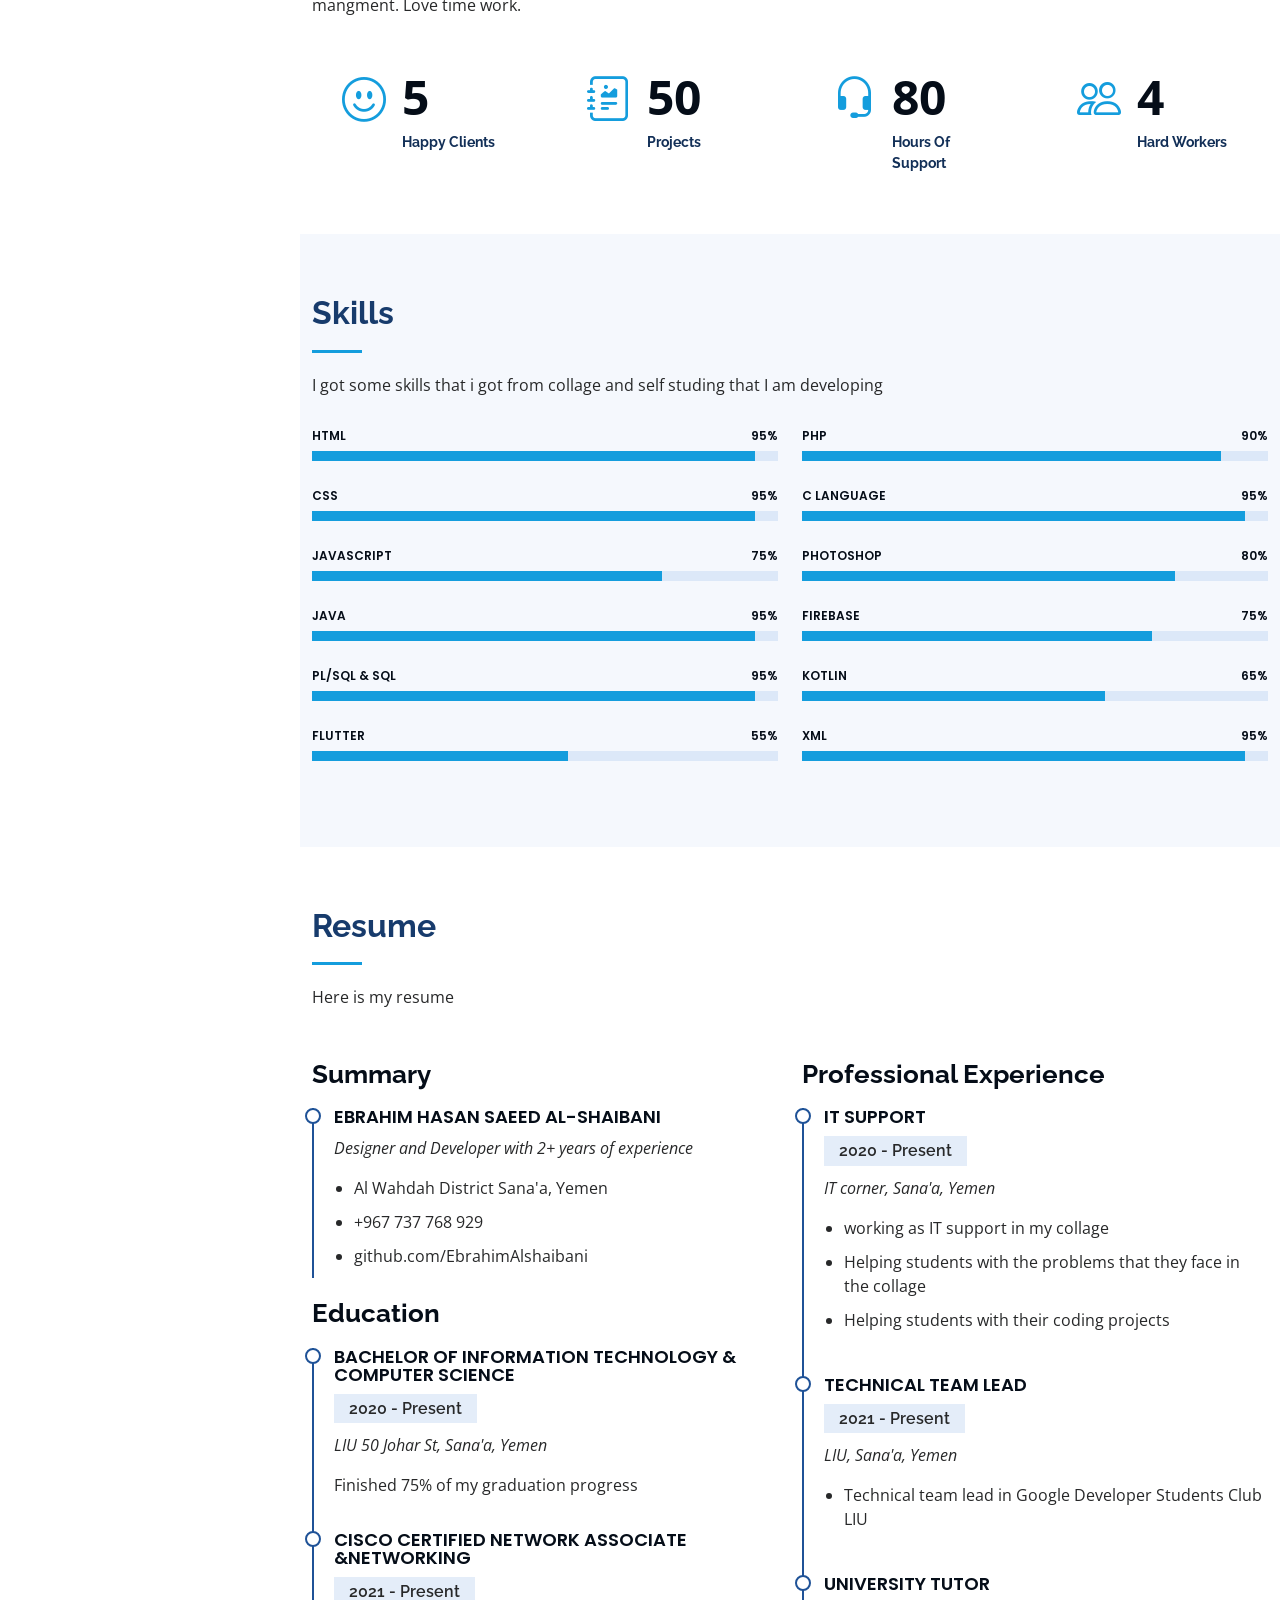
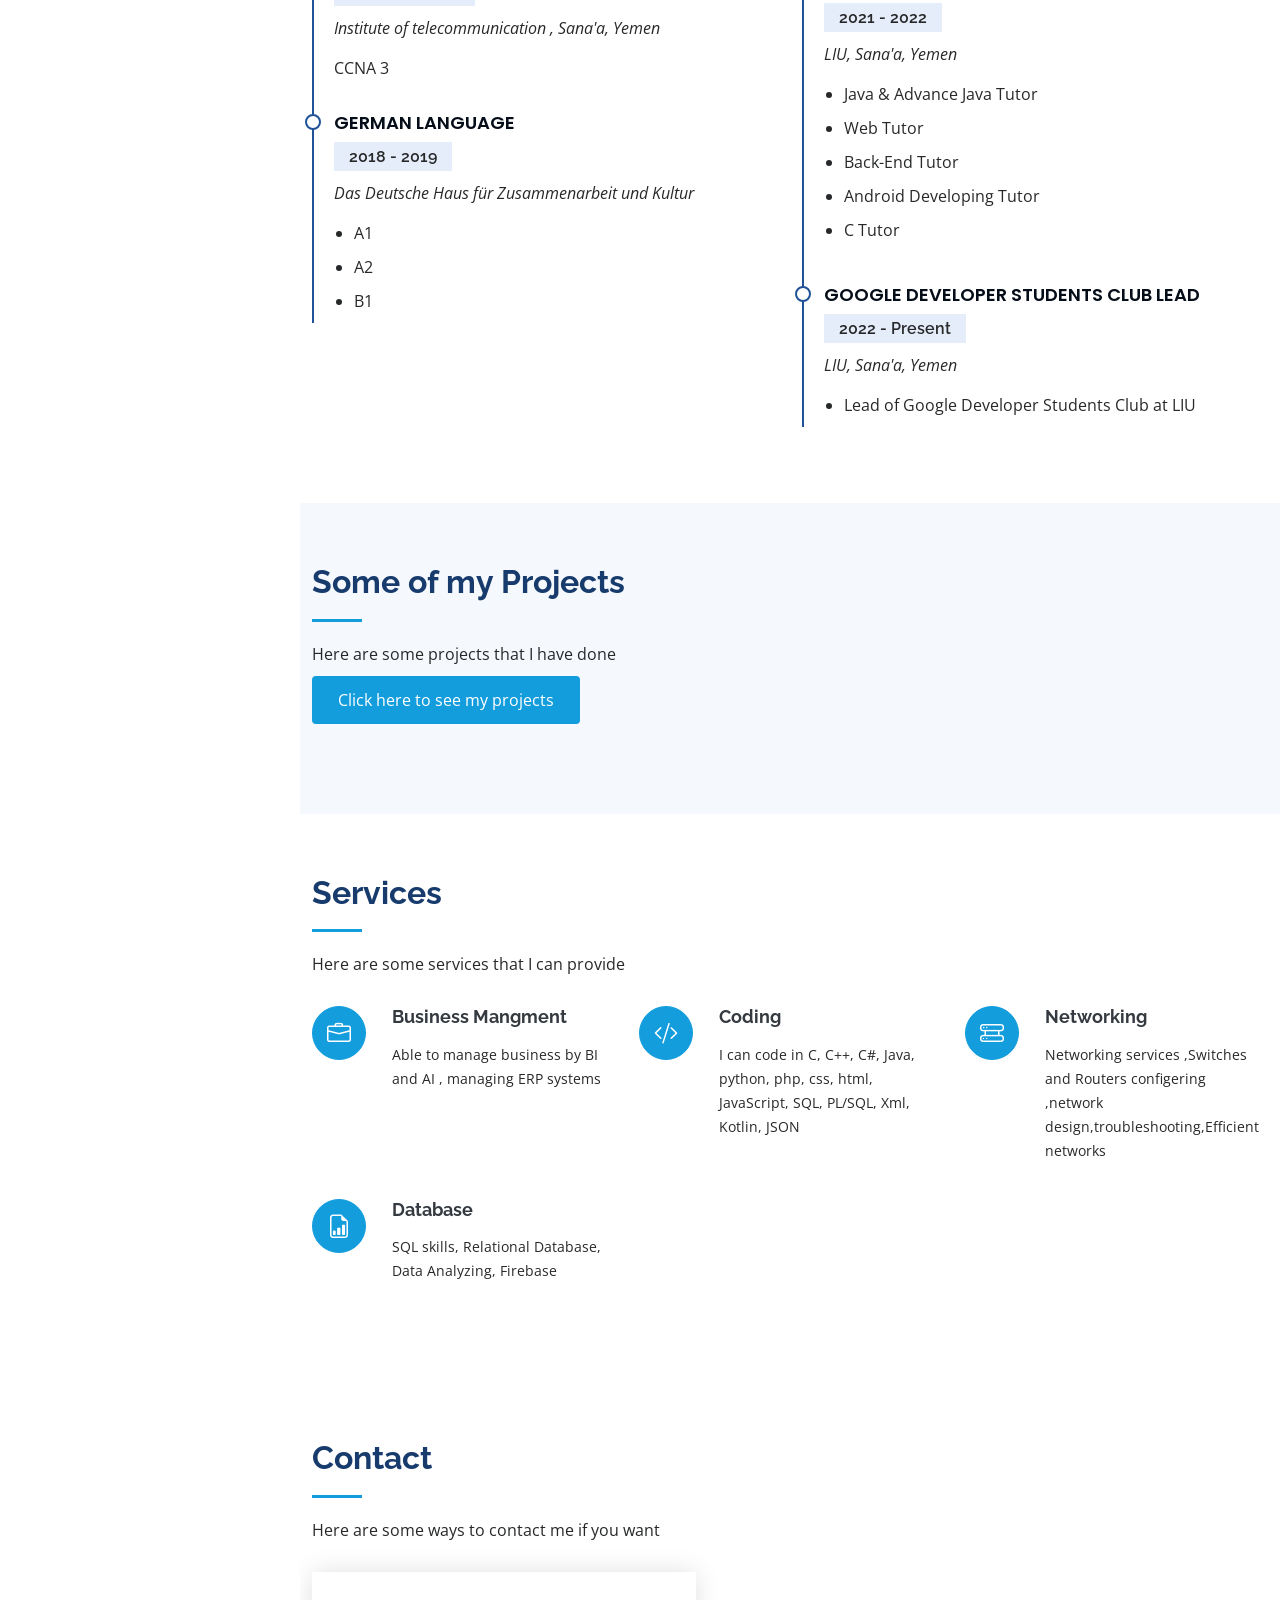
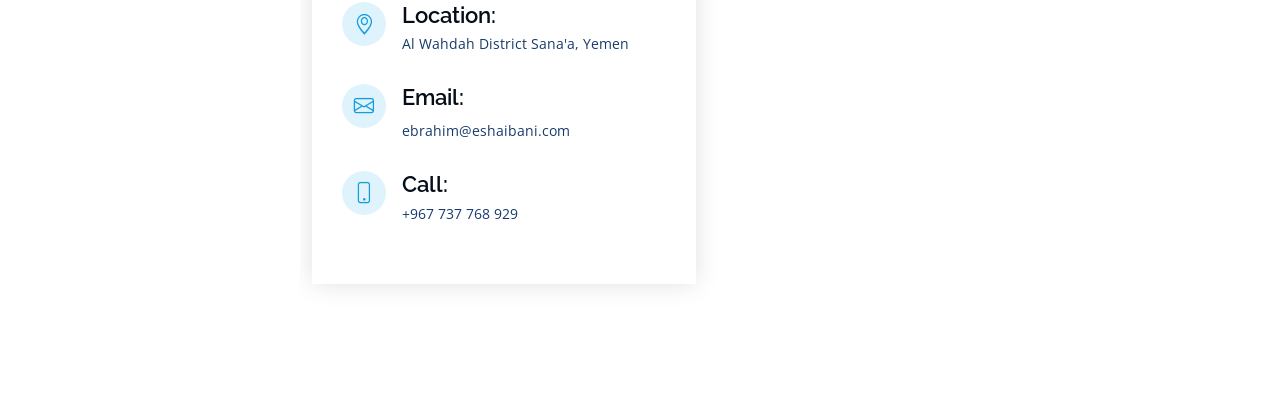
==== commit afd1fa42: "update" ====
--- a/index.html
+++ b/index.html
@@ -1,406 +1,433 @@
-
 <!DOCTYPE html>
 <html lang=en>
+
 <head>
   <!-- Global site tag (gtag.js) - Google Analytics -->
-<script async src="https://www.googletagmanager.com/gtag/js?id=G-1EL9NPGR37"></script>
-<script>
-  window.dataLayer = window.dataLayer || [];
-  function gtag(){dataLayer.push(arguments);}
-  gtag('js', new Date());
+  <script async src="https://www.googletagmanager.com/gtag/js?id=G-1EL9NPGR37"></script>
+  <script>
+    window.dataLayer = window.dataLayer || [];
+    function gtag() { dataLayer.push(arguments); }
+    gtag('js', new Date());
 
-  gtag('config', 'G-1EL9NPGR37');
-</script>
-<meta charset=utf-8>
-<meta content="width=device-width, initial-scale=1.0" name=viewport>
-<meta name=keywords content="Ebrahim, Ebrahim Hasan, Ebrahim Hasan Al-shaibani, Ebrahim AlShaibani, Ebrahim Al Shaibani, Ebrahim Hasan Saeed, Ebrahim ,Ebrahim Hasan"/>
-<title>Ebrahim Hasan Al_Shaibani</title>
-<meta content="Ebrahim Hasan Saeed AlShaibani" name=Developer>
-<link href=assets/img/ebrahimlogo.png rel=icon>
-<link href=assets/img/ebrahimlogo.png rel=apple-touch-icon>
-<link href="https://fonts.googleapis.com/css?family=Open+Sans:300,300i,400,400i,600,600i,700,700i|Raleway:300,300i,400,400i,500,500i,600,600i,700,700i|Poppins:300,300i,400,400i,500,500i,600,600i,700,700i" rel=stylesheet>
-<link href=assets/vendor/aos/aos.css rel=stylesheet>
-<link href=assets/vendor/bootstrap/css/bootstrap.min.css rel=stylesheet>
-<link href=assets/vendor/bootstrap-icons/bootstrap-icons.css rel=stylesheet>
-<link href=assets/vendor/boxicons/css/boxicons.min.css rel=stylesheet>
-<link href=assets/vendor/glightbox/css/glightbox.min.css rel=stylesheet>
-<link href=assets/vendor/swiper/swiper-bundle.min.css rel=stylesheet>
-<link href=assets/css/style.css rel=stylesheet>
+    gtag('config', 'G-1EL9NPGR37');
+  </script>
+  <meta charset=utf-8>
+  <meta content="width=device-width, initial-scale=1.0" name=viewport>
+  <meta name=keywords
+    content="Ebrahim, Ebrahim Hasan, Ebrahim Hasan Al-shaibani, Ebrahim AlShaibani, Ebrahim Al Shaibani, Ebrahim Hasan Saeed, Ebrahim ,Ebrahim Hasan,ابراهيم,ابراهيم حسن,ابراهيم حسن سعيد,ابراهيم حسن سعيد الشيباني,ابراهيم حسن مبرمج" />
+  <title>Ebrahim Hasan Al_Shaibani</title>
+  <meta content="Ebrahim Hasan Saeed AlShaibani" name=Developer>
+  <link href=assets/img/ebrahimlogo.png rel=icon>
+  <link href=assets/img/ebrahimlogo.png rel=apple-touch-icon>
+  <link
+    href="https://fonts.googleapis.com/css?family=Open+Sans:300,300i,400,400i,600,600i,700,700i|Raleway:300,300i,400,400i,500,500i,600,600i,700,700i|Poppins:300,300i,400,400i,500,500i,600,600i,700,700i"
+    rel=stylesheet>
+  <link href=assets/vendor/aos/aos.css rel=stylesheet>
+  <link href=assets/vendor/bootstrap/css/bootstrap.min.css rel=stylesheet>
+  <link href=assets/vendor/bootstrap-icons/bootstrap-icons.css rel=stylesheet>
+  <link href=assets/vendor/boxicons/css/boxicons.min.css rel=stylesheet>
+  <link href=assets/vendor/glightbox/css/glightbox.min.css rel=stylesheet>
+  <link href=assets/vendor/swiper/swiper-bundle.min.css rel=stylesheet>
+  <link href=assets/css/style.css rel=stylesheet>
 </head>
+
 <body>
-<i class="bi bi-list mobile-nav-toggle d-xl-none"></i>
-<header id=header>
-<div class="d-flex flex-column">
-<div class=profile>
-<img src=assets/img/IMG-20220310-WA0066.jpg alt class="img-fluid rounded-circle">
-<h1 class=text-light><a href=index.html>Ebrahim</a></h1>
-<div class="social-links mt-3 text-center">
-<a href=https://twitter.com/E_h_shaibani class=twitter><i class="bx bxl-twitter"></i></a>
-<a href="https://www.facebook.com/profile.php?id=100004767856084" class=facebook><i class="bx bxl-facebook"></i></a>
-<a href="https://www.instagram.com/e.shaibani/?hl=en" class=instagram><i class="bx bxl-instagram"></i></a>
-<a href="https://api.whatsapp.com/send?phone=967738797919&text=Hello Ebrahim" class=google-plus><i class="bx bxl-whatsapp"></i></a>
-<a href=https://t.me/e_h_shaibani class=linkedin><i class="bx bxl-telegram"></i></a>
-</div>
-</div>
-<nav id=navbar class="nav-menu navbar">
-<ul>
-<li><a href=#hero class="nav-link scrollto active"><i class="bx bx-home"></i> <span>Home</span></a></li>
-<li><a href=#about class="nav-link scrollto"><i class="bx bx-user"></i> <span>About</span></a></li>
-<li><a href=#resume class="nav-link scrollto"><i class="bx bx-file-blank"></i> <span>Resume</span></a></li>
-<li><a href=#portfolio class="nav-link scrollto"><i class="bx bx-book-content"></i> <span>My Projects</span></a></li>
-<li><a href=#services class="nav-link scrollto"><i class="bx bx-server"></i> <span>Services</span></a></li>
-<li><a href=#contact class="nav-link scrollto"><i class="bx bx-envelope"></i> <span>Contacts</span></a></li>
-</ul>
-</nav>
-</div>
-</header>
-<section id=hero class="d-flex flex-column justify-content-center align-items-center">
-<div class=hero-container data-aos=fade-in>
-<h1>Ebrahim H Al-Shaibani</h1>
-<p>I'm <span class=typed data-typed-items="Developer, UI/UX Designer,  IT support, Freelancer"></span></p>
-</div>
-</section>
-<main id=main>
-<section id=about class=about>
-<div class=container>
-<div class=section-title>
-<h2>About</h2>
-<p></p>
-</div>
-<div class=row>
-<div class=col-lg-4 data-aos=fade-right>
-<img src=assets/img/IMG-20220310-WA0066.jpg class=img-fluid alt>
-</div>
-<div class="col-lg-8 pt-4 pt-lg-0 content" data-aos=fade-left>
-<h3>IT student &amp; Developer </h3>
-<p class=fst-italic>
-Ebrahim Al-Shaibani
-</p>
-<div class=row>
-<div class=col-lg-6>
-<ul>
-<li><i class="bi bi-chevron-right"></i> <strong>Birthday:</strong> <span>14 April 2001</span></li>
-<li><i class="bi bi-chevron-right"></i> <strong>Website:</strong> <span>https://github.com/EbrahimAlshaibani</span></li>
-<li><i class="bi bi-chevron-right"></i> <strong>Phone:</strong> <span>+967 737 768 929</span></li>
-<li><i class="bi bi-chevron-right"></i> <strong>City:</strong> <span>Sana'a, Yemen</span></li>
-</ul>
-</div>
-<div class=col-lg-6>
-<ul>
-<li><i class="bi bi-chevron-right"></i> <strong>Age:</strong> <span>21</span></li>
-<li><i class="bi bi-chevron-right"></i> <strong>Degree:</strong> <span>Bachelor CSIT</span></li>
-<li><i class="bi bi-chevron-right"></i> <strong>Email:</strong> <span>ebrahimhasan7784@gmail.com</span></li>
-<li><i class="bi bi-chevron-right"></i> <strong>Freelance:</strong> <span>Available</span></li>
-</ul>
-</div>
-</div>
-<p>
-Currently
-Studing at LIU Yemen
-</p>
-</div>
-</div>
-</div>
-</section>
-<section id=facts class=facts>
-<div class=container>
-<div class=section-title>
-<h2>Facts about me</h2>
-<p> I always try my best to get work done in time. Can work under stress for long hours. Intersted in learning new skills. Time mangment. Love time work.
-</p>
-</div>
-<div class="row no-gutters">
-<div class="col-lg-3 col-md-6 d-md-flex align-items-md-stretch" data-aos=fade-up>
-<div class=count-box>
-<i class="bi bi-emoji-smile"></i>
-<span data-purecounter-start=0 data-purecounter-end=5 data-purecounter-duration=1 class=purecounter></span>
-<p><strong>Happy Clients</strong> </p>
-</div>
-</div>
-<div class="col-lg-3 col-md-6 d-md-flex align-items-md-stretch" data-aos=fade-up data-aos-delay=100>
-<div class=count-box>
-<i class="bi bi-journal-richtext"></i>
-<span data-purecounter-start=0 data-purecounter-end=50 data-purecounter-duration=1 class=purecounter></span>
-<p><strong>Projects</strong> </p>
-</div>
-</div>
-<div class="col-lg-3 col-md-6 d-md-flex align-items-md-stretch" data-aos=fade-up data-aos-delay=200>
-<div class=count-box>
-<i class="bi bi-headset"></i>
-<span data-purecounter-start=0 data-purecounter-end=80 data-purecounter-duration=1 class=purecounter></span>
-<p><strong>Hours Of Support</strong> </p>
-</div>
-</div>
-<div class="col-lg-3 col-md-6 d-md-flex align-items-md-stretch" data-aos=fade-up data-aos-delay=300>
-<div class=count-box>
-<i class="bi bi-people"></i>
-<span data-purecounter-start=0 data-purecounter-end=4 data-purecounter-duration=1 class=purecounter></span>
-<p><strong>Hard Workers</strong> </p>
-</div>
-</div>
-</div>
-</div>
-</section>
-<section id=skills class="skills section-bg">
-<div class=container>
-<div class=section-title>
-<h2>Skills</h2>
-<p>I got some skills that i got from collage and self studing that I am developing </p>
-</div>
-<div class="row skills-content">
-<div class=col-lg-6 data-aos=fade-up>
-<div class=progress>
-<span class=skill>HTML <i class=val>95%</i></span>
-<div class=progress-bar-wrap>
-<div class=progress-bar role=progressbar aria-valuenow=95 aria-valuemin=0 aria-valuemax=100></div>
-</div>
-</div>
-<div class=progress>
-<span class=skill>CSS <i class=val>95%</i></span>
-<div class=progress-bar-wrap>
-<div class=progress-bar role=progressbar aria-valuenow=95 aria-valuemin=0 aria-valuemax=100></div>
-</div>
-</div>
-<div class=progress>
-<span class=skill>JavaScript <i class=val>75%</i></span>
-<div class=progress-bar-wrap>
-<div class=progress-bar role=progressbar aria-valuenow=75 aria-valuemin=0 aria-valuemax=100></div>
-</div>
-</div>
-</div>
-<div class=col-lg-6 data-aos=fade-up data-aos-delay=100>
-<div class=progress>
-<span class=skill>PHP <i class=val>90%</i></span>
-<div class=progress-bar-wrap>
-<div class=progress-bar role=progressbar aria-valuenow=90 aria-valuemin=0 aria-valuemax=100></div>
-</div>
-</div>
-<div class=progress>
-<span class=skill>C Language <i class=val>95%</i></span>
-<div class=progress-bar-wrap>
-<div class=progress-bar role=progressbar aria-valuenow=95 aria-valuemin=0 aria-valuemax=100></div>
-</div>
-</div>
-<div class=progress>
-<span class=skill>Photoshop <i class=val>80%</i></span>
-<div class=progress-bar-wrap>
-<div class=progress-bar role=progressbar aria-valuenow=80 aria-valuemin=0 aria-valuemax=100></div>
-</div>
-</div>
-</div>
-<div class=col-lg-6 data-aos=fade-up data-aos-delay=100>
-<div class=progress>
-<span class=skill>Java <i class=val>95%</i></span>
-<div class=progress-bar-wrap>
-<div class=progress-bar role=progressbar aria-valuenow=95 aria-valuemin=0 aria-valuemax=100></div>
-</div>
-</div>
-<div class=progress>
-<span class=skill>PL/SQL & SQL <i class=val>95%</i></span>
-<div class=progress-bar-wrap>
-<div class=progress-bar role=progressbar aria-valuenow=95 aria-valuemin=0 aria-valuemax=100></div>
-</div>
-</div>
-<div class=progress>
-<span class=skill>Flutter<i class=val>55%</i></span>
-<div class=progress-bar-wrap>
-<div class=progress-bar role=progressbar aria-valuenow=55 aria-valuemin=0 aria-valuemax=100></div>
-</div>
-</div>
-</div>
-<div class=col-lg-6 data-aos=fade-up data-aos-delay=100>
-<div class=progress>
-<span class=skill>Firebase <i class=val>75%</i></span>
-<div class=progress-bar-wrap>
-<div class=progress-bar role=progressbar aria-valuenow=75 aria-valuemin=0 aria-valuemax=100></div>
-</div>
-</div>
-<div class=progress>
-<span class=skill>Kotlin <i class=val>65%</i></span>
-<div class=progress-bar-wrap>
-<div class=progress-bar role=progressbar aria-valuenow=65 aria-valuemin=0 aria-valuemax=100></div>
-</div>
-</div>
-<div class=progress>
-<span class=skill>xml<i class=val>95%</i></span>
-<div class=progress-bar-wrap>
-<div class=progress-bar role=progressbar aria-valuenow=95 aria-valuemin=0 aria-valuemax=100></div>
-</div>
-</div>
-</div>
-</div>
-</div>
-</section>
-<section id=resume class=resume>
-<div class=container>
-<div class=section-title>
-<h2>Resume</h2>
-<p>Here is my resume</p>
-</div>
-<div class=row>
-<div class=col-lg-6 data-aos=fade-up>
-<h3 class=resume-title>Summary</h3>
-<div class="resume-item pb-0">
-<h4>Ebrahim Hasan Saeed Al-Shaibani</h4>
-<p><em> Designer and Developer with 2+ years of experience</em></p>
-<ul>
-<li>Al Wahdah District Sana'a, Yemen</li>
-<li>+967 737 768 929</li>
-<li>github.com/EbrahimAlshaibani</li>
-</ul>
-</div>
-<h3 class=resume-title>Education</h3>
-<div class=resume-item>
-<h4>Bachelor of information Technology &amp; Computer Science</h4>
-<h5>2020 - Present</h5>
-<p><em>LIU 50 Johar St, Sana'a, Yemen </em></p>
-<p>Finished 75% of my graduation progress</p>
-</div>
-<div class=resume-item>
-<h4>Cisco Certified Network Associate &amp;Networking</h4>
-<h5>2021 - Present</h5>
-<p><em>Institute of telecommunication , Sana'a, Yemen</em></p>
-<p>CCNA 3</p>
-</div>
-<div class=resume-item>
-<h4>German Language</h4>
-<h5>2018 - 2019</h5>
-<p><em>Das Deutsche Haus für Zusammenarbeit und Kultur
-</em></p>
-<ul>
-<li>A1</li>
-<li>A2</li>
-<li>B1</li>
-</ul>
-</div>
-</div>
-<div class=col-lg-6 data-aos=fade-up data-aos-delay=100>
-<h3 class=resume-title>Professional Experience</h3>
-<div class=resume-item>
-<h4>It support</h4>
-<h5>2020 - Present</h5>
-<p><em>IT corner, Sana'a, Yemen </em></p>
-<ul>
-<li>working as IT support in my collage</li>
-<li>Helping students with the problems that they face in the collage</li>
-<li>Helping students with their coding projects</li>
-</ul>
-</div>
-<div class=resume-item>
-<h4>Technical team lead</h4>
-<h5>2021 - Present</h5>
-<p><em>IT corner, Sana'a, Yemen </em></p>
-<ul>
-<li>Technical team lead in Google Developer Students Club LIU</li>
-</ul>
-</div>
-<div class=resume-item>
-<h4>University Tutor</h4>
-<h5>2021 - Present</h5>
-<p><em>LIU, Sana'a, Yemen </em></p>
-<ul>
-<li>Java & Advance Java Tutor</li>
-<li>Web Tutor</li>
-<li>Back-End Tutor</li>
-<li>Android Developing Tutor</li>
-<li>C Tutor</li>
-</ul>
-</div>
-</div>
-</div>
-</div>
-</section>
-<section id=portfolio class="portfolio section-bg">
-<div class=container>
-<div class=section-title>
-<h2>Some of my Projects</h2>
-<p>Here are some projects that I have done </p>
-<a href=projects.html class=btn>Click here to see my projects</a>
-</div>
-</div>
-</section>
-<section id=services class=services>
-<div class=container>
-<div class=section-title>
-<h2>Services</h2>
-<p>Here are some services that I can provide</p>
-</div>
-<div class=row>
-<div class="col-lg-4 col-md-6 icon-box" data-aos=fade-up>
-<div class=icon><i class="bi bi-briefcase"></i></div>
-<h4 class=title><a href>Business Mangment</a></h4>
-<p class=description>Able to manage business by BI and AI
-, managing ERP systems
-</p>
-</div>
-<div class="col-lg-4 col-md-6 icon-box" data-aos=fade-up data-aos-delay=100>
-<div class=icon><i class="bi bi-code-slash"></i></div>
-<h4 class=title><a href>Coding</a></h4>
-<p class=description>I can code in C, C++, C#, Java, python, php, css, html, JavaScript, SQL, PL/SQL, Xml, Kotlin, JSON</p>
-</div>
-<div class="col-lg-4 col-md-6 icon-box" data-aos=fade-up data-aos-delay=200>
-<div class=icon><i class="bi bi-hdd-rack"></i></div>
-<h4 class=title><a href>Networking</a></h4>
-<p class=description>Networking services ,Switches and Routers configering ,network design,troubleshooting,Efficient networks </p>
-</div>
-<div class="col-lg-4 col-md-6 icon-box" data-aos=fade-up data-aos-delay=300>
-<div class=icon><i class="bi bi-file-earmark-bar-graph"></i></div>
-<h4 class=title><a href>Database</a></h4>
-<p class=description>SQL skills, Relational Database, Data Analyzing, Firebase </p>
-</div>
-</div>
-</div>
-</section>
-</div>
-<div class=swiper-pagination></div>
-</div>
-</div>
-</section>
-<section id=contact class=contact>
-<div class=container>
-<div class=section-title>
-<h2>Contact</h2>
-<p>Here are some ways to contact me if you want</p>
-</div>
-<div class=row data-aos=fade-in>
-<div class="col-lg-5 d-flex align-items-stretch">
-<div class=info>
-<div class=address>
-<i class="bi bi-geo-alt"></i>
-<h4>Location:</h4>
-<p>Al Wahdah District Sana'a, Yemen</p>
-</div>
-<div class=email>
-<i class="bi bi-envelope"></i>
-<h4>Email:</h4>
-<p>ebrahim@eshaibani.com</p>
-</div>
-<div class=phone>
-<i class="bi bi-phone"></i>
-<h4>Call:</h4>
-<p>+967 737 768 929</p>
-</div>
-</section>
-</main>
-<footer id=footer>
-<div class=container>
-<div class=copyright>
-&copy; Copyright <strong><span>Ebrahim Hasan Alshaibani</span></strong>
-</div>
-<div class=credits>
-</div>
-</footer>
-<a href=# class="back-to-top d-flex align-items-center justify-content-center"><i class="bi bi-arrow-up-short"></i></a>
-<script src=assets/vendor/aos/aos.js></script>
-<script src=assets/vendor/bootstrap/js/bootstrap.bundle.min.js></script>
-<script src=assets/vendor/glightbox/js/glightbox.min.js></script>
-<script src=assets/vendor/isotope-layout/isotope.pkgd.min.js></script>
-<script src=assets/vendor/php-email-form/validate.js></script>
-<script src=assets/vendor/purecounter/purecounter.js></script>
-<script src=assets/vendor/swiper/swiper-bundle.min.js></script>
-<script src=assets/vendor/typed.js/typed.min.js></script>
-<script src=assets/vendor/waypoints/noframework.waypoints.js></script>
-<script src=assets/js/main.js></script>
-<script src=assets/js/jQuary.js></script>
+  <i class="bi bi-list mobile-nav-toggle d-xl-none"></i>
+  <header id=header>
+    <div class="d-flex flex-column">
+      <div class=profile>
+        <img src=assets/img/IMG-20220310-WA0066.jpg alt class="img-fluid rounded-circle">
+        <h1 class=text-light><a href=index.html>Ebrahim</a></h1>
+        <div class="social-links mt-3 text-center">
+          <a href=https://twitter.com/E_h_shaibani class=twitter><i class="bx bxl-twitter"></i></a>
+          <a href="https://www.facebook.com/profile.php?id=100004767856084" class=facebook><i
+              class="bx bxl-facebook"></i></a>
+          <a href="https://www.instagram.com/e.shaibani/?hl=en" class=instagram><i class="bx bxl-instagram"></i></a>
+          <a href="https://api.whatsapp.com/send?phone=967738797919&text=Hello Ebrahim" class=google-plus><i
+              class="bx bxl-whatsapp"></i></a>
+          <a href=https://t.me/e_h_shaibani class=linkedin><i class="bx bxl-telegram"></i></a>
+        </div>
+      </div>
+      <nav id=navbar class="nav-menu navbar">
+        <ul>
+          <li><a href=#hero class="nav-link scrollto active"><i class="bx bx-home"></i> <span>Home</span></a></li>
+          <li><a href=#about class="nav-link scrollto"><i class="bx bx-user"></i> <span>About</span></a></li>
+          <li><a href=#resume class="nav-link scrollto"><i class="bx bx-file-blank"></i> <span>Resume</span></a></li>
+          <li><a href=#portfolio class="nav-link scrollto"><i class="bx bx-book-content"></i> <span>My
+                Projects</span></a></li>
+          <li><a href=#services class="nav-link scrollto"><i class="bx bx-server"></i> <span>Services</span></a></li>
+          <li><a href=#contact class="nav-link scrollto"><i class="bx bx-envelope"></i> <span>Contacts</span></a></li>
+        </ul>
+      </nav>
+    </div>
+  </header>
+  <section id=hero class="d-flex flex-column justify-content-center align-items-center">
+    <div class=hero-container data-aos=fade-in>
+      <h1>Ebrahim H Al-Shaibani</h1>
+      <p>I'm <span class=typed data-typed-items="Developer, UI/UX Designer,  IT support, Freelancer"></span></p>
+    </div>
+  </section>
+  <main id=main>
+    <section id=about class=about>
+      <div class=container>
+        <div class=section-title>
+          <h2>About</h2>
+          <p></p>
+        </div>
+        <div class=row>
+          <div class=col-lg-4 data-aos=fade-right>
+            <img src=assets/img/IMG-20220310-WA0066.jpg class=img-fluid alt>
+          </div>
+          <div class="col-lg-8 pt-4 pt-lg-0 content" data-aos=fade-left>
+            <h3>IT student &amp; Developer </h3>
+            <p class=fst-italic>
+              Ebrahim Al-Shaibani
+            </p>
+            <div class=row>
+              <div class=col-lg-6>
+                <ul>
+                  <li><i class="bi bi-chevron-right"></i> <strong>Birthday:</strong> <span>14 April 2001</span></li>
+                  <li><i class="bi bi-chevron-right"></i> <strong>Website:</strong>
+                    <span>https://github.com/EbrahimAlshaibani</span></li>
+                  <li><i class="bi bi-chevron-right"></i> <strong>Phone:</strong> <span>+967 737 768 929</span></li>
+                  <li><i class="bi bi-chevron-right"></i> <strong>City:</strong> <span>Sana'a, Yemen</span></li>
+                </ul>
+              </div>
+              <div class=col-lg-6>
+                <ul>
+                  <li><i class="bi bi-chevron-right"></i> <strong>Age:</strong> <span>21</span></li>
+                  <li><i class="bi bi-chevron-right"></i> <strong>Degree:</strong> <span>Bachelor CSIT</span></li>
+                  <li><i class="bi bi-chevron-right"></i> <strong>Email:</strong>
+                    <span>ebrahim@eshaibani.com</span></li>
+                  <li><i class="bi bi-chevron-right"></i> <strong>Freelance:</strong> <span>Available</span></li>
+                </ul>
+              </div>
+            </div>
+            <p>
+              Currently
+              Studing at LIU Yemen
+            </p>
+          </div>
+        </div>
+      </div>
+    </section>
+    <section id=facts class=facts>
+      <div class=container>
+        <div class=section-title>
+          <h2>Facts about me</h2>
+          <p> I always try my best to get work done in time. Can work under stress for long hours. Intersted in learning
+            new skills. Time mangment. Love time work.
+          </p>
+        </div>
+        <div class="row no-gutters">
+          <div class="col-lg-3 col-md-6 d-md-flex align-items-md-stretch" data-aos=fade-up>
+            <div class=count-box>
+              <i class="bi bi-emoji-smile"></i>
+              <span data-purecounter-start=0 data-purecounter-end=5 data-purecounter-duration=1
+                class=purecounter></span>
+              <p><strong>Happy Clients</strong> </p>
+            </div>
+          </div>
+          <div class="col-lg-3 col-md-6 d-md-flex align-items-md-stretch" data-aos=fade-up data-aos-delay=100>
+            <div class=count-box>
+              <i class="bi bi-journal-richtext"></i>
+              <span data-purecounter-start=0 data-purecounter-end=50 data-purecounter-duration=1
+                class=purecounter></span>
+              <p><strong>Projects</strong> </p>
+            </div>
+          </div>
+          <div class="col-lg-3 col-md-6 d-md-flex align-items-md-stretch" data-aos=fade-up data-aos-delay=200>
+            <div class=count-box>
+              <i class="bi bi-headset"></i>
+              <span data-purecounter-start=0 data-purecounter-end=80 data-purecounter-duration=1
+                class=purecounter></span>
+              <p><strong>Hours Of Support</strong> </p>
+            </div>
+          </div>
+          <div class="col-lg-3 col-md-6 d-md-flex align-items-md-stretch" data-aos=fade-up data-aos-delay=300>
+            <div class=count-box>
+              <i class="bi bi-people"></i>
+              <span data-purecounter-start=0 data-purecounter-end=4 data-purecounter-duration=1
+                class=purecounter></span>
+              <p><strong>Hard Workers</strong> </p>
+            </div>
+          </div>
+        </div>
+      </div>
+    </section>
+    <section id=skills class="skills section-bg">
+      <div class=container>
+        <div class=section-title>
+          <h2>Skills</h2>
+          <p>I got some skills that i got from collage and self studing that I am developing </p>
+        </div>
+        <div class="row skills-content">
+          <div class=col-lg-6 data-aos=fade-up>
+            <div class=progress>
+              <span class=skill>HTML <i class=val>95%</i></span>
+              <div class=progress-bar-wrap>
+                <div class=progress-bar role=progressbar aria-valuenow=95 aria-valuemin=0 aria-valuemax=100></div>
+              </div>
+            </div>
+            <div class=progress>
+              <span class=skill>CSS <i class=val>95%</i></span>
+              <div class=progress-bar-wrap>
+                <div class=progress-bar role=progressbar aria-valuenow=95 aria-valuemin=0 aria-valuemax=100></div>
+              </div>
+            </div>
+            <div class=progress>
+              <span class=skill>JavaScript <i class=val>75%</i></span>
+              <div class=progress-bar-wrap>
+                <div class=progress-bar role=progressbar aria-valuenow=75 aria-valuemin=0 aria-valuemax=100></div>
+              </div>
+            </div>
+          </div>
+          <div class=col-lg-6 data-aos=fade-up data-aos-delay=100>
+            <div class=progress>
+              <span class=skill>PHP <i class=val>90%</i></span>
+              <div class=progress-bar-wrap>
+                <div class=progress-bar role=progressbar aria-valuenow=90 aria-valuemin=0 aria-valuemax=100></div>
+              </div>
+            </div>
+            <div class=progress>
+              <span class=skill>C Language <i class=val>95%</i></span>
+              <div class=progress-bar-wrap>
+                <div class=progress-bar role=progressbar aria-valuenow=95 aria-valuemin=0 aria-valuemax=100></div>
+              </div>
+            </div>
+            <div class=progress>
+              <span class=skill>Photoshop <i class=val>80%</i></span>
+              <div class=progress-bar-wrap>
+                <div class=progress-bar role=progressbar aria-valuenow=80 aria-valuemin=0 aria-valuemax=100></div>
+              </div>
+            </div>
+          </div>
+          <div class=col-lg-6 data-aos=fade-up data-aos-delay=100>
+            <div class=progress>
+              <span class=skill>Java <i class=val>95%</i></span>
+              <div class=progress-bar-wrap>
+                <div class=progress-bar role=progressbar aria-valuenow=95 aria-valuemin=0 aria-valuemax=100></div>
+              </div>
+            </div>
+            <div class=progress>
+              <span class=skill>PL/SQL & SQL <i class=val>95%</i></span>
+              <div class=progress-bar-wrap>
+                <div class=progress-bar role=progressbar aria-valuenow=95 aria-valuemin=0 aria-valuemax=100></div>
+              </div>
+            </div>
+            <div class=progress>
+              <span class=skill>Flutter<i class=val>55%</i></span>
+              <div class=progress-bar-wrap>
+                <div class=progress-bar role=progressbar aria-valuenow=55 aria-valuemin=0 aria-valuemax=100></div>
+              </div>
+            </div>
+          </div>
+          <div class=col-lg-6 data-aos=fade-up data-aos-delay=100>
+            <div class=progress>
+              <span class=skill>Firebase <i class=val>75%</i></span>
+              <div class=progress-bar-wrap>
+                <div class=progress-bar role=progressbar aria-valuenow=75 aria-valuemin=0 aria-valuemax=100></div>
+              </div>
+            </div>
+            <div class=progress>
+              <span class=skill>Kotlin <i class=val>65%</i></span>
+              <div class=progress-bar-wrap>
+                <div class=progress-bar role=progressbar aria-valuenow=65 aria-valuemin=0 aria-valuemax=100></div>
+              </div>
+            </div>
+            <div class=progress>
+              <span class=skill>xml<i class=val>95%</i></span>
+              <div class=progress-bar-wrap>
+                <div class=progress-bar role=progressbar aria-valuenow=95 aria-valuemin=0 aria-valuemax=100></div>
+              </div>
+            </div>
+          </div>
+        </div>
+      </div>
+    </section>
+    <section id=resume class=resume>
+      <div class=container>
+        <div class=section-title>
+          <h2>Resume</h2>
+          <p>Here is my resume</p>
+        </div>
+        <div class=row>
+          <div class=col-lg-6 data-aos=fade-up>
+            <h3 class=resume-title>Summary</h3>
+            <div class="resume-item pb-0">
+              <h4>Ebrahim Hasan Saeed Al-Shaibani</h4>
+              <p><em> Designer and Developer with 2+ years of experience</em></p>
+              <ul>
+                <li>Al Wahdah District Sana'a, Yemen</li>
+                <li>+967 737 768 929</li>
+                <li>github.com/EbrahimAlshaibani</li>
+              </ul>
+            </div>
+            <h3 class=resume-title>Education</h3>
+            <div class=resume-item>
+              <h4>Bachelor of information Technology &amp; Computer Science</h4>
+              <h5>2020 - Present</h5>
+              <p><em>LIU 50 Johar St, Sana'a, Yemen </em></p>
+              <p>Finished 75% of my graduation progress</p>
+            </div>
+            <div class=resume-item>
+              <h4>Cisco Certified Network Associate &amp;Networking</h4>
+              <h5>2021 - Present</h5>
+              <p><em>Institute of telecommunication , Sana'a, Yemen</em></p>
+              <p>CCNA 3</p>
+            </div>
+            <div class=resume-item>
+              <h4>German Language</h4>
+              <h5>2018 - 2019</h5>
+              <p><em>Das Deutsche Haus für Zusammenarbeit und Kultur
+                </em></p>
+              <ul>
+                <li>A1</li>
+                <li>A2</li>
+                <li>B1</li>
+              </ul>
+            </div>
+          </div>
+          <div class=col-lg-6 data-aos=fade-up data-aos-delay=100>
+            <h3 class=resume-title>Professional Experience</h3>
+            <div class=resume-item>
+              <h4>It support</h4>
+              <h5>2020 - Present</h5>
+              <p><em>IT corner, Sana'a, Yemen </em></p>
+              <ul>
+                <li>working as IT support in my collage</li>
+                <li>Helping students with the problems that they face in the collage</li>
+                <li>Helping students with their coding projects</li>
+              </ul>
+            </div>
+            <div class=resume-item>
+              <h4>Technical team lead</h4>
+              <h5>2021 - Present</h5>
+              <p><em>LIU, Sana'a, Yemen </em></p>
+              <ul>
+                <li>Technical team lead in Google Developer Students Club LIU</li>
+              </ul>
+            </div>
+            <div class=resume-item>
+              <h4>University Tutor</h4>
+              <h5>2021 - 2022</h5>
+              <p><em>LIU, Sana'a, Yemen </em></p>
+              <ul>
+                <li>Java & Advance Java Tutor</li>
+                <li>Web Tutor</li>
+                <li>Back-End Tutor</li>
+                <li>Android Developing Tutor</li>
+                <li>C Tutor</li>
+              </ul>
+            </div>
+            <div class=resume-item>
+              <h4>Google Developer Students Club lead</h4>
+              <h5>2022 - Present</h5>
+              <p><em>LIU, Sana'a, Yemen </em></p>
+              <ul>
+                <li>Lead of Google Developer Students Club at LIU</li>
+              </ul>
+            </div>
+          </div>
+        </div>
+      </div>
+    </section>
+    <section id=portfolio class="portfolio section-bg">
+      <div class=container>
+        <div class=section-title>
+          <h2>Some of my Projects</h2>
+          <p>Here are some projects that I have done </p>
+          <a href=projects.html class=btn>Click here to see my projects</a>
+        </div>
+      </div>
+    </section>
+    <section id=services class=services>
+      <div class=container>
+        <div class=section-title>
+          <h2>Services</h2>
+          <p>Here are some services that I can provide</p>
+        </div>
+        <div class=row>
+          <div class="col-lg-4 col-md-6 icon-box" data-aos=fade-up>
+            <div class=icon><i class="bi bi-briefcase"></i></div>
+            <h4 class=title><a href>Business Mangment</a></h4>
+            <p class=description>Able to manage business by BI and AI
+              , managing ERP systems
+            </p>
+          </div>
+          <div class="col-lg-4 col-md-6 icon-box" data-aos=fade-up data-aos-delay=100>
+            <div class=icon><i class="bi bi-code-slash"></i></div>
+            <h4 class=title><a href>Coding</a></h4>
+            <p class=description>I can code in C, C++, C#, Java, python, php, css, html, JavaScript, SQL, PL/SQL, Xml,
+              Kotlin, JSON</p>
+          </div>
+          <div class="col-lg-4 col-md-6 icon-box" data-aos=fade-up data-aos-delay=200>
+            <div class=icon><i class="bi bi-hdd-rack"></i></div>
+            <h4 class=title><a href>Networking</a></h4>
+            <p class=description>Networking services ,Switches and Routers configering ,network
+              design,troubleshooting,Efficient networks </p>
+          </div>
+          <div class="col-lg-4 col-md-6 icon-box" data-aos=fade-up data-aos-delay=300>
+            <div class=icon><i class="bi bi-file-earmark-bar-graph"></i></div>
+            <h4 class=title><a href>Database</a></h4>
+            <p class=description>SQL skills, Relational Database, Data Analyzing, Firebase </p>
+          </div>
+        </div>
+      </div>
+    </section>
+    </div>
+    <div class=swiper-pagination></div>
+    </div>
+    </div>
+    </section>
+    <section id=contact class=contact>
+      <div class=container>
+        <div class=section-title>
+          <h2>Contact</h2>
+          <p>Here are some ways to contact me if you want</p>
+        </div>
+        <div class=row data-aos=fade-in>
+          <div class="col-lg-5 d-flex align-items-stretch">
+            <div class=info>
+              <div class=address>
+                <i class="bi bi-geo-alt"></i>
+                <h4>Location:</h4>
+                <p>Al Wahdah District Sana'a, Yemen</p>
+              </div>
+              <div class=email>
+                <i class="bi bi-envelope"></i>
+                <h4>Email:</h4>
+                <p>ebrahim@eshaibani.com</p>
+              </div>
+              <div class=phone>
+                <i class="bi bi-phone"></i>
+                <h4>Call:</h4>
+                <p>+967 737 768 929</p>
+              </div>
+    </section>
+  </main>
+  <footer id=footer>
+    <div class=container>
+      <div class=copyright>
+        &copy; Copyright <strong><span>Ebrahim Hasan Alshaibani</span></strong>
+      </div>
+      <div class=credits>
+      </div>
+  </footer>
+  <div id="preloader"></div>
+  <a href=# class="back-to-top d-flex align-items-center justify-content-center"><i
+      class="bi bi-arrow-up-short"></i></a>
+  <script src=assets/vendor/aos/aos.js></script>
+  <script src=assets/vendor/bootstrap/js/bootstrap.bundle.min.js></script>
+  <script src=assets/vendor/glightbox/js/glightbox.min.js></script>
+  <script src=assets/vendor/isotope-layout/isotope.pkgd.min.js></script>
+  <script src=assets/vendor/php-email-form/validate.js></script>
+  <script src=assets/vendor/purecounter/purecounter.js></script>
+  <script src=assets/vendor/swiper/swiper-bundle.min.js></script>
+  <script src=assets/vendor/typed.js/typed.min.js></script>
+  <script src=assets/vendor/waypoints/noframework.waypoints.js></script>
+  <script src=assets/js/main.js></script>
+  <script src=assets/js/jQuary.js></script>
 </body>
-</html>
+
+</html>
